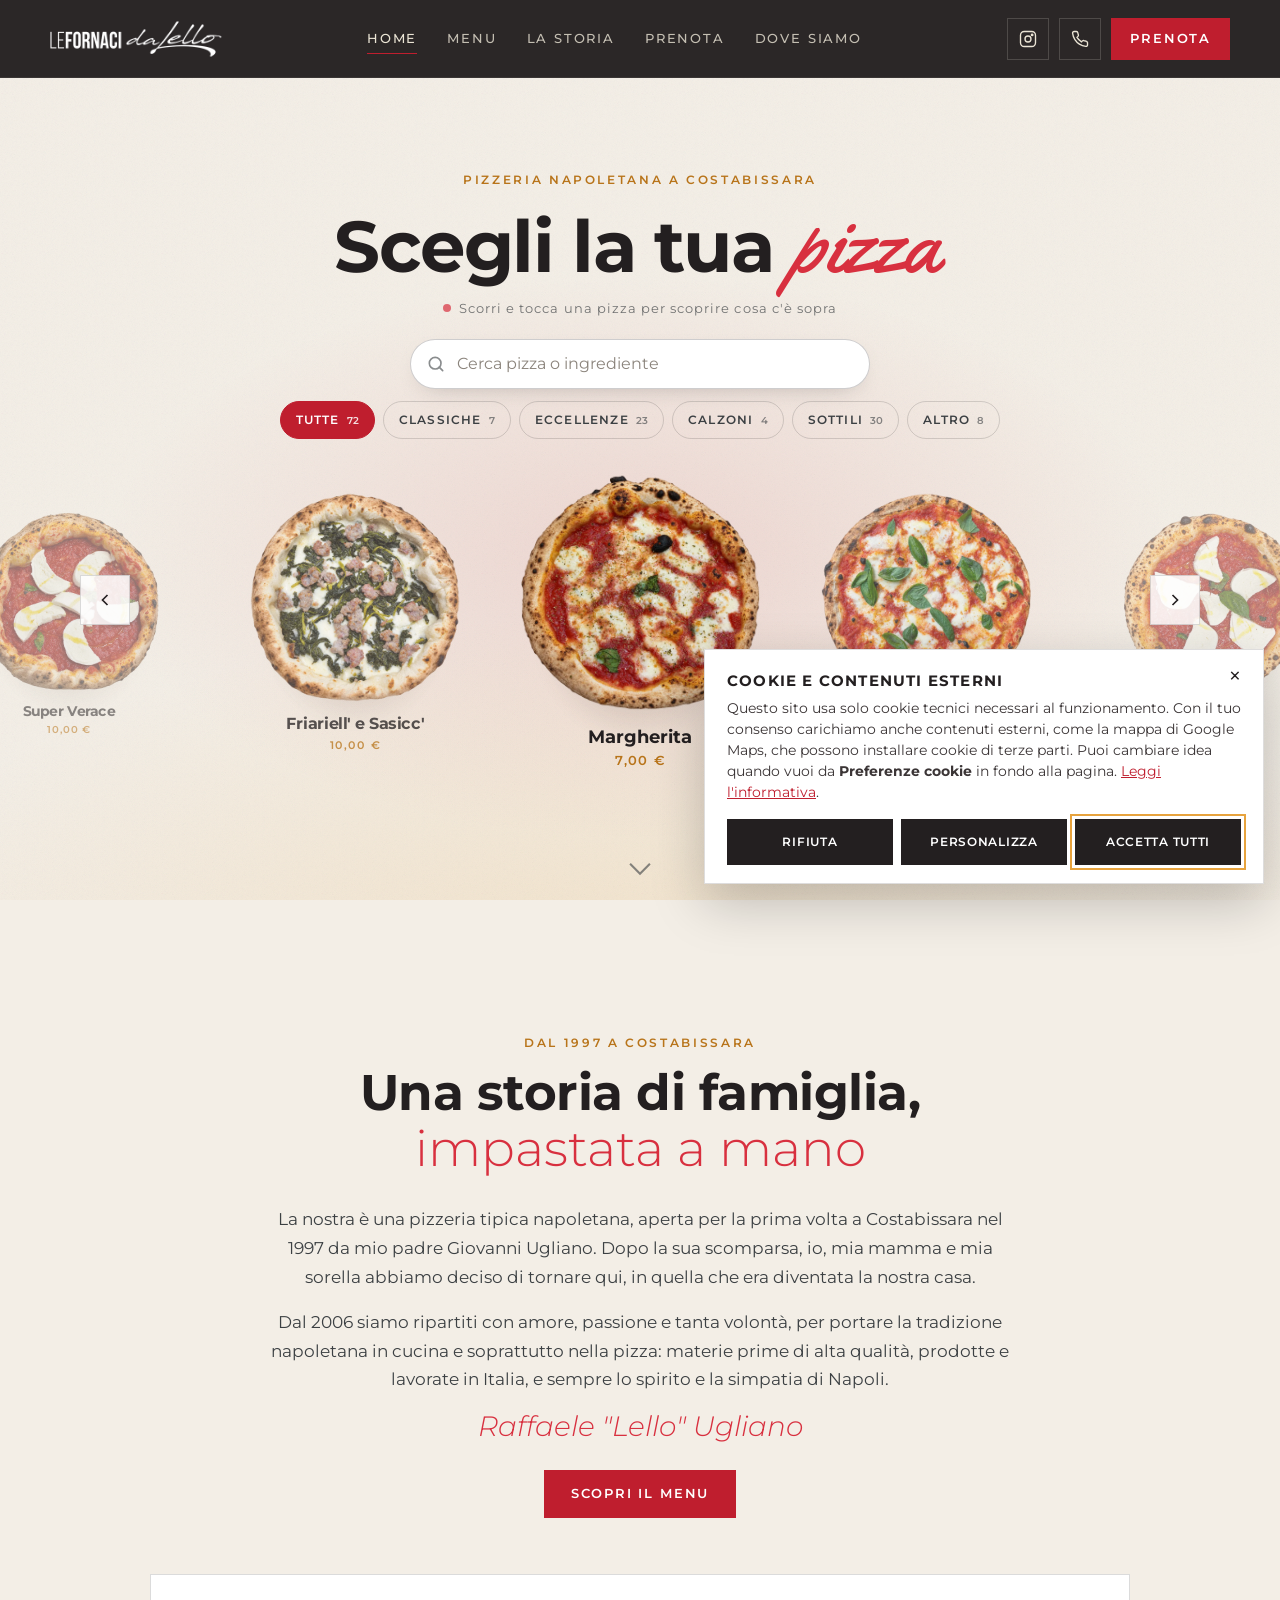
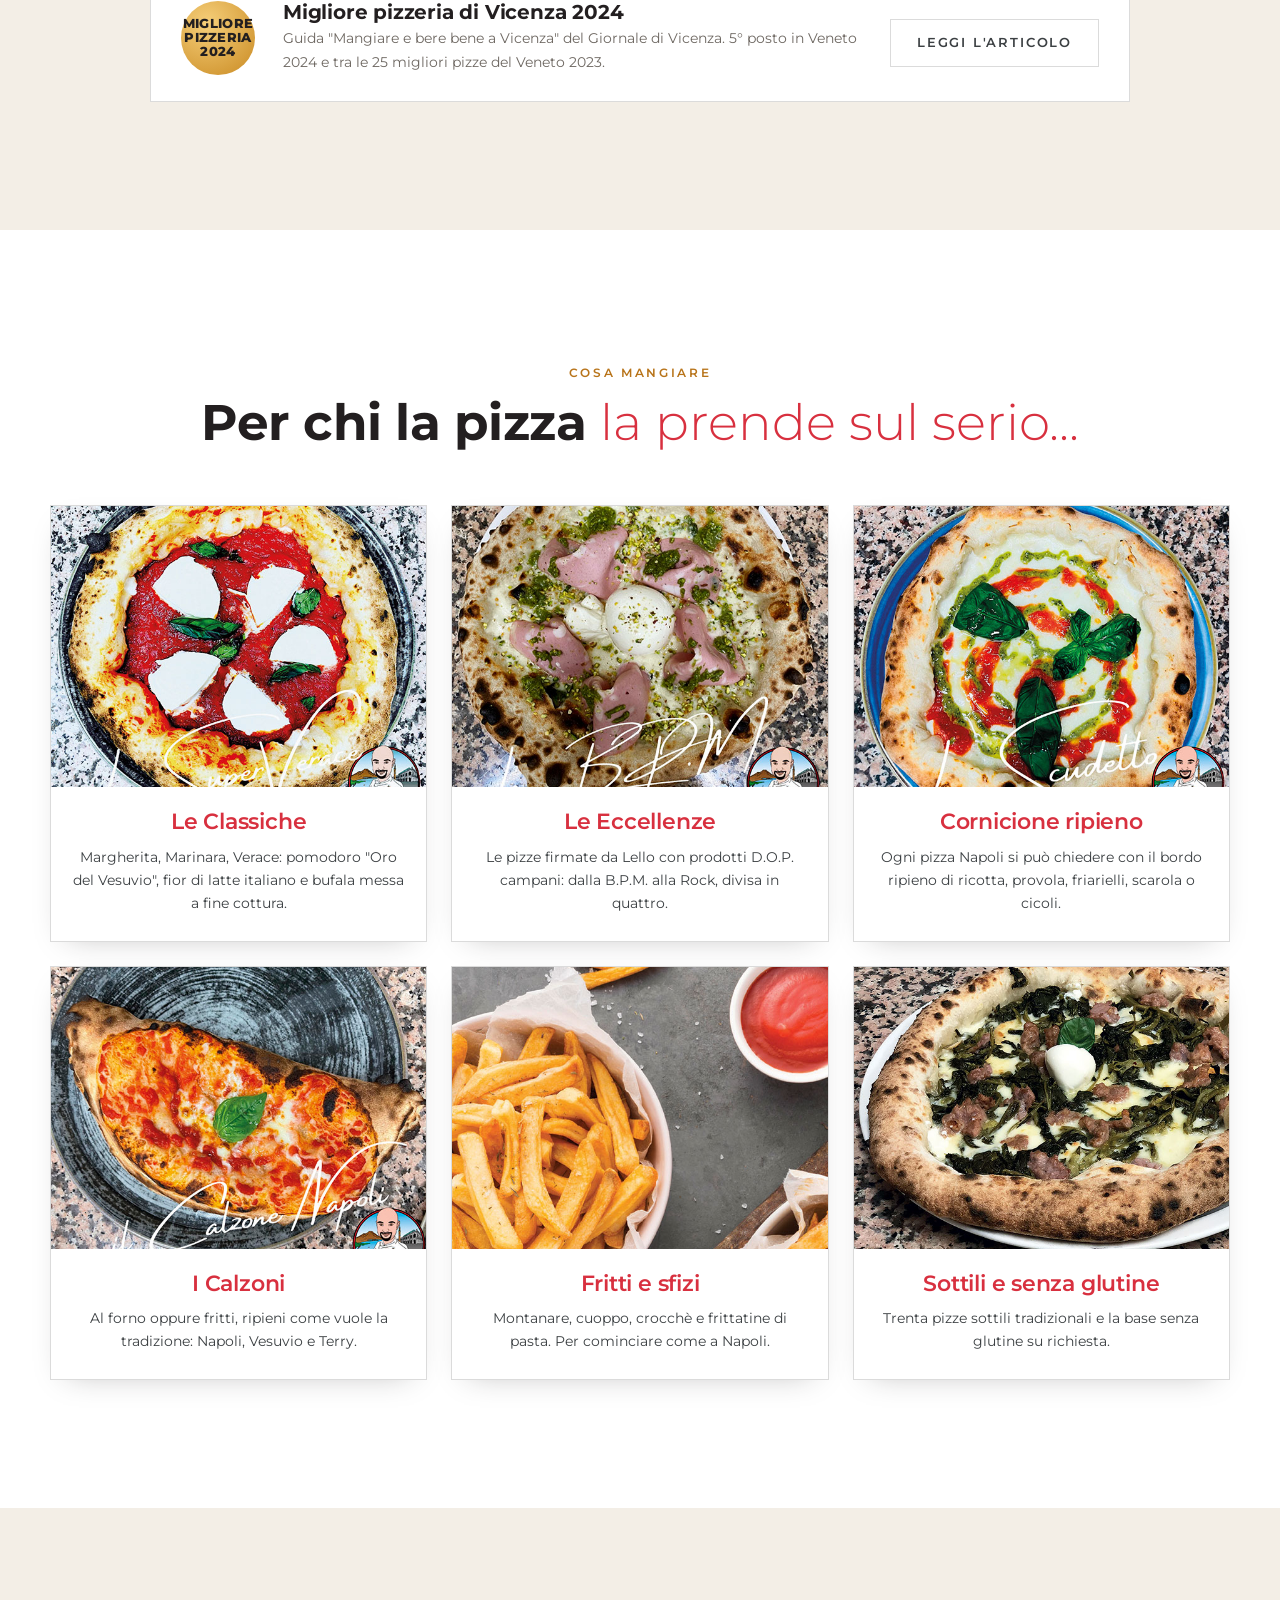
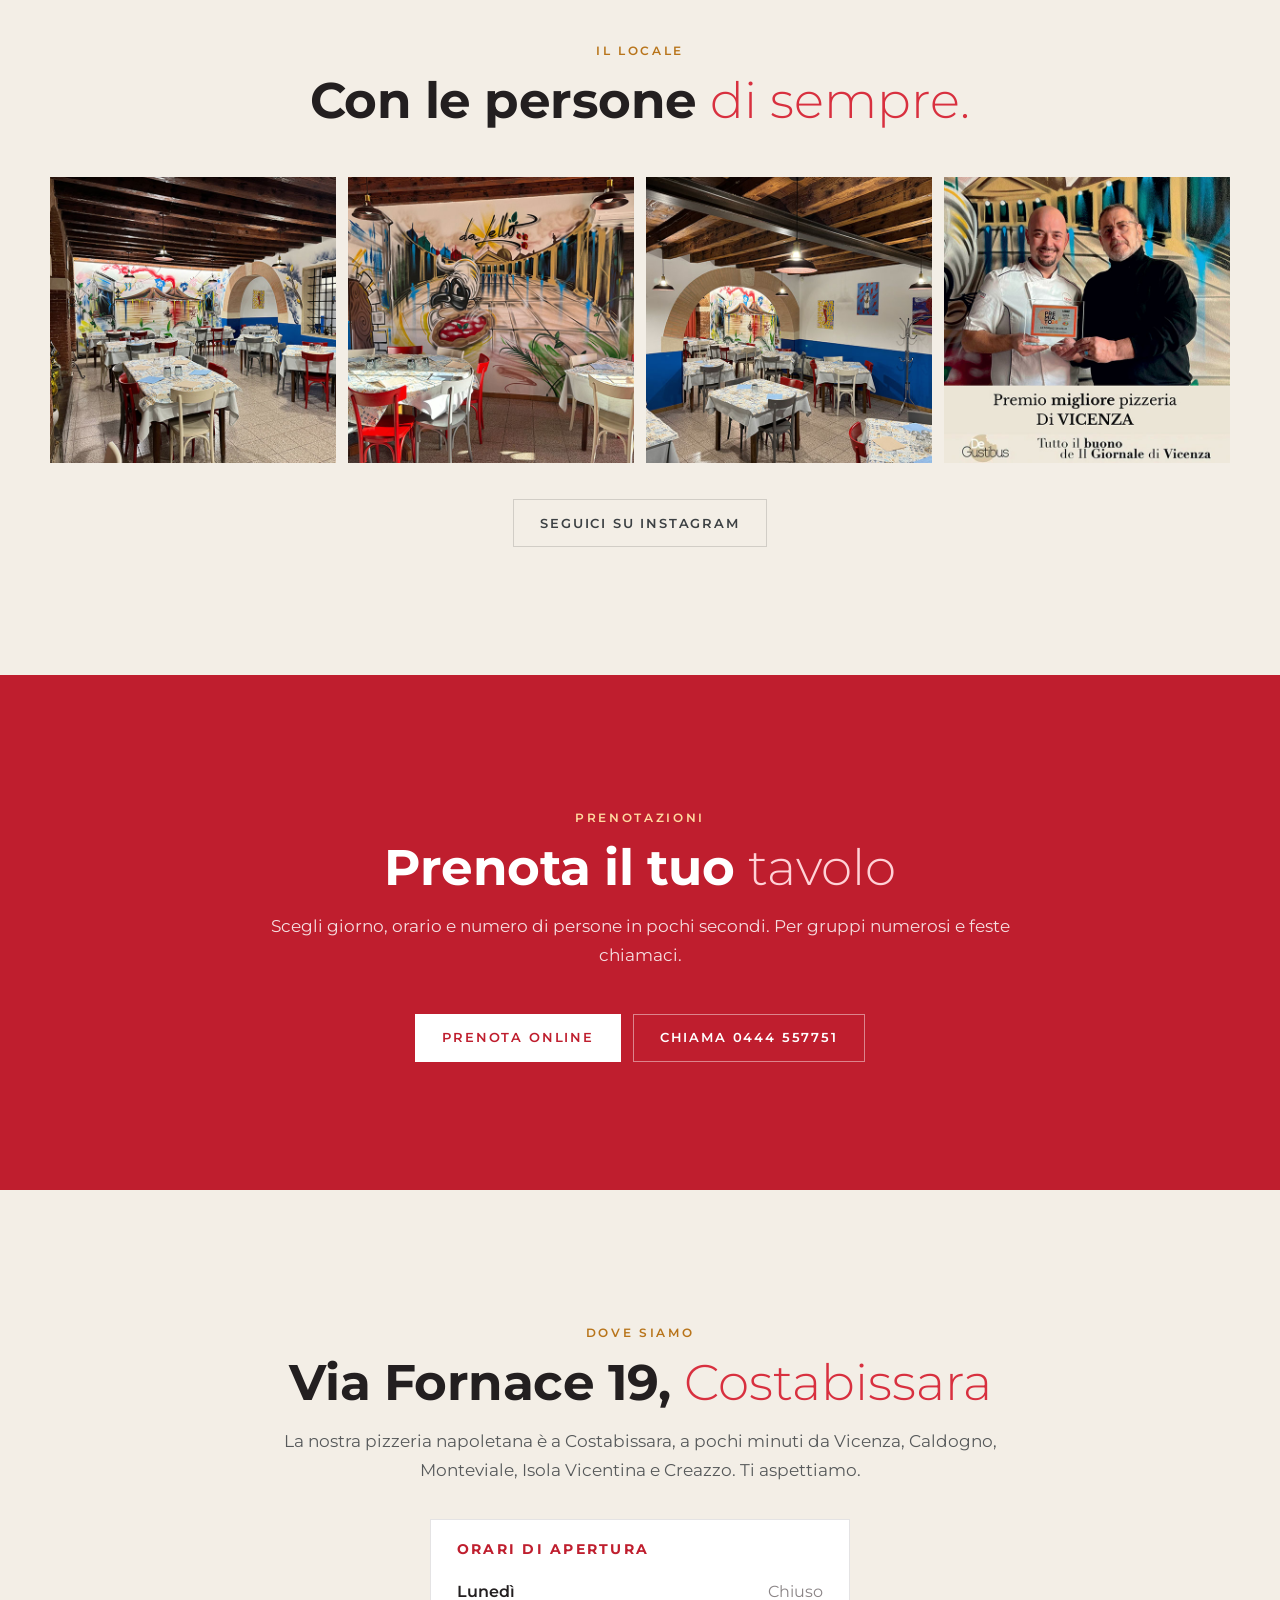
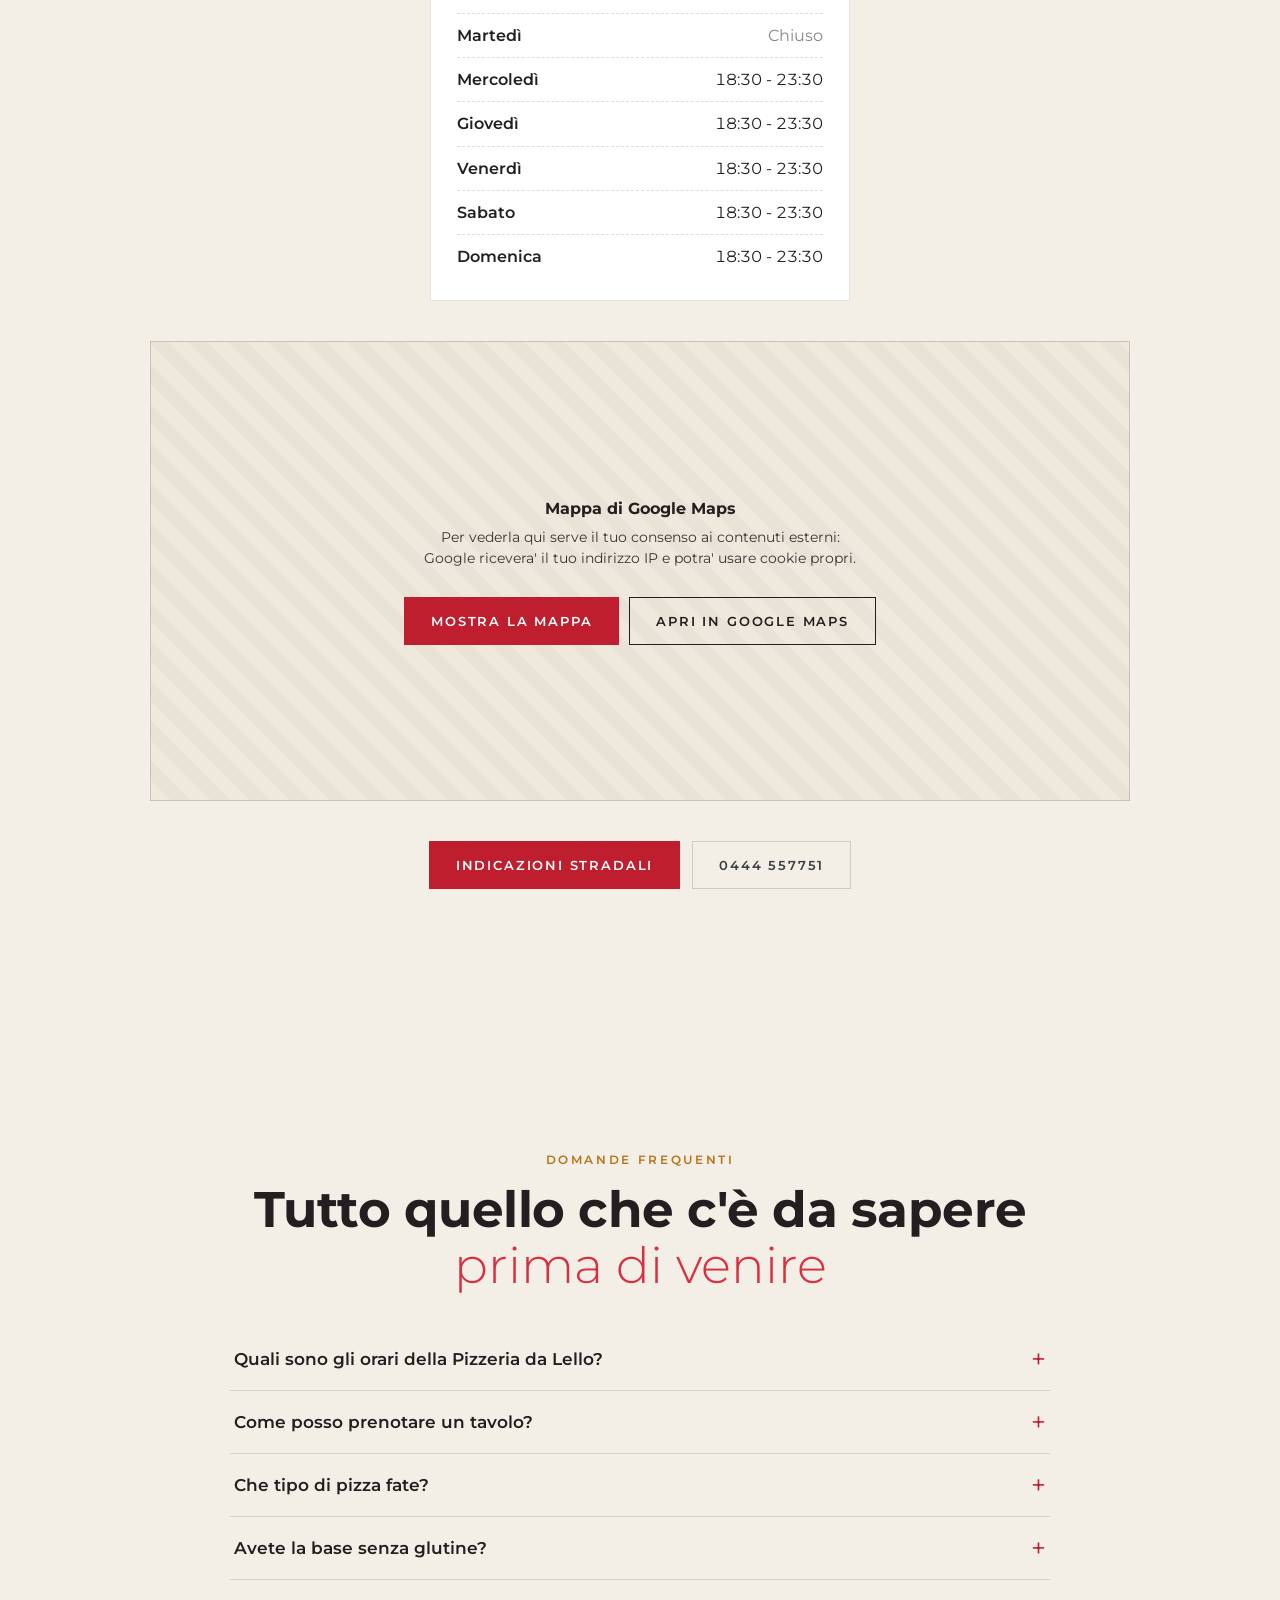
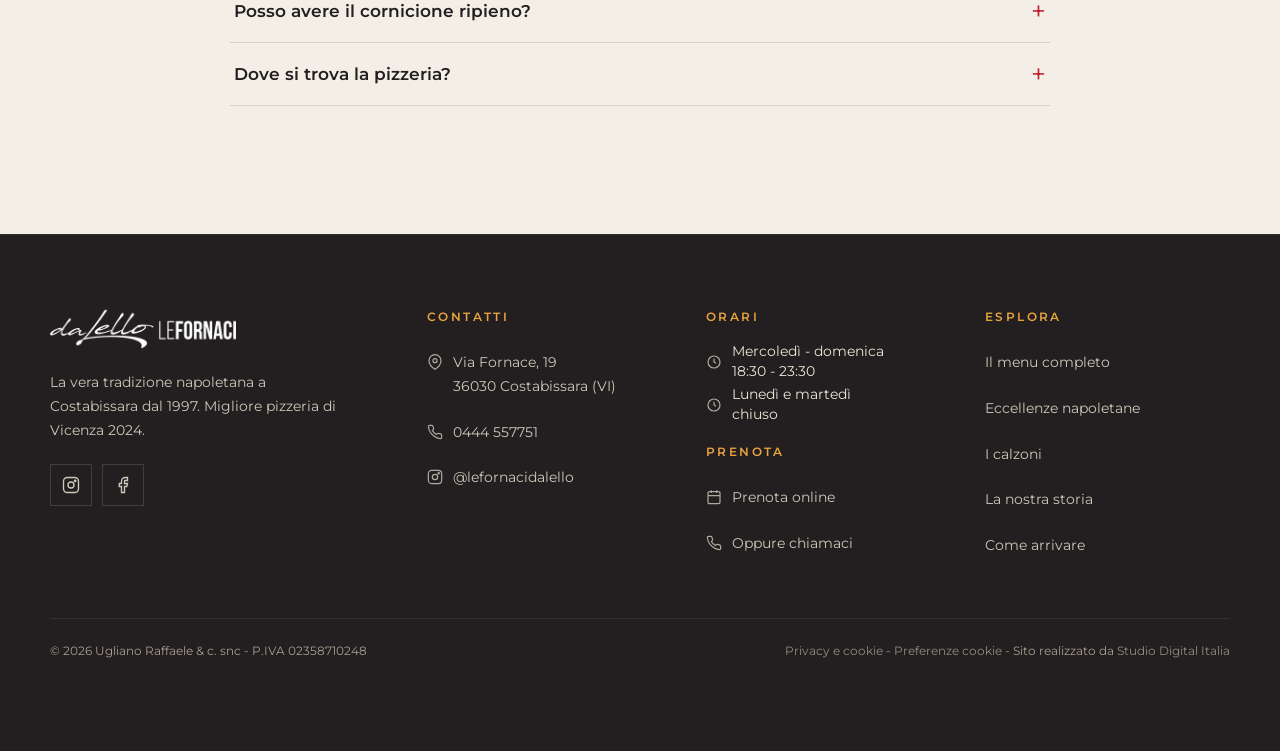
==== index.html @ ffc65e83 "Pubblicazione sito Pizzeria da Lello Le Fornaci" ====
<!DOCTYPE html>
<html lang="it">
<head>
<meta charset="utf-8">
<meta name="viewport" content="width=device-width, initial-scale=1, viewport-fit=cover">
<title>Pizzeria da Lello Le Fornaci | Pizza napoletana a Costabissara, Vicenza</title>
<meta name="description" content="Pizzeria napoletana a Costabissara (Vicenza) dal 1997: Migliore pizzeria di Vicenza 2024. Pizze napoletane, eccellenze con prodotti D.O.P. campani, pizze sottili, calzoni e fritti. Aperti da mercoledì a domenica, 18:30-23:30. Prenota online.">
<meta name="robots" content="index, follow, max-image-preview:large">
<link rel="canonical" href="https://www.pizzeriadalello.it/">
<meta name="geo.region" content="IT-VI"><meta name="geo.placename" content="Costabissara">
<meta property="og:type" content="restaurant">
<meta property="og:locale" content="it_IT">
<meta property="og:site_name" content="Pizzeria da Lello Le Fornaci">
<meta property="og:title" content="Pizzeria da Lello Le Fornaci, pizza napoletana a Costabissara (VI)">
<meta property="og:description" content="Migliore pizzeria di Vicenza 2024. La vera pizza napoletana dal 1997, a pochi minuti da Vicenza. Prenota il tuo tavolo.">
<meta property="og:url" content="https://www.pizzeriadalello.it/">
<meta property="og:image" content="https://www.pizzeriadalello.it/assets/img/sito/gallery-45.jpg">
<meta name="twitter:card" content="summary_large_image">
<meta name="theme-color" content="#231F20">
<link rel="icon" href="favicon.ico" sizes="any">
<link rel="icon" type="image/png" href="assets/img/icon-192.png">
<link rel="apple-touch-icon" href="apple-touch-icon.png">

<link rel="stylesheet" href="assets/fonts/google-fonts.css">
<link rel="stylesheet" href="assets/css/style.css">
<script type="application/ld+json">{"@context": "https://schema.org", "@graph": [{"@type": "Restaurant", "@id": "https://www.pizzeriadalello.it/#pizzeria", "name": "Pizzeria da Lello Le Fornaci", "alternateName": ["Le Fornaci da Lello", "Pizzeria da Lello Costabissara"], "description": "Pizzeria napoletana a Costabissara (Vicenza) dal 1997. Migliore pizzeria di Vicenza 2024 per la guida Mangiare e bere bene a Vicenza del Giornale di Vicenza.", "url": "https://www.pizzeriadalello.it/", "telephone": "+39 0444 557751", "priceRange": "€€", "currenciesAccepted": "EUR", "image": ["https://www.pizzeriadalello.it/assets/img/sito/gallery-45.jpg", "https://www.pizzeriadalello.it/assets/img/sito/gallery-32.jpg"], "logo": "https://www.pizzeriadalello.it/assets/img/logo-lefornaci-dalello.png", "servesCuisine": ["Pizza napoletana", "Pizza", "Cucina napoletana", "Calzoni", "Fritti napoletani"], "address": {"@type": "PostalAddress", "streetAddress": "Via Fornace, 19", "addressLocality": "Costabissara", "postalCode": "36030", "addressRegion": "VI", "addressCountry": "IT"}, "hasMap": "https://goo.gl/maps/xHmBJgUzRxz33J5g7", "areaServed": ["Costabissara", "Vicenza", "Caldogno", "Monteviale", "Isola Vicentina", "Creazzo", "Gambugliano"], "openingHoursSpecification": [{"@type": "OpeningHoursSpecification", "dayOfWeek": ["Wednesday", "Thursday", "Friday", "Saturday", "Sunday"], "opens": "18:30", "closes": "23:30"}], "hasMenu": "https://www.pizzeriadalello.it/menu.html", "acceptsReservations": "https://www.octotable.com/book/restaurant/420578/welcome", "foundingDate": "1997", "founder": {"@type": "Person", "name": "Giovanni Ugliano"}, "award": ["Migliore pizzeria di Vicenza 2024 - Mangiare e bere bene a Vicenza, Il Giornale di Vicenza", "5° posto in Veneto 2024"], "sameAs": ["https://www.instagram.com/lefornacidalello/", "https://www.facebook.com/lefornacidalello"]}, {"@type": "WebSite", "@id": "https://www.pizzeriadalello.it/#sito", "url": "https://www.pizzeriadalello.it/", "name": "Pizzeria da Lello Le Fornaci", "inLanguage": "it-IT", "publisher": {"@id": "https://www.pizzeriadalello.it/#pizzeria"}}, {"@type": "FAQPage", "@id": "https://www.pizzeriadalello.it/#faq", "mainEntity": [{"@type": "Question", "name": "Quali sono gli orari della Pizzeria da Lello?", "acceptedAnswer": {"@type": "Answer", "text": "Siamo aperti da mercoledì a domenica, dalle 18:30 alle 23:30. Lunedì e martedì siamo chiusi."}}, {"@type": "Question", "name": "Come posso prenotare un tavolo?", "acceptedAnswer": {"@type": "Answer", "text": "Puoi prenotare online in pochi secondi dal pulsante Prenota oppure chiamarci allo 0444 557751. Per gruppi numerosi e feste ti consigliamo di telefonare."}}, {"@type": "Question", "name": "Che tipo di pizza fate?", "acceptedAnswer": {"@type": "Answer", "text": "La vera pizza napoletana: le classiche, le eccellenze firmate da Lello con prodotti D.O.P. campani, i calzoni al forno o fritti. Abbiamo anche trenta pizze sottili tradizionali e i fritti napoletani: montanare, cuoppo, crocchè e frittatine."}}, {"@type": "Question", "name": "Avete la base senza glutine?", "acceptedAnswer": {"@type": "Answer", "text": "Sì, la base senza glutine è disponibile su richiesta con un supplemento di 3,50 €. Per allergie e intolleranze chiedi al personale la tabella dei 14 allergeni."}}, {"@type": "Question", "name": "Posso avere il cornicione ripieno?", "acceptedAnswer": {"@type": "Answer", "text": "Sì, tutte le pizze Napoli si possono chiedere con il cornicione ripieno (+2,50 €) di ricotta fresca, provola affumicata, fior di latte, friarielli saltati, scarola saltata o cicoli."}}, {"@type": "Question", "name": "Dove si trova la pizzeria?", "acceptedAnswer": {"@type": "Answer", "text": "In Via Fornace 19 a Costabissara (VI), a pochi minuti da Vicenza, Caldogno, Monteviale, Isola Vicentina e Creazzo."}}]}]}</script>
</head>
<body data-page="home">
<div id="site-header"></div>

<main id="main">
  <!-- HERO: la ruota delle pizze (menu dinamico) -->
  <section class="hero" aria-label="Scegli la tua pizza">
    <div class="hero-head">
      <span class="eyebrow">Pizzeria napoletana a Costabissara</span>
      <h1>Scegli la tua <em>pizza</em></h1>
      <span class="hint"><i></i>Scorri e tocca una pizza per scoprire cosa c'è sopra</span>
    </div>
    <div class="wheel" data-wheel></div>
    <a class="down" href="#storia" aria-label="Scorri giù" data-icon="down"></a>
  </section>

  <!-- INTRO / STORIA (come Chill: testo centrato + bottone) -->
  <section class="sec center intro" id="storia">
    <div class="wrap">
      <div class="rv">
        <span class="eyebrow">Dal 1997 a Costabissara</span>
        <h2 class="h2">Una storia di famiglia,<br><em>impastata a mano</em></h2>
      </div>
      <div class="lead rv" style="margin-top:28px">
        <p>La nostra è una pizzeria tipica napoletana, aperta per la prima volta a Costabissara nel 1997 da mio padre Giovanni Ugliano. Dopo la sua scomparsa, io, mia mamma e mia sorella abbiamo deciso di tornare qui, in quella che era diventata la nostra casa.</p>
        <p>Dal 2006 siamo ripartiti con amore, passione e tanta volontà, per portare la tradizione napoletana in cucina e soprattutto nella pizza: materie prime di alta qualità, prodotte e lavorate in Italia, e sempre lo spirito e la simpatia di Napoli.</p>
        <p class="sign">Raffaele "Lello" Ugliano</p>
      </div>
      <a class="btn btn-red rv" href="menu.html">Scopri il menu</a>

      <div class="award rv">
        <div class="medal">MIGLIORE<br>PIZZERIA<br>2024</div>
        <div><h3>Migliore pizzeria di Vicenza 2024</h3><p>Guida "Mangiare e bere bene a Vicenza" del Giornale di Vicenza. 5° posto in Veneto 2024 e tra le 25 migliori pizze del Veneto 2023.</p></div>
        <a class="btn btn-ghost" href="https://www.ilgiornaledivicenza.it/rubriche/cibo-e-vino/news/premiato-lello-delle-fornaci-come-migliore-pizza-di-vicenza-1.10521859" target="_blank" rel="noopener">Leggi l'articolo</a>
      </div>
    </div>
  </section>

  <!-- GRIGLIA 3x2 (come Chill "For nights you'll never remember...") -->
  <section class="sec dark center">
    <div class="wrap">
      <div class="rv"><span class="eyebrow">Cosa mangiare</span>
      <h2 class="h2">Per chi la pizza <em>la prende sul serio...</em></h2></div>
      <div class="cards">
        <a class="card rv" href="menu.html#classiche"><figure><img src="assets/img/sito/gallery-45.jpg" alt="Pizza Super Verace con bufala" loading="lazy"></figure><div class="card-b"><h3>Le Classiche</h3><p>Margherita, Marinara, Verace: pomodoro "Oro del Vesuvio", fior di latte italiano e bufala messa a fine cottura.</p></div></a>
        <a class="card rv" href="menu.html#eccellenze"><figure><img src="assets/img/sito/gallery-39.jpg" alt="Pizza B.P.M. con mortadella, pistacchio e burrata" loading="lazy"></figure><div class="card-b"><h3>Le Eccellenze</h3><p>Le pizze firmate da Lello con prodotti D.O.P. campani: dalla B.P.M. alla Rock, divisa in quattro.</p></div></a>
        <a class="card rv" href="menu.html#classiche"><figure><img src="assets/img/sito/gallery-44.jpg" alt="Pizza con cornicione ripieno" loading="lazy"></figure><div class="card-b"><h3>Cornicione ripieno</h3><p>Ogni pizza Napoli si può chiedere con il bordo ripieno di ricotta, provola, friarielli, scarola o cicoli.</p></div></a>
        <a class="card rv" href="menu.html#calzoni"><figure><img src="assets/img/sito/gallery-35.jpg" alt="Calzone Napoli al forno" loading="lazy"></figure><div class="card-b"><h3>I Calzoni</h3><p>Al forno oppure fritti, ripieni come vuole la tradizione: Napoli, Vesuvio e Terry.</p></div></a>
        <a class="card rv" href="menu.html#antipasti"><figure><img src="assets/img/sito/antipasti.jpg" alt="Fritti napoletani" loading="lazy"></figure><div class="card-b"><h3>Fritti e sfizi</h3><p>Montanare, cuoppo, crocchè e frittatine di pasta. Per cominciare come a Napoli.</p></div></a>
        <a class="card rv" href="menu.html#sottili"><figure><img src="assets/img/sito/pizze.jpg" alt="Pizze sottili" loading="lazy"></figure><div class="card-b"><h3>Sottili e senza glutine</h3><p>Trenta pizze sottili tradizionali e la base senza glutine su richiesta.</p></div></a>
      </div>
      <p class="cards-hint">Scorri per vedere tutto &rarr;</p>
    </div>
  </section>

  <!-- STRIP FOTO (come Chill "With people you'll never forget.") -->
  <section class="sec center">
    <div class="wrap">
      <div class="rv"><span class="eyebrow">Il locale</span>
      <h2 class="h2">Con le persone <em>di sempre.</em></h2></div>
      <div class="strip rv">
        <img src="assets/img/sito/gallery-32.jpg" alt="La sala della pizzeria con i murales di Napoli" loading="lazy">
        <img src="assets/img/sito/gallery-31.jpg" alt="Il murale con la mascotte di Lello" loading="lazy">
        <img src="assets/img/sito/gallery-33.jpg" alt="La sala con le travi a vista" loading="lazy">
        <img src="assets/img/sito/gallery-30.jpg" alt="Lello premiato migliore pizzeria di Vicenza" loading="lazy">
      </div>
      <a class="btn btn-ghost" style="margin-top:36px" href="https://www.instagram.com/lefornacidalello/" target="_blank" rel="noopener">Seguici su Instagram</a>
    </div>
  </section>

  <!-- PRENOTA: le prenotazioni passano dal gestionale Octotable del locale (nessun modulo sul sito) -->
  <section class="sec dark center" id="prenota">
    <div class="wrap" style="max-width:760px">
      <div class="rv"><span class="eyebrow">Prenotazioni</span>
      <h2 class="h2">Prenota il tuo <em>tavolo</em></h2>
      <p class="lead" style="margin-top:16px;opacity:.85">Scegli giorno, orario e numero di persone in pochi secondi. Per gruppi numerosi e feste chiamaci.</p></div>
      <div class="book-cta rv">
        <a class="btn btn-red" href="https://www.octotable.com/book/restaurant/420578/welcome" target="_blank" rel="noopener" data-octotable>Prenota online</a>
        <a class="btn btn-ghost" href="tel:+390444557751">Chiama 0444 557751</a>
      </div>
      <!-- Qui andra' il widget ufficiale Octotable (codice dalla sezione Widget del gestionale del locale) -->
    </div>
  </section>

  <!-- DOVE SIAMO (come Chill "Where are we?") -->
  <section class="sec center" id="dove">
    <div class="wrap">
      <div class="rv"><span class="eyebrow">Dove siamo</span>
      <h2 class="h2">Via Fornace 19, <em>Costabissara</em></h2>
      <p class="lead" style="margin-top:16px;opacity:.85">La nostra pizzeria napoletana è a Costabissara, a pochi minuti da Vicenza, Caldogno, Monteviale, Isola Vicentina e Creazzo. Ti aspettiamo.</p></div>
      <div class="orari rv" aria-label="Orari di apertura">
        <h3>Orari di apertura</h3>
        <dl>
          <div><dt>Lunedì</dt><dd class="off">Chiuso</dd></div>
          <div><dt>Martedì</dt><dd class="off">Chiuso</dd></div>
          <div><dt>Mercoledì</dt><dd>18:30 - 23:30</dd></div>
          <div><dt>Giovedì</dt><dd>18:30 - 23:30</dd></div>
          <div><dt>Venerdì</dt><dd>18:30 - 23:30</dd></div>
          <div><dt>Sabato</dt><dd>18:30 - 23:30</dd></div>
          <div><dt>Domenica</dt><dd>18:30 - 23:30</dd></div>
        </dl>
      </div>
      <!-- Mappa Google: si carica solo dopo il consenso ai contenuti esterni (assets/js/consenso.js) -->
      <div class="map rv" data-consent="esterni" data-title="Mappa Pizzeria da Lello Le Fornaci, Costabissara" data-src="https://maps.google.com/maps?q=Pizzeria%20da%20Lello%20Le%20Fornaci%2C%20Via%20Fornace%2019%2C%20Costabissara&z=15&output=embed">
        <div class="map-ph">
          <p><b>Mappa di Google Maps</b>Per vederla qui serve il tuo consenso ai contenuti esterni: Google ricevera' il tuo indirizzo IP e potra' usare cookie propri.</p>
          <div class="map-ph-btns"><button class="btn btn-red" type="button" data-consent-load>Mostra la mappa</button><a class="btn btn-ghost" href="https://goo.gl/maps/xHmBJgUzRxz33J5g7" target="_blank" rel="noopener">Apri in Google Maps</a></div>
        </div>
      </div>
      <div style="margin-top:30px;display:flex;gap:12px;justify-content:center;flex-wrap:wrap"><a class="btn btn-red" href="https://goo.gl/maps/xHmBJgUzRxz33J5g7" target="_blank" rel="noopener">Indicazioni stradali</a><a class="btn btn-ghost" href="tel:+390444557751">0444 557751</a></div>
    </div>
  </section>

  <!-- DOMANDE FREQUENTI (SEO locale: stesse risposte dei dati strutturati FAQPage) -->
  <section class="sec center" id="faq">
    <div class="wrap" style="max-width:820px">
      <div class="rv"><span class="eyebrow">Domande frequenti</span>
      <h2 class="h2">Tutto quello che c'è da sapere <em>prima di venire</em></h2></div>
      <div class="faq rv">
        <details class="faq-it"><summary>Quali sono gli orari della Pizzeria da Lello?</summary><p>Siamo aperti da mercoledì a domenica, dalle 18:30 alle 23:30. Lunedì e martedì siamo chiusi.</p></details>
        <details class="faq-it"><summary>Come posso prenotare un tavolo?</summary><p>Puoi prenotare online in pochi secondi dal pulsante Prenota oppure chiamarci allo 0444 557751. Per gruppi numerosi e feste ti consigliamo di telefonare.</p></details>
        <details class="faq-it"><summary>Che tipo di pizza fate?</summary><p>La vera pizza napoletana: le classiche, le eccellenze firmate da Lello con prodotti D.O.P. campani, i calzoni al forno o fritti. Abbiamo anche trenta pizze sottili tradizionali e i fritti napoletani: montanare, cuoppo, crocchè e frittatine.</p></details>
        <details class="faq-it"><summary>Avete la base senza glutine?</summary><p>Sì, la base senza glutine è disponibile su richiesta con un supplemento di 3,50 €. Per allergie e intolleranze chiedi al personale la tabella dei 14 allergeni.</p></details>
        <details class="faq-it"><summary>Posso avere il cornicione ripieno?</summary><p>Sì, tutte le pizze Napoli si possono chiedere con il cornicione ripieno (+2,50 €) di ricotta fresca, provola affumicata, fior di latte, friarielli saltati, scarola saltata o cicoli.</p></details>
        <details class="faq-it"><summary>Dove si trova la pizzeria?</summary><p>In Via Fornace 19 a Costabissara (VI), a pochi minuti da Vicenza, Caldogno, Monteviale, Isola Vicentina e Creazzo.</p></details>
      </div>
    </div>
  </section>
</main>

<div id="site-footer"></div>
<script src="assets/js/menu-data.js"></script>
<script src="assets/js/pizza-wheel.js"></script>
<script src="assets/js/main.js"></script>
<script src="assets/js/consenso.js"></script>
</body>
</html>
---- assets/fonts/google-fonts.css ----
/* Google Fonts in locale (Montserrat, Yellowtail) - generato da porta_in_locale.py */
/* cyrillic-ext */
@font-face {
  font-family: 'Montserrat';
  font-style: italic;
  font-weight: 300;
  font-display: swap;
  src: url(gf/montserrat_v31_JTUFjIg1_i6t8kCHKm459Wx7xQYXK0vOoz6jq_p9WXV0poK5.woff2) format('woff2');
  unicode-range: U+0460-052F, U+1C80-1C8A, U+20B4, U+2DE0-2DFF, U+A640-A69F, U+FE2E-FE2F;
}
/* cyrillic */
@font-face {
  font-family: 'Montserrat';
  font-style: italic;
  font-weight: 300;
  font-display: swap;
  src: url(gf/montserrat_v31_JTUFjIg1_i6t8kCHKm459Wx7xQYXK0vOoz6jq_p9WXx0poK5.woff2) format('woff2');
  unicode-range: U+0301, U+0400-045F, U+0490-0491, U+04B0-04B1, U+2116;
}
/* vietnamese */
@font-face {
  font-family: 'Montserrat';
  font-style: italic;
  font-weight: 300;
  font-display: swap;
  src: url(gf/montserrat_v31_JTUFjIg1_i6t8kCHKm459Wx7xQYXK0vOoz6jq_p9WXd0poK5.woff2) format('woff2');
  unicode-range: U+0102-0103, U+0110-0111, U+0128-0129, U+0168-0169, U+01A0-01A1, U+01AF-01B0, U+0300-0301, U+0303-0304, U+0308-0309, U+0323, U+0329, U+1EA0-1EF9, U+20AB;
}
/* latin-ext */
@font-face {
  font-family: 'Montserrat';
  font-style: italic;
  font-weight: 300;
  font-display: swap;
  src: url(gf/montserrat_v31_JTUFjIg1_i6t8kCHKm459Wx7xQYXK0vOoz6jq_p9WXZ0poK5.woff2) format('woff2');
  unicode-range: U+0100-02BA, U+02BD-02C5, U+02C7-02CC, U+02CE-02D7, U+02DD-02FF, U+0304, U+0308, U+0329, U+1D00-1DBF, U+1E00-1E9F, U+1EF2-1EFF, U+2020, U+20A0-20AB, U+20AD-20C4, U+2113, U+2C60-2C7F, U+A720-A7FF;
}
/* latin */
@font-face {
  font-family: 'Montserrat';
  font-style: italic;
  font-weight: 300;
  font-display: swap;
  src: url(gf/montserrat_v31_JTUFjIg1_i6t8kCHKm459Wx7xQYXK0vOoz6jq_p9WXh0pg.woff2) format('woff2');
  unicode-range: U+0000-00FF, U+0131, U+0152-0153, U+02BB-02BC, U+02C6, U+02DA, U+02DC, U+0304, U+0308, U+0329, U+2000-206F, U+20AC, U+2122, U+2191, U+2193, U+2212, U+2215, U+FEFF, U+FFFD;
}
/* cyrillic-ext */
@font-face {
  font-family: 'Montserrat';
  font-style: normal;
  font-weight: 300;
  font-display: swap;
  src: url(gf/montserrat_v31_JTUSjIg1_i6t8kCHKm459WRhyzbi.woff2) format('woff2');
  unicode-range: U+0460-052F, U+1C80-1C8A, U+20B4, U+2DE0-2DFF, U+A640-A69F, U+FE2E-FE2F;
}
/* cyrillic */
@font-face {
  font-family: 'Montserrat';
  font-style: normal;
  font-weight: 300;
  font-display: swap;
  src: url(gf/montserrat_v31_JTUSjIg1_i6t8kCHKm459W1hyzbi.woff2) format('woff2');
  unicode-range: U+0301, U+0400-045F, U+0490-0491, U+04B0-04B1, U+2116;
}
/* vietnamese */
@font-face {
  font-family: 'Montserrat';
  font-style: normal;
  font-weight: 300;
  font-display: swap;
  src: url(gf/montserrat_v31_JTUSjIg1_i6t8kCHKm459WZhyzbi.woff2) format('woff2');
  unicode-range: U+0102-0103, U+0110-0111, U+0128-0129, U+0168-0169, U+01A0-01A1, U+01AF-01B0, U+0300-0301, U+0303-0304, U+0308-0309, U+0323, U+0329, U+1EA0-1EF9, U+20AB;
}
/* latin-ext */
@font-face {
  font-family: 'Montserrat';
  font-style: normal;
  font-weight: 300;
  font-display: swap;
  src: url(gf/montserrat_v31_JTUSjIg1_i6t8kCHKm459Wdhyzbi.woff2) format('woff2');
  unicode-range: U+0100-02BA, U+02BD-02C5, U+02C7-02CC, U+02CE-02D7, U+02DD-02FF, U+0304, U+0308, U+0329, U+1D00-1DBF, U+1E00-1E9F, U+1EF2-1EFF, U+2020, U+20A0-20AB, U+20AD-20C4, U+2113, U+2C60-2C7F, U+A720-A7FF;
}
/* latin */
@font-face {
  font-family: 'Montserrat';
  font-style: normal;
  font-weight: 300;
  font-display: swap;
  src: url(gf/montserrat_v31_JTUSjIg1_i6t8kCHKm459Wlhyw.woff2) format('woff2');
  unicode-range: U+0000-00FF, U+0131, U+0152-0153, U+02BB-02BC, U+02C6, U+02DA, U+02DC, U+0304, U+0308, U+0329, U+2000-206F, U+20AC, U+2122, U+2191, U+2193, U+2212, U+2215, U+FEFF, U+FFFD;
}
/* cyrillic-ext */
@font-face {
  font-family: 'Montserrat';
  font-style: normal;
  font-weight: 400;
  font-display: swap;
  src: url(gf/montserrat_v31_JTUSjIg1_i6t8kCHKm459WRhyzbi.woff2) format('woff2');
  unicode-range: U+0460-052F, U+1C80-1C8A, U+20B4, U+2DE0-2DFF, U+A640-A69F, U+FE2E-FE2F;
}
/* cyrillic */
@font-face {
  font-family: 'Montserrat';
  font-style: normal;
  font-weight: 400;
  font-display: swap;
  src: url(gf/montserrat_v31_JTUSjIg1_i6t8kCHKm459W1hyzbi.woff2) format('woff2');
  unicode-range: U+0301, U+0400-045F, U+0490-0491, U+04B0-04B1, U+2116;
}
/* vietnamese */
@font-face {
  font-family: 'Montserrat';
  font-style: normal;
  font-weight: 400;
  font-display: swap;
  src: url(gf/montserrat_v31_JTUSjIg1_i6t8kCHKm459WZhyzbi.woff2) format('woff2');
  unicode-range: U+0102-0103, U+0110-0111, U+0128-0129, U+0168-0169, U+01A0-01A1, U+01AF-01B0, U+0300-0301, U+0303-0304, U+0308-0309, U+0323, U+0329, U+1EA0-1EF9, U+20AB;
}
/* latin-ext */
@font-face {
  font-family: 'Montserrat';
  font-style: normal;
  font-weight: 400;
  font-display: swap;
  src: url(gf/montserrat_v31_JTUSjIg1_i6t8kCHKm459Wdhyzbi.woff2) format('woff2');
  unicode-range: U+0100-02BA, U+02BD-02C5, U+02C7-02CC, U+02CE-02D7, U+02DD-02FF, U+0304, U+0308, U+0329, U+1D00-1DBF, U+1E00-1E9F, U+1EF2-1EFF, U+2020, U+20A0-20AB, U+20AD-20C4, U+2113, U+2C60-2C7F, U+A720-A7FF;
}
/* latin */
@font-face {
  font-family: 'Montserrat';
  font-style: normal;
  font-weight: 400;
  font-display: swap;
  src: url(gf/montserrat_v31_JTUSjIg1_i6t8kCHKm459Wlhyw.woff2) format('woff2');
  unicode-range: U+0000-00FF, U+0131, U+0152-0153, U+02BB-02BC, U+02C6, U+02DA, U+02DC, U+0304, U+0308, U+0329, U+2000-206F, U+20AC, U+2122, U+2191, U+2193, U+2212, U+2215, U+FEFF, U+FFFD;
}
/* cyrillic-ext */
@font-face {
  font-family: 'Montserrat';
  font-style: normal;
  font-weight: 500;
  font-display: swap;
  src: url(gf/montserrat_v31_JTUSjIg1_i6t8kCHKm459WRhyzbi.woff2) format('woff2');
  unicode-range: U+0460-052F, U+1C80-1C8A, U+20B4, U+2DE0-2DFF, U+A640-A69F, U+FE2E-FE2F;
}
/* cyrillic */
@font-face {
  font-family: 'Montserrat';
  font-style: normal;
  font-weight: 500;
  font-display: swap;
  src: url(gf/montserrat_v31_JTUSjIg1_i6t8kCHKm459W1hyzbi.woff2) format('woff2');
  unicode-range: U+0301, U+0400-045F, U+0490-0491, U+04B0-04B1, U+2116;
}
/* vietnamese */
@font-face {
  font-family: 'Montserrat';
  font-style: normal;
  font-weight: 500;
  font-display: swap;
  src: url(gf/montserrat_v31_JTUSjIg1_i6t8kCHKm459WZhyzbi.woff2) format('woff2');
  unicode-range: U+0102-0103, U+0110-0111, U+0128-0129, U+0168-0169, U+01A0-01A1, U+01AF-01B0, U+0300-0301, U+0303-0304, U+0308-0309, U+0323, U+0329, U+1EA0-1EF9, U+20AB;
}
/* latin-ext */
@font-face {
  font-family: 'Montserrat';
  font-style: normal;
  font-weight: 500;
  font-display: swap;
  src: url(gf/montserrat_v31_JTUSjIg1_i6t8kCHKm459Wdhyzbi.woff2) format('woff2');
  unicode-range: U+0100-02BA, U+02BD-02C5, U+02C7-02CC, U+02CE-02D7, U+02DD-02FF, U+0304, U+0308, U+0329, U+1D00-1DBF, U+1E00-1E9F, U+1EF2-1EFF, U+2020, U+20A0-20AB, U+20AD-20C4, U+2113, U+2C60-2C7F, U+A720-A7FF;
}
/* latin */
@font-face {
  font-family: 'Montserrat';
  font-style: normal;
  font-weight: 500;
  font-display: swap;
  src: url(gf/montserrat_v31_JTUSjIg1_i6t8kCHKm459Wlhyw.woff2) format('woff2');
  unicode-range: U+0000-00FF, U+0131, U+0152-0153, U+02BB-02BC, U+02C6, U+02DA, U+02DC, U+0304, U+0308, U+0329, U+2000-206F, U+20AC, U+2122, U+2191, U+2193, U+2212, U+2215, U+FEFF, U+FFFD;
}
/* cyrillic-ext */
@font-face {
  font-family: 'Montserrat';
  font-style: normal;
  font-weight: 600;
  font-display: swap;
  src: url(gf/montserrat_v31_JTUSjIg1_i6t8kCHKm459WRhyzbi.woff2) format('woff2');
  unicode-range: U+0460-052F, U+1C80-1C8A, U+20B4, U+2DE0-2DFF, U+A640-A69F, U+FE2E-FE2F;
}
/* cyrillic */
@font-face {
  font-family: 'Montserrat';
  font-style: normal;
  font-weight: 600;
  font-display: swap;
  src: url(gf/montserrat_v31_JTUSjIg1_i6t8kCHKm459W1hyzbi.woff2) format('woff2');
  unicode-range: U+0301, U+0400-045F, U+0490-0491, U+04B0-04B1, U+2116;
}
/* vietnamese */
@font-face {
  font-family: 'Montserrat';
  font-style: normal;
  font-weight: 600;
  font-display: swap;
  src: url(gf/montserrat_v31_JTUSjIg1_i6t8kCHKm459WZhyzbi.woff2) format('woff2');
  unicode-range: U+0102-0103, U+0110-0111, U+0128-0129, U+0168-0169, U+01A0-01A1, U+01AF-01B0, U+0300-0301, U+0303-0304, U+0308-0309, U+0323, U+0329, U+1EA0-1EF9, U+20AB;
}
/* latin-ext */
@font-face {
  font-family: 'Montserrat';
  font-style: normal;
  font-weight: 600;
  font-display: swap;
  src: url(gf/montserrat_v31_JTUSjIg1_i6t8kCHKm459Wdhyzbi.woff2) format('woff2');
  unicode-range: U+0100-02BA, U+02BD-02C5, U+02C7-02CC, U+02CE-02D7, U+02DD-02FF, U+0304, U+0308, U+0329, U+1D00-1DBF, U+1E00-1E9F, U+1EF2-1EFF, U+2020, U+20A0-20AB, U+20AD-20C4, U+2113, U+2C60-2C7F, U+A720-A7FF;
}
/* latin */
@font-face {
  font-family: 'Montserrat';
  font-style: normal;
  font-weight: 600;
  font-display: swap;
  src: url(gf/montserrat_v31_JTUSjIg1_i6t8kCHKm459Wlhyw.woff2) format('woff2');
  unicode-range: U+0000-00FF, U+0131, U+0152-0153, U+02BB-02BC, U+02C6, U+02DA, U+02DC, U+0304, U+0308, U+0329, U+2000-206F, U+20AC, U+2122, U+2191, U+2193, U+2212, U+2215, U+FEFF, U+FFFD;
}
/* cyrillic-ext */
@font-face {
  font-family: 'Montserrat';
  font-style: normal;
  font-weight: 700;
  font-display: swap;
  src: url(gf/montserrat_v31_JTUSjIg1_i6t8kCHKm459WRhyzbi.woff2) format('woff2');
  unicode-range: U+0460-052F, U+1C80-1C8A, U+20B4, U+2DE0-2DFF, U+A640-A69F, U+FE2E-FE2F;
}
/* cyrillic */
@font-face {
  font-family: 'Montserrat';
  font-style: normal;
  font-weight: 700;
  font-display: swap;
  src: url(gf/montserrat_v31_JTUSjIg1_i6t8kCHKm459W1hyzbi.woff2) format('woff2');
  unicode-range: U+0301, U+0400-045F, U+0490-0491, U+04B0-04B1, U+2116;
}
/* vietnamese */
@font-face {
  font-family: 'Montserrat';
  font-style: normal;
  font-weight: 700;
  font-display: swap;
  src: url(gf/montserrat_v31_JTUSjIg1_i6t8kCHKm459WZhyzbi.woff2) format('woff2');
  unicode-range: U+0102-0103, U+0110-0111, U+0128-0129, U+0168-0169, U+01A0-01A1, U+01AF-01B0, U+0300-0301, U+0303-0304, U+0308-0309, U+0323, U+0329, U+1EA0-1EF9, U+20AB;
}
/* latin-ext */
@font-face {
  font-family: 'Montserrat';
  font-style: normal;
  font-weight: 700;
  font-display: swap;
  src: url(gf/montserrat_v31_JTUSjIg1_i6t8kCHKm459Wdhyzbi.woff2) format('woff2');
  unicode-range: U+0100-02BA, U+02BD-02C5, U+02C7-02CC, U+02CE-02D7, U+02DD-02FF, U+0304, U+0308, U+0329, U+1D00-1DBF, U+1E00-1E9F, U+1EF2-1EFF, U+2020, U+20A0-20AB, U+20AD-20C4, U+2113, U+2C60-2C7F, U+A720-A7FF;
}
/* latin */
@font-face {
  font-family: 'Montserrat';
  font-style: normal;
  font-weight: 700;
  font-display: swap;
  src: url(gf/montserrat_v31_JTUSjIg1_i6t8kCHKm459Wlhyw.woff2) format('woff2');
  unicode-range: U+0000-00FF, U+0131, U+0152-0153, U+02BB-02BC, U+02C6, U+02DA, U+02DC, U+0304, U+0308, U+0329, U+2000-206F, U+20AC, U+2122, U+2191, U+2193, U+2212, U+2215, U+FEFF, U+FFFD;
}
/* cyrillic-ext */
@font-face {
  font-family: 'Montserrat';
  font-style: normal;
  font-weight: 800;
  font-display: swap;
  src: url(gf/montserrat_v31_JTUSjIg1_i6t8kCHKm459WRhyzbi.woff2) format('woff2');
  unicode-range: U+0460-052F, U+1C80-1C8A, U+20B4, U+2DE0-2DFF, U+A640-A69F, U+FE2E-FE2F;
}
/* cyrillic */
@font-face {
  font-family: 'Montserrat';
  font-style: normal;
  font-weight: 800;
  font-display: swap;
  src: url(gf/montserrat_v31_JTUSjIg1_i6t8kCHKm459W1hyzbi.woff2) format('woff2');
  unicode-range: U+0301, U+0400-045F, U+0490-0491, U+04B0-04B1, U+2116;
}
/* vietnamese */
@font-face {
  font-family: 'Montserrat';
  font-style: normal;
  font-weight: 800;
  font-display: swap;
  src: url(gf/montserrat_v31_JTUSjIg1_i6t8kCHKm459WZhyzbi.woff2) format('woff2');
  unicode-range: U+0102-0103, U+0110-0111, U+0128-0129, U+0168-0169, U+01A0-01A1, U+01AF-01B0, U+0300-0301, U+0303-0304, U+0308-0309, U+0323, U+0329, U+1EA0-1EF9, U+20AB;
}
/* latin-ext */
@font-face {
  font-family: 'Montserrat';
  font-style: normal;
  font-weight: 800;
  font-display: swap;
  src: url(gf/montserrat_v31_JTUSjIg1_i6t8kCHKm459Wdhyzbi.woff2) format('woff2');
  unicode-range: U+0100-02BA, U+02BD-02C5, U+02C7-02CC, U+02CE-02D7, U+02DD-02FF, U+0304, U+0308, U+0329, U+1D00-1DBF, U+1E00-1E9F, U+1EF2-1EFF, U+2020, U+20A0-20AB, U+20AD-20C4, U+2113, U+2C60-2C7F, U+A720-A7FF;
}
/* latin */
@font-face {
  font-family: 'Montserrat';
  font-style: normal;
  font-weight: 800;
  font-display: swap;
  src: url(gf/montserrat_v31_JTUSjIg1_i6t8kCHKm459Wlhyw.woff2) format('woff2');
  unicode-range: U+0000-00FF, U+0131, U+0152-0153, U+02BB-02BC, U+02C6, U+02DA, U+02DC, U+0304, U+0308, U+0329, U+2000-206F, U+20AC, U+2122, U+2191, U+2193, U+2212, U+2215, U+FEFF, U+FFFD;
}
/* latin-ext */
@font-face {
  font-family: 'Yellowtail';
  font-style: normal;
  font-weight: 400;
  font-display: swap;
  src: url(gf/yellowtail_v25_OZpGg_pnoDtINPfRIlLohlXHwXD-.woff2) format('woff2');
  unicode-range: U+0100-02BA, U+02BD-02C5, U+02C7-02CC, U+02CE-02D7, U+02DD-02FF, U+0304, U+0308, U+0329, U+1D00-1DBF, U+1E00-1E9F, U+1EF2-1EFF, U+2020, U+20A0-20AB, U+20AD-20C4, U+2113, U+2C60-2C7F, U+A720-A7FF;
}
/* latin */
@font-face {
  font-family: 'Yellowtail';
  font-style: normal;
  font-weight: 400;
  font-display: swap;
  src: url(gf/yellowtail_v25_OZpGg_pnoDtINPfRIlLohlvHwQ.woff2) format('woff2');
  unicode-range: U+0000-00FF, U+0131, U+0152-0153, U+02BB-02BC, U+02C6, U+02DA, U+02DC, U+0304, U+0308, U+0329, U+2000-206F, U+20AC, U+2122, U+2191, U+2193, U+2212, U+2215, U+FEFF, U+FFFD;
}
---- assets/css/style.css ----
/* Pizzeria da Lello Le Fornaci - demo Studio Digital Italia
   Impianto ripreso da chillbarcelona.com (fondo nero, card bordate, bottoni squadrati),
   palette e font dal brand Lello (sito + Instagram). */
:root{
  --nero:#3A2F2B; --nero-2:#473A35; --nero-3:#54453F;
  --crema:#EBE5D5; --crema-2:#F5F0E4; --grigio:#A69F92;
  --rosso:#BF1E2E; --rosso-2:#D8303F; --basilico:#3D8B45; --oro:#E7A33E;
  --line:rgba(235,229,213,.24);
  --ff-t:'Poppins',system-ui,sans-serif; --ff-b:'Montserrat',system-ui,sans-serif; --ff-s:'Yellowtail',cursive;
  --hdr:78px;
}
*,*:before,*:after{box-sizing:border-box}
html{scroll-behavior:smooth;-webkit-text-size-adjust:100%}
body{margin:0;background:var(--nero);color:var(--crema);font:400 16px/1.7 var(--ff-b);overflow-x:hidden;-webkit-tap-highlight-color:transparent;text-rendering:optimizeLegibility}
html,body{overscroll-behavior-x:none}
img{max-width:100%;display:block}
a{color:inherit}
button{font:inherit;color:inherit;background:none;border:0;cursor:pointer}
.wrap{width:min(1180px,100% - 32px);margin-inline:auto}
.skip{position:absolute;left:-999px;top:8px;background:var(--rosso);color:#fff;padding:8px 14px;z-index:999}
.skip:focus{left:8px}
:focus-visible{outline:2px solid var(--oro);outline-offset:3px}

/* ---------- Tipografia ---------- */
h1,h2,h3{font-family:var(--ff-t);font-weight:700;line-height:1.12;margin:0;color:var(--crema-2)}
.h2{font-size:clamp(30px,4.2vw,50px);letter-spacing:-.01em}
.h2 em,h1 em{font:400 1.18em/1 var(--ff-s);color:var(--rosso-2);letter-spacing:0;padding-right:.08em}
.eyebrow{display:inline-block;font:600 12px/1 var(--ff-b);letter-spacing:.22em;text-transform:uppercase;color:var(--oro);margin-bottom:16px}
.lead{max-width:760px;margin-inline:auto;font-size:17px;color:var(--crema)}
.lead p{margin:0 0 16px}

/* ---------- Bottoni (squadrati come Chill) ---------- */
.btn{display:inline-flex;align-items:center;justify-content:center;gap:10px;min-height:48px;padding:12px 26px;border-radius:0;font:600 13px/1 var(--ff-b);letter-spacing:.14em;text-transform:uppercase;text-decoration:none;transition:background .2s,color .2s,border-color .2s,transform .2s;border:1px solid transparent;cursor:pointer}
.btn-red{background:var(--rosso);color:#fff}
.btn-red:hover{background:var(--rosso-2)}
.btn-ghost{border-color:var(--line);color:var(--crema)}
.btn-ghost:hover{border-color:var(--crema)}
.btn-cream{background:var(--crema);color:var(--nero)}
.btn-cream:hover{background:#fff}

/* ---------- Header ---------- */
.hdr{position:fixed;inset:0 0 auto;height:var(--hdr);z-index:60;background:rgba(23,20,21,.94);backdrop-filter:blur(8px);-webkit-backdrop-filter:blur(8px);border-bottom:1px solid rgba(235,229,213,.08)}
.hdr .wrap{height:100%;display:flex;align-items:center;justify-content:space-between;gap:20px}
.hdr-logo{display:flex;align-items:center;min-height:44px}
.hdr-logo img{height:44px;width:auto}
.nav{display:flex;gap:30px}
.nav a{text-decoration:none;font:500 13px/1 var(--ff-b);letter-spacing:.14em;text-transform:uppercase;opacity:.8;padding:8px 0;border-bottom:1px solid transparent}
.nav a:hover,.nav a[aria-current]{opacity:1;border-color:var(--rosso)}
.hdr-cta{display:flex;align-items:center;gap:10px}
.hdr-cta .btn{min-height:42px;padding:10px 18px}
.ico-btn{width:42px;height:42px;display:inline-grid;place-items:center;border:1px solid var(--line);color:var(--crema);text-decoration:none}
.ico-btn svg{width:18px;height:18px}
.burger{display:none;width:42px;height:42px;position:relative}
.burger span{position:absolute;left:10px;right:10px;height:2px;background:var(--crema);transition:.25s}
.burger span:nth-child(1){top:14px}.burger span:nth-child(2){top:20px}.burger span:nth-child(3){top:26px}
.nav-open .burger span:nth-child(1){top:20px;transform:rotate(45deg)}
.nav-open .burger span:nth-child(2){opacity:0}
.nav-open .burger span:nth-child(3){top:20px;transform:rotate(-45deg)}

/* ---------- Sezioni ---------- */
.sec{padding:clamp(72px,10vw,130px) 0;position:relative}
.center{text-align:center}
.dark{background:var(--nero-2)}
.sec .btn{margin-top:10px}

/* ---------- HERO con la ruota delle pizze ---------- */
.hero{min-height:100vh;min-height:100svh;padding:calc(var(--hdr) + 34px) 0 40px;display:flex;flex-direction:column;justify-content:center;position:relative;overflow:hidden;
  background:radial-gradient(ellipse 60% 45% at 50% 62%,rgba(191,30,46,.28),transparent 70%),radial-gradient(ellipse 90% 60% at 50% 110%,rgba(231,163,62,.16),transparent 70%),var(--nero)}
.hero:before{content:"";position:absolute;inset:0;background:url("data:image/svg+xml,%3Csvg xmlns='http://www.w3.org/2000/svg' width='160' height='160'%3E%3Cfilter id='n'%3E%3CfeTurbulence baseFrequency='.9' numOctaves='2'/%3E%3C/filter%3E%3Crect width='160' height='160' filter='url(%23n)' opacity='.05'/%3E%3C/svg%3E");pointer-events:none}
.hero-head{text-align:center;position:relative;z-index:2;transition:opacity .5s,transform .5s}
.hero-head h1{font-size:clamp(36px,5.6vw,72px);letter-spacing:-.02em}
.hero-head p{margin:14px auto 0;max-width:560px;color:var(--grigio);font-size:15px}
.hero-head .hint{display:inline-flex;align-items:center;gap:8px;margin-top:10px;font-size:13px;letter-spacing:.08em;color:var(--crema);opacity:.7}
.hero-head .hint i{width:8px;height:8px;border-radius:50%;background:var(--rosso-2);animation:pulse 1.8s infinite}
@keyframes pulse{0%{box-shadow:0 0 0 0 rgba(216,48,63,.7)}100%{box-shadow:0 0 0 12px rgba(216,48,63,0)}}
.down{position:absolute;left:50%;bottom:10px;transform:translateX(-50%);width:44px;height:44px;padding:5px;color:var(--crema);opacity:.6;z-index:3}
.down svg{width:100%;height:100%;fill:none;stroke:currentColor;stroke-width:1.5}
.is-open ~ .down,.wheel.is-open ~ .down{opacity:0}

/* ---------- Ruota ---------- */
.wheel{position:static;z-index:2;margin-top:18px}
.wh-rail{z-index:2}
.wh-rail{position:relative;transition:opacity .45s,transform .6s cubic-bezier(.2,.8,.2,1)}
.wh-track{display:flex;gap:clamp(8px,2vw,28px);overflow-x:auto;scroll-snap-type:x mandatory;scrollbar-width:none;padding:26px calc(50% - 130px) 12px;cursor:grab;user-select:none;-webkit-user-select:none}
.wh-track::-webkit-scrollbar{display:none}
.wh-track.grab{cursor:grabbing;scroll-snap-type:none}
.pz{--f:0;flex:0 0 auto;width:260px;scroll-snap-align:center;display:flex;flex-direction:column;align-items:center;gap:6px;padding:0;text-align:center;
  transform:scale(calc(.72 + var(--f)*.28));opacity:calc(.45 + var(--f)*.55);transition:transform .25s ease-out,opacity .25s}
.pz-disc{width:240px;height:240px;display:block;position:relative;border-radius:50%}
.pz-disc:after{content:"";position:absolute;inset:8% 6% -6%;border-radius:50%;background:radial-gradient(closest-side,rgba(0,0,0,.55),transparent);z-index:-1;filter:blur(6px);transform:translateY(8%)}
.pz-spin{display:block;width:100%;height:100%;animation:spin 38s linear infinite}
.pz-spin img{width:100%;height:100%;object-fit:contain;pointer-events:none}
@media (hover:hover){.pz:hover .pz-spin{animation-duration:9s}}
.pz{touch-action:pan-x pan-y}
.pz b{font:700 18px/1.2 var(--ff-t);color:var(--crema-2);margin-top:10px}
.tbc{display:block;font:italic 500 12px/1.3 var(--ff-b);color:var(--oro);opacity:.85;letter-spacing:.02em;margin:2px 0 4px}
.wh-price.na{font-size:18px;font-weight:600}
.wh-tbc{font-size:13px;margin:-4px 0 12px}
.pz small{font:600 13px/1 var(--ff-b);letter-spacing:.1em;color:var(--oro)}
@keyframes spin{to{transform:rotate(360deg)}}
.wh-arrow{position:absolute;top:130px;z-index:3;width:50px;height:50px;border:1px solid var(--line);background:rgba(58,47,43,.7);display:grid;place-items:center;transition:border-color .2s,background .2s}
.wh-arrow:hover{border-color:var(--crema);background:var(--rosso)}
.wh-arrow svg,.wh-nav svg{width:20px;height:20px;fill:none;stroke:currentColor;stroke-width:2}
.wh-arrow.prev{left:max(16px,calc(50% - 560px))}.wh-arrow.next{right:max(16px,calc(50% - 560px))}

/* stage: pizza a sinistra, ingredienti a destra */
.wh-stage{position:absolute;z-index:3;inset:calc(var(--hdr) + 16px) 0 84px 0;display:grid;grid-template-columns:1fr 1fr;align-items:center;gap:clamp(20px,4vw,70px);width:min(1180px,100% - 32px);margin-inline:auto;
  pointer-events:none;visibility:hidden}
.wheel.is-open .wh-rail{opacity:0;transform:translateY(40px) scale(.96);pointer-events:none}
.wheel.is-open .wh-stage{pointer-events:auto;visibility:visible}
.hero:has(.wheel.is-open) .hero-head{opacity:0;transform:translateY(-20px);pointer-events:none}
.hero:has(.wheel.is-open) .down{opacity:0}
.wh-left{position:relative;display:grid;place-items:center;height:100%;min-height:0}
.wh-glow{position:absolute;inset:0;margin:auto;width:min(100%,640px);aspect-ratio:1;border-radius:50%;background:radial-gradient(closest-side,rgba(231,120,40,.38),rgba(191,30,46,.18) 55%,transparent 75%);animation:fire 3.2s ease-in-out infinite alternate;opacity:0;transition:opacity .6s .3s}
.wheel.is-open .wh-glow{opacity:1}
@keyframes fire{0%{transform:scale(.96);filter:blur(4px)}100%{transform:scale(1.05);filter:blur(10px)}}
.wh-move{width:min(100%,560px,calc(100vh - var(--hdr) - 130px));width:min(100%,560px,calc(100svh - var(--hdr) - 130px));aspect-ratio:1;position:relative;will-change:transform}
.wh-spin{width:100%;height:100%;animation:spin 30s linear infinite}
.wh-img{width:100%;height:100%;object-fit:contain;filter:drop-shadow(0 30px 40px rgba(0,0,0,.6))}
.wh-right{opacity:0;transform:translateX(30px);transition:opacity .5s .35s,transform .7s .35s cubic-bezier(.2,.8,.2,1)}
.wheel.is-open .wh-right{opacity:1;transform:none}
.wheel.is-closing .wh-right{opacity:0;transition-delay:0s}
.wh-cat{font:600 12px/1 var(--ff-b);letter-spacing:.22em;text-transform:uppercase;color:var(--oro)}
.wh-name{font:400 clamp(42px,4.8vw,72px)/1.05 var(--ff-s);color:var(--crema-2);margin:12px 0 8px}
.wh-frase{margin:0 0 18px;color:var(--grigio);max-width:440px}
.wh-ing{list-style:none;margin:0;padding:0;display:grid;grid-template-columns:1fr 1fr;gap:8px 10px}
.wh-ing li{display:grid;grid-template-columns:auto 1fr;column-gap:12px;align-items:center;padding:9px 12px;border:1px solid var(--line);background:rgba(84,69,63,.55);
  opacity:0;transform:translateX(-140px) scale(.6);transition:opacity .45s,transform .7s cubic-bezier(.18,.9,.25,1.15);transition-delay:calc(var(--k)*85ms + .45s)}
.wh-ing.in li{opacity:1;transform:none}
.wh-ing .dot{grid-row:span 2;width:10px;height:10px;border-radius:50%;background:var(--rosso-2);box-shadow:0 0 0 4px rgba(191,30,46,.18)}
.wh-ing li:nth-child(3n+2) .dot{background:var(--basilico);box-shadow:0 0 0 4px rgba(61,139,69,.2)}
.wh-ing li:nth-child(3n+3) .dot{background:var(--crema);box-shadow:0 0 0 4px rgba(235,229,213,.14)}
.wh-ing b{font:600 15px/1.25 var(--ff-t);color:var(--crema-2)}
.wh-ing small{font-size:12px;color:var(--grigio);line-height:1.3}
.wh-foot{display:flex;align-items:center;gap:22px;margin-top:20px;flex-wrap:wrap}
.wh-price{font:700 34px/1 var(--ff-t);color:var(--oro)}
.wh-nav{position:absolute;left:0;right:0;bottom:-70px;display:flex;align-items:center;justify-content:space-between;opacity:0;transition:opacity .4s .6s}
.wheel.is-open .wh-nav{opacity:1}
.wh-back{display:inline-flex;align-items:center;gap:8px;font:600 12px/1 var(--ff-b);letter-spacing:.16em;text-transform:uppercase;padding:12px 16px;border:1px solid var(--line)}
.wh-back:hover{border-color:var(--crema)}
.wh-count{font:500 13px/1 var(--ff-b);letter-spacing:.2em;color:var(--grigio)}
.wh-pn{display:flex;gap:8px}
.wh-pn button{width:46px;height:46px;border:1px solid var(--line);display:grid;place-items:center}
.wh-pn button:hover{background:var(--rosso);border-color:var(--rosso)}
.wh-stage.is-calzone .wh-move{width:min(100%,560px)}

/* ---------- Intro / storia ---------- */
.intro .sign{font:400 38px/1 var(--ff-s);color:var(--rosso-2);margin-top:6px}
.award{display:grid;grid-template-columns:auto 1fr auto;gap:28px;align-items:center;max-width:980px;margin:56px auto 0;padding:26px 30px;border:1px solid var(--line);text-align:left;background:var(--nero-2)}
.award .medal{width:74px;height:74px;border-radius:50%;display:grid;place-items:center;background:radial-gradient(circle at 35% 30%,#F6CF7A,#C98A22);color:var(--nero);font:800 13px/1.05 var(--ff-t);text-align:center;letter-spacing:.02em}
.award h3{font-size:20px}
.award p{margin:4px 0 0;color:var(--grigio);font-size:14px}

/* ---------- Card (griglia 3x2 come Chill) ---------- */
.cards{display:grid;grid-template-columns:repeat(3,1fr);gap:24px;margin-top:54px;text-align:center}
.card{display:flex;flex-direction:column;border:1px solid rgba(235,229,213,.28);background:var(--nero);text-decoration:none;transition:border-color .25s,transform .25s}
.card:hover{border-color:var(--rosso-2);transform:translateY(-4px)}
.card figure{margin:0;aspect-ratio:4/3;overflow:hidden}
.card img{width:100%;height:100%;object-fit:cover;transition:transform .6s}
.card:hover img{transform:scale(1.05)}
.card-b{padding:22px 22px 26px}
.cards-hint{display:none;margin-top:14px;font-size:12px;letter-spacing:.14em;text-transform:uppercase;color:var(--grigio)}
.card h3{font:400 30px/1.1 var(--ff-s);color:var(--rosso-2);margin-bottom:10px}
.card p{margin:0;font-size:14px;line-height:1.65;color:var(--crema)}

/* ---------- Strip foto ---------- */
.strip{display:grid;grid-template-columns:repeat(4,1fr);gap:12px;margin-top:48px}
.strip img{width:100%;aspect-ratio:1;object-fit:cover;filter:saturate(.95)}
.strip a{overflow:hidden;display:block}
.strip a:hover img{transform:scale(1.04);transition:transform .5s}

/* ---------- Form (come Chill: campi bordati su nero) ---------- */
.form{display:grid;grid-template-columns:1fr 1fr;gap:16px;margin-top:40px;text-align:left}
.form .full{grid-column:1/-1}
.form label{display:block;font:600 12px/1 var(--ff-b);letter-spacing:.18em;text-transform:uppercase;color:var(--grigio);margin-bottom:8px}
.form input,.form select,.form textarea{width:100%;min-height:50px;padding:12px 14px;background:transparent;border:1px solid rgba(235,229,213,.4);border-radius:0;color:var(--crema);font:400 15px var(--ff-b)}
.form select option{background:var(--nero)}
.form textarea{min-height:110px;resize:vertical}
.form input:focus,.form select:focus,.form textarea:focus{outline:none;border-color:var(--oro)}
.form .priv{display:flex;gap:10px;align-items:flex-start;font-size:13px;color:var(--grigio);text-transform:none;letter-spacing:0;font-weight:400}
.form .priv input{width:18px;min-height:18px;margin-top:2px;accent-color:var(--rosso)}
.form .actions{display:flex;gap:12px;justify-content:center;flex-wrap:wrap;margin-top:6px}
.form-ok{display:none;margin-top:26px;padding:24px;border:1px solid var(--oro)}
.form-ok.show{display:block}
.book-cta{display:flex;gap:12px;justify-content:center;flex-wrap:wrap;margin-top:34px}
.alt-book{margin-top:22px;font-size:14px;color:var(--grigio)}
.alt-book a{color:var(--oro);display:inline-block;padding:10px 0}

/* ---------- Mappa ---------- */
.map{margin-top:40px;border:1px solid var(--line);height:clamp(300px,38vw,460px)}
.map iframe{width:100%;height:100%;border:0;filter:grayscale(.6) invert(.9) hue-rotate(180deg) contrast(.9)}

/* ---------- Menu completo ---------- */
.menu-hero{padding-bottom:70px}
.mtabs{display:flex;gap:8px;flex-wrap:wrap;justify-content:center;position:sticky;top:var(--hdr);z-index:20;background:rgba(58,47,43,.95);padding:14px 0;margin-bottom:40px;border-bottom:1px solid var(--line)}
.mtabs button{min-height:42px;padding:10px 16px;border:1px solid var(--line);font:600 12px/1 var(--ff-b);letter-spacing:.12em;text-transform:uppercase;white-space:nowrap}
.mtabs button[aria-selected=true]{background:var(--rosso);border-color:var(--rosso);color:#fff}
.msearch{display:flex;justify-content:center;margin:-10px 0 34px}
.msearch input{width:min(460px,100%);min-height:48px;padding:12px 16px;background:transparent;border:1px solid var(--line);color:var(--crema);font:400 15px var(--ff-b)}
.msearch input:focus{outline:none;border-color:var(--oro)}
.mgroup{margin-bottom:64px;scroll-margin-top:calc(var(--hdr) + 90px)}
.mgroup h2{font-size:clamp(28px,3.4vw,40px);text-align:center}
.mgroup .note{text-align:center;color:var(--grigio);font-size:14px;margin:10px auto 30px;max-width:640px}
.mlist{display:grid;grid-template-columns:1fr 1fr;gap:0 48px}
.mitem{display:grid;grid-template-columns:1fr auto;gap:4px 14px;padding:18px 0;border-bottom:1px dashed rgba(235,229,213,.2)}
.mitem b{font:600 17px/1.3 var(--ff-t);color:var(--crema-2)}
.mitem .pr{font:600 16px/1.3 var(--ff-t);color:var(--oro);white-space:nowrap}
.mitem p{grid-column:1/-1;margin:0;font-size:14px;line-height:1.55;color:var(--grigio)}
.mitem .see{grid-column:1/-1;justify-self:start;display:inline-flex;align-items:center;gap:10px;margin-top:4px;min-height:44px;font:600 12px/1 var(--ff-b);letter-spacing:.14em;text-transform:uppercase;color:var(--rosso-2);padding:4px 0}
.mitem .see img{width:30px;height:30px}
.mitem .see img{width:26px;height:26px;animation:spin 8s linear infinite}
.mitem.hide{display:none}
.mempty{text-align:center;color:var(--grigio);display:none}
.extras{display:flex;flex-wrap:wrap;gap:10px;justify-content:center;margin-top:10px}
.extras span{border:1px solid var(--line);padding:8px 12px;font-size:13px}

/* ---------- Footer ---------- */
.ftr{background:#2F2623;padding:70px 0 90px;border-top:1px solid rgba(235,229,213,.08);font-size:14px}
.ftr-grid{display:grid;grid-template-columns:1.4fr 1fr 1fr 1fr;gap:34px}
.ftr h5{font:600 12px/1 var(--ff-b);letter-spacing:.2em;text-transform:uppercase;color:var(--oro);margin:6px 0 18px}
.ftr ul{list-style:none;margin:0;padding:0;display:grid;gap:2px}
.ftr ul a{display:inline-block;padding:10px 0}
.ftr li{display:flex;gap:10px;align-items:flex-start}
.ftr li svg{width:16px;height:16px;flex:0 0 auto;margin-top:13px;opacity:.7}
.ftr a{text-decoration:none;opacity:.85}.ftr a:hover{opacity:1;color:var(--crema-2)}

.social{display:flex;gap:10px;margin-top:22px}
.ftr-bot{display:flex;justify-content:space-between;gap:16px;flex-wrap:wrap;margin-top:50px;padding-top:22px;border-top:1px solid rgba(235,229,213,.08);font-size:12px;color:var(--grigio)}
.mbar{display:none}
.demo-bar{position:fixed;right:0;top:var(--hdr);z-index:70;background:var(--rosso);color:#fff;font:600 11px/1 var(--ff-b);letter-spacing:.18em;text-transform:uppercase;padding:8px 14px}

/* ---------- Reveal ---------- */
.rv{opacity:0;transform:translateY(26px);transition:opacity .8s,transform .8s cubic-bezier(.2,.8,.2,1)}
.rv.in{opacity:1;transform:none}

/* ---------- Responsive ---------- */
@media (max-width:980px){
  .nav{position:fixed;inset:var(--hdr) 0 auto;flex-direction:column;gap:0;background:#171415;padding:10px 24px 26px;transform:translateY(-120%);transition:transform .35s;border-bottom:1px solid var(--line)}
  .nav a{padding:16px 0;border-bottom:1px solid rgba(235,229,213,.08);font-size:14px}
  .nav-open .nav{transform:none}
  .burger{display:block}
  .cards{grid-template-columns:1fr 1fr}
  .ftr-grid{grid-template-columns:1fr 1fr}
  .wh-stage{grid-template-columns:1fr;align-content:start;gap:8px;position:relative;inset:auto;width:auto;padding-inline:16px;display:none}
  .wheel.is-open .wh-stage{display:grid}
  .wheel.is-open .wh-rail{display:none}
  .wh-left{width:min(74vw,400px);height:auto;margin:0 auto;order:1}
  .wh-move{width:100%}
  .wh-glow{width:100%}
  .wh-right{order:2}
  .wh-right{text-align:center;transform:translateY(24px)}
  .wh-frase{margin-inline:auto}
  .wh-foot{justify-content:center}
  .wh-nav{position:static;margin:0 0 6px;order:0}
  .wh-count{display:none}
  .wh-ing li{transform:translateY(-60px) scale(.6)}
  .wheel.is-open{min-height:0}
  .hero:has(.wheel.is-open) .hero-head{display:none}
  .hero:has(.wheel.is-open){justify-content:flex-start}
}
@media (max-width:640px){
  :root{--hdr:66px}
  .hdr-logo img{height:36px}
  .hdr-cta .btn{display:none}
  .pz{width:min(66vw,260px)}.pz-disc{width:min(62vw,244px);height:min(62vw,244px)}
  .wh-track{padding-inline:calc(50% - min(33vw,130px));padding-top:18px}
  .hero-head .hint i{display:none}
  .wh-arrow{display:none}
  .demo-bar{top:auto;bottom:0;font-size:9px;padding:6px 10px}
  .mtabs{flex-wrap:nowrap;justify-content:flex-start;overflow-x:auto;scrollbar-width:none;padding:12px 16px;margin-inline:-16px}
  .mtabs::-webkit-scrollbar{display:none}
  .wh-ing{grid-template-columns:1fr 1fr;text-align:left;gap:6px}
  .wh-ing li{padding:8px 10px;column-gap:8px}
  .wh-ing b{font-size:13px}.wh-ing small{font-size:11px}
  .wh-back{padding:11px 12px;font-size:11px}
  .cards,.mlist{grid-template-columns:1fr}
  .strip{grid-template-columns:1fr 1fr}
  .form{grid-template-columns:1fr}
  .award{grid-template-columns:auto 1fr;padding:20px}
  .award .btn{grid-column:1/-1}
  .ftr-grid{grid-template-columns:1fr}
  .map{aspect-ratio:1}
}
/* ---------- Ottimizzazione smartphone ---------- */
@media (max-width:980px){
  body{padding-bottom:calc(64px + env(safe-area-inset-bottom))}
  .nav-open{overflow:hidden}
  .nav{max-height:calc(100svh - var(--hdr));overflow-y:auto}
  /* barra azioni fissa in basso: chiama, menu, prenota */
  .mbar{display:grid;grid-template-columns:1fr 1fr 1.3fr;position:fixed;left:0;right:0;bottom:0;z-index:65;background:rgba(47,38,35,.96);backdrop-filter:blur(10px);-webkit-backdrop-filter:blur(10px);border-top:1px solid var(--line);padding:0 0 env(safe-area-inset-bottom)}
  .mbar a{display:flex;flex-direction:column;align-items:center;justify-content:center;gap:4px;min-height:60px;text-decoration:none;font:600 12px/1 var(--ff-b);letter-spacing:.1em;text-transform:uppercase;color:var(--crema)}
  .mbar a+a{border-left:1px solid var(--line)}
  .mbar svg{width:20px;height:20px}
  .mbar .go{background:var(--rosso);color:#fff}
  .demo-bar{top:var(--hdr);bottom:auto;font-size:9px;padding:5px 9px}
  /* effetti piu' leggeri per la GPU del telefono */
  .wh-glow{animation:none;filter:blur(6px)}
  .pz-disc:after{filter:none}
  .hdr{backdrop-filter:none;-webkit-backdrop-filter:none;background:rgba(23,20,21,.97)}
  /* niente zoom automatico di iOS sui campi */
  .form input,.form select,.form textarea,.msearch input{font-size:16px}
}
@media (max-width:640px){
  .hero{padding-top:calc(var(--hdr) + 18px);padding-bottom:64px}
  .hero-head h1{font-size:clamp(34px,10vw,44px)}
  .hero-head .hint{font-size:12px;max-width:290px;line-height:1.5}
  .eyebrow{letter-spacing:.16em;font-size:12px}
  .sec{padding:64px 0}
  .h2{font-size:clamp(28px,8vw,36px)}
  .lead{font-size:16px}
  .award{margin-top:40px;gap:16px}
  .award .medal{width:64px;height:64px;font-size:12px}
  .card-b{padding:18px 18px 22px}
  .card h3{font-size:28px}
  /* card in fila orizzontale da scorrere col dito */
  .cards{display:flex;gap:12px;overflow-x:auto;scroll-snap-type:x mandatory;scrollbar-width:none;margin:36px -16px 0;padding:0 16px 6px;scroll-padding-inline:16px}
  .cards::-webkit-scrollbar{display:none}
  .card{flex:0 0 80%;scroll-snap-align:start}
  .card:hover{transform:none}
  .cards-hint{display:block!important}
  /* scheda pizza aperta: tutto dentro lo schermo */
  .wh-left{width:min(58vw,280px)}
  .wh-name{font-size:clamp(38px,11vw,48px);margin:8px 0 6px}
  .wh-frase{font-size:14px;line-height:1.55;margin-bottom:14px}
  .wh-cat{font-size:11px}
  .wh-foot{margin-top:14px;gap:14px}
  .wh-price{font-size:28px}
  .wh-foot .btn{min-height:46px;padding:10px 18px}
  .mitem{padding:14px 0}
  .ftr{padding:54px 0 40px}
  .ftr-bot{flex-direction:column;gap:8px}
}
/* telefono in orizzontale: pizza a sinistra e ingredienti a destra, come su desktop */
@media (max-height:520px) and (orientation:landscape){
  :root{--hdr:58px}
  .hdr-logo img{height:32px}
  .hero{min-height:auto;padding:calc(var(--hdr) + 14px) 0 20px}
  .hero-head h1{font-size:30px}
  .hero-head .eyebrow{margin-bottom:6px}
  .hero-head .hint{display:none}
  .wheel{margin-top:4px}
  .wh-track{padding-top:12px}
  .pz{width:190px}.pz-disc{width:170px;height:170px}
  .wh-track{padding-inline:calc(50% - 95px)}
  .pz b{font-size:15px;margin-top:6px}
  .down{display:none}
  .wheel.is-open .wh-stage{display:grid;grid-template-columns:auto 1fr;gap:4px 22px;align-items:start;padding-inline:max(16px,env(safe-area-inset-left))}
  .wh-nav{grid-column:1/-1}
  .wh-left{width:calc(100svh - var(--hdr) - 150px);min-width:180px;grid-row:2}
  .wh-right{text-align:left;grid-row:2}
  .wh-foot{justify-content:flex-start}
  .wh-name{font-size:34px;margin:6px 0 4px}
  .wh-frase{display:none}
  .wh-ing{grid-template-columns:1fr 1fr}
  body{padding-bottom:0}
  .mbar{display:none}
}
@media (prefers-reduced-motion:reduce){
  *{animation:none!important;transition:none!important;scroll-behavior:auto!important}
  .rv{opacity:1;transform:none}
}

/* ==========================================================================
   MENU nello stile del menu ufficiale (carta bianca, fasce colorate,
   Fira Sans Condensed / Extra Condensed come nel menu stampato)
   ========================================================================== */
@font-face{font-family:'FSC';src:url(../fonts/fsc-300.woff2) format('woff2');font-weight:300;font-display:swap}
@font-face{font-family:'FSC';src:url(../fonts/fsc-400.woff2) format('woff2');font-weight:400;font-display:swap}
@font-face{font-family:'FSC';src:url(../fonts/fsc-500.woff2) format('woff2');font-weight:500;font-display:swap}
@font-face{font-family:'FSC';src:url(../fonts/fsc-700.woff2) format('woff2');font-weight:700;font-display:swap}
@font-face{font-family:'FSC';src:url(../fonts/fsc-800.woff2) format('woff2');font-weight:800;font-display:swap}
@font-face{font-family:'FSEC';src:url(../fonts/fsec-300.woff2) format('woff2');font-weight:300;font-display:swap}
@font-face{font-family:'FSEC';src:url(../fonts/fsec-400.woff2) format('woff2');font-weight:400;font-display:swap}
@font-face{font-family:'FSEC';src:url(../fonts/fsec-600.woff2) format('woff2');font-weight:600;font-display:swap}
@font-face{font-family:'FSEC';src:url(../fonts/fsec-800.woff2) format('woff2');font-weight:800;font-display:swap}
@font-face{font-family:'FSEC';src:url(../fonts/fsec-900.woff2) format('woff2');font-weight:900;font-display:swap}
@font-face{font-family:'Mano';src:url(../fonts/caveat-600.woff2) format('woff2');font-weight:600;font-display:swap}

.mu-wrap{padding:44px 0 80px}
.mu{--navh:56px;width:min(760px,100% - 32px);margin-inline:auto;background:#fff;color:#1d1a1b;font:400 16px/1.35 'FSC',system-ui,sans-serif;border-radius:18px;overflow:clip;box-shadow:0 30px 80px rgba(0,0,0,.45)}
.mu .sr{position:absolute;width:1px;height:1px;overflow:hidden;clip:rect(0 0 0 0)}
.mu-top{padding:34px 22px 22px;text-align:center;background:#F0C419}
.mu-firma{width:min(230px,62%);height:auto;margin:0 auto;filter:drop-shadow(0 2px 0 rgba(0,0,0,.12))}
.mu-sub{margin:6px 0 18px;font:300 22px/1 'FSEC';letter-spacing:.06em;text-transform:uppercase;color:#1d1a1b}
.mu-sub b{font-weight:900}
.mu-act{display:flex;justify-content:center;margin-bottom:16px}
.mu-pdf{display:inline-flex;align-items:center;gap:8px;min-height:46px;padding:12px 22px;border-radius:999px;background:#1d1a1b;color:#fff;text-decoration:none;font:800 15px/1 'FSEC';letter-spacing:.08em;text-transform:uppercase}
.mu-pdf:before{content:"";width:16px;height:16px;background:currentColor;-webkit-mask:url("data:image/svg+xml,%3Csvg xmlns='http://www.w3.org/2000/svg' viewBox='0 0 24 24'%3E%3Cpath d='M11 3h2v10.2l3.6-3.6 1.4 1.4-6 6-6-6 1.4-1.4 3.6 3.6zM4 19h16v2H4z'/%3E%3C/svg%3E") center/contain no-repeat;mask:url("data:image/svg+xml,%3Csvg xmlns='http://www.w3.org/2000/svg' viewBox='0 0 24 24'%3E%3Cpath d='M11 3h2v10.2l3.6-3.6 1.4 1.4-6 6-6-6 1.4-1.4 3.6 3.6zM4 19h16v2H4z'/%3E%3C/svg%3E") center/contain no-repeat}
.mu-search{display:block;max-width:460px;margin:0 auto}
.mu-search input{width:100%;min-height:48px;padding:12px 18px;border:2px solid #1d1a1b;border-radius:999px;background:#fff;color:#1d1a1b;font:400 16px 'FSC',system-ui,sans-serif}
.mu-search input:focus{outline:none;box-shadow:0 0 0 3px rgba(29,26,27,.2)}

.mu-nav{position:sticky;top:var(--hdr);z-index:25;background:#fff;border-bottom:1px solid #eee;box-shadow:0 6px 14px -10px rgba(0,0,0,.3)}
.mu-nav-in{display:flex;gap:8px;padding:10px 14px;overflow-x:auto;scrollbar-width:none;-webkit-overflow-scrolling:touch}
.mu-nav-in::-webkit-scrollbar{display:none}
.mu-nav a{flex:0 0 auto;display:inline-flex;align-items:center;min-height:36px;padding:8px 14px;border-radius:999px;border:2px solid var(--c);color:#1d1a1b;text-decoration:none;font:600 15px/1 'FSEC';letter-spacing:.04em;text-transform:uppercase;white-space:nowrap}
.mu-nav a[aria-current]{background:var(--c);color:#fff}

.mu-sec{scroll-margin-top:calc(var(--hdr) + var(--navh) + 6px);padding-bottom:18px}
.mu-band{margin:0;padding:16px 22px 14px;background:var(--c);color:#fff;font:300 30px/1 'FSEC',sans-serif;letter-spacing:.01em;text-transform:uppercase}
.mu-band b{font-weight:900}
.mu-pill{margin:16px 18px 4px;padding:12px 18px;border:2px solid var(--c);border-radius:22px;font:400 15px/1.35 'FSC';color:#1d1a1b;text-align:center}
.mu-pill b{font-weight:800;text-transform:uppercase;color:var(--ink)}
.mu-note{margin:14px 22px 0;font:400 14px/1.35 'FSC';color:#555;font-style:italic}
.mu-list{padding:4px 22px 0}
.mu-sh{margin:22px 0 4px;padding-bottom:6px;border-bottom:2px solid var(--c);font:800 16px/1.1 'FSEC';letter-spacing:.08em;text-transform:uppercase;color:var(--ink)}
.mu-it{display:grid;grid-template-columns:1fr auto;gap:2px 14px;align-items:baseline;padding:12px 0;border-bottom:1px dotted #cfcfcf}
.mu-it.has-ph{grid-template-columns:64px 1fr auto;align-items:center}
.mu-it.hide{display:none}
.mu-ph{width:64px;height:64px;padding:0;border-radius:50%}
.mu-ph img{width:64px;height:64px;object-fit:contain;animation:spin 14s linear infinite}
.mu-tx{min-width:0}
.mu-n{display:block;font:800 19px/1.1 'FSEC',sans-serif;text-transform:uppercase;letter-spacing:.01em;color:var(--ink)}
.mu-d{display:block;margin-top:3px;font:400 15.5px/1.32 'FSC',sans-serif;color:#1d1a1b}
.mu-p{font:800 19px/1.1 'FSEC',sans-serif;color:#1d1a1b;white-space:nowrap;text-align:right}
.mu-it.has-ph .mu-p{align-self:center}
.mu-empty{display:none;padding:30px 22px;text-align:center;font:400 17px 'FSC';color:#555}
.mu-extra{display:flex;flex-wrap:wrap;gap:8px;justify-content:center;padding:22px 18px 6px;border-top:6px solid #F0C419}
.mu-extra span{padding:8px 14px;border-radius:999px;background:#F6F1DF;font:600 15px/1 'FSEC';letter-spacing:.03em;color:#1d1a1b}
.mu-foot{margin:14px 22px 0;text-align:center;font:400 14px/1.4 'FSC';color:#666}
.mu-logo{width:170px;height:auto;margin:22px auto 30px;opacity:.9}
@media (max-width:640px){
  .mu-wrap{padding:0 0 70px}
  .mu{width:100%;border-radius:0;box-shadow:none}
  .mu-top{padding:26px 16px 18px}
  .mu-band{padding:14px 16px 12px;font-size:27px}
  .mu-list{padding:2px 16px 0}
  .mu-pill{margin:14px 12px 2px;font-size:14.5px}
  .mu-note{margin:12px 16px 0}
  .mu-it.has-ph{grid-template-columns:56px 1fr auto}
  .mu-ph,.mu-ph img{width:56px;height:56px}
  .mu-n{font-size:18px}
  .mu-p{font-size:18px}
}
@media (prefers-reduced-motion:reduce){.mu-ph img{animation:none}}

/* Filtri della ruota (27/10/2026) */
.wh-filt{display:flex;gap:8px;justify-content:center;flex-wrap:wrap;margin:0 auto 6px;padding:0 16px;transition:opacity .4s}
.wh-filt button{min-height:38px;padding:8px 15px;border:1px solid var(--line);border-radius:999px;font:600 12px/1 var(--ff-b);letter-spacing:.1em;text-transform:uppercase;color:var(--crema);white-space:nowrap}
.wh-filt button small{font-size:10px;opacity:.6;margin-left:3px;letter-spacing:0}
.wh-filt button[aria-selected=true]{background:var(--rosso);border-color:var(--rosso);color:#fff}
.wh-filt button[aria-selected=true] small{opacity:.85}
.wheel.is-open .wh-filt{opacity:0;pointer-events:none}
@media (max-width:980px){ .wheel.is-open .wh-filt{display:none} }
@media (max-width:640px){
  .wh-filt{flex-wrap:nowrap;justify-content:flex-start;overflow-x:auto;scrollbar-width:none;-webkit-overflow-scrolling:touch}
  .wh-filt::-webkit-scrollbar{display:none}
  .wh-filt button{min-height:36px;padding:8px 13px}
}

/* ==========================================================================
   TEMA CHIARO (27/10/2026) - colori del sito attuale pizzeriadalello.it:
   header nero #231F20, fondo beige parete / bianco, fasce rosse #BF1E2E
   ========================================================================== */
:root{
  --nero:#F3EEE6; --nero-2:#FFFFFF; --nero-3:#E9E2D6;
  --crema:#3C4043; --crema-2:#231F20; --grigio:#6E6862;
  --line:rgba(35,31,32,.16);
  --scuro:#231F20;
}
/* zone che restano scure: header, menu mobile, footer, barra in basso */
.hdr,.ftr,.mbar{--crema:#EBE5D5;--crema-2:#F5F0E4;--grigio:#A69F92;--line:rgba(235,229,213,.18)}
.hdr{background:rgba(35,31,32,.96);color:var(--crema)}
.nav{color:var(--crema)}
.ftr{background:var(--scuro);color:var(--crema)}
.mbar{background:rgba(35,31,32,.97)!important}
.btn-cream{background:var(--scuro);color:#fff}
.btn-cream:hover{background:#000}
.award .medal{color:#231F20}
.card{border-color:var(--line);background:#fff;box-shadow:0 10px 30px -18px rgba(35,31,32,.35)}
.card:hover{border-color:var(--rosso)}
.form input,.form select,.form textarea{border-color:rgba(35,31,32,.3)}
.mitem{border-bottom-color:rgba(35,31,32,.15)}
.wh-ing li:nth-child(3n+3) .dot{background:#C98A22;box-shadow:0 0 0 4px rgba(201,138,34,.18)}
.wh-ing li{background:rgba(255,255,255,.75)}
.wh-arrow{background:rgba(255,255,255,.85);color:var(--crema-2)}
.wh-arrow:hover{color:#fff}
.pz-disc:after{background:radial-gradient(closest-side,rgba(60,40,30,.35),transparent)}
.hero{background:radial-gradient(ellipse 60% 45% at 50% 62%,rgba(191,30,46,.12),transparent 70%),radial-gradient(ellipse 90% 60% at 50% 110%,rgba(231,163,62,.18),transparent 70%),var(--nero)}
.wh-glow{background:radial-gradient(closest-side,rgba(231,120,40,.25),rgba(191,30,46,.10) 55%,transparent 75%)}
.eyebrow{color:#B8741A}
.wh-price{color:var(--rosso)}
.pz small{color:#B8741A}
.mu{box-shadow:0 24px 60px -20px rgba(35,31,32,.35)}
/* fascia rossa come "la Nostra Storia" del sito attuale */
#prenota{background:var(--rosso);--crema:#fff;--crema-2:#fff;--grigio:rgba(255,255,255,.85);--line:rgba(255,255,255,.45);color:#fff}
#prenota .eyebrow{color:#FFD9A0}
#prenota .h2 em{color:#FFD1D6}
#prenota .btn-red{background:#fff;color:var(--rosso)}
#prenota .btn-red:hover{background:#231F20;color:#fff}

/* ==========================================================================
   MOBILE: rifinitura completa (27/10/2026)
   ========================================================================== */
@media (max-width:980px){
  /* la barra fissa in basso non lascia piu' la striscia chiara sotto il footer */
  body{padding-bottom:0}
  .ftr{padding-bottom:calc(40px + 64px + env(safe-area-inset-bottom))}
  /* filtri ruota e sezioni menu: una riga sola da scorrere, con sfumatura che invita a scorrere */
  .wh-filt{flex-wrap:nowrap;justify-content:flex-start;overflow-x:auto;scrollbar-width:none;-webkit-overflow-scrolling:touch;padding:2px 16px;scroll-padding-inline:16px;
    -webkit-mask-image:linear-gradient(90deg,#000 85%,transparent);mask-image:linear-gradient(90deg,#000 85%,transparent)}
  .wh-filt::-webkit-scrollbar{display:none}
  .wh-filt button{min-height:42px;padding:10px 15px;flex:0 0 auto}
  .wh-filt button small{font-size:11px}
  .mu-nav-in{-webkit-mask-image:linear-gradient(90deg,#000 88%,transparent);mask-image:linear-gradient(90deg,#000 88%,transparent);padding-right:40px}
  .mu-nav a{min-height:42px;padding:10px 15px}
  .down{display:none}
  .ftr-bot a{display:inline-block;padding:8px 0}
  .ftr li a,.ftr ul a{display:inline-block;padding:7px 0}
  /* menu: la ruota in alto non occupa tutto lo schermo, il listino arriva subito */
  .menu-hero{min-height:auto;padding-bottom:28px}
}
@media (max-width:640px){
  /* la pizza si adatta anche all'altezza dello schermo (telefoni bassi) */
  :root{--pz:max(130px,min(62vw,244px,calc(100svh - 445px)))}
  .pz{width:calc(var(--pz) + 16px)}
  .pz-disc{width:var(--pz);height:var(--pz)}
  .wh-track{padding-inline:calc(50% - (var(--pz) + 16px) / 2)}
  .hero{padding-bottom:calc(64px + 20px + env(safe-area-inset-bottom))}
  .menu-hero{padding-bottom:28px}
  .hero-head h1{font-size:clamp(30px,9.4vw,44px)}
  /* scheda pizza aperta su schermi bassi */
  .wh-left{width:min(58vw,280px,calc(100svh - 420px));min-width:150px}
}
@media (max-width:400px){
  .award{grid-template-columns:1fr;text-align:center;justify-items:center}
  .award .medal{margin:0 auto}
  .wh-ing{grid-template-columns:1fr}
  .mu-band{font-size:24px}
  .mu-n,.mu-p{font-size:17px}
  .mu-d{font-size:15px}
}
@media (max-height:520px) and (orientation:landscape){
  .ftr{padding-bottom:40px}
  .wh-filt{margin-bottom:0}
  .wh-filt button{min-height:36px;padding:7px 12px}
}
@media (max-height:520px) and (orientation:landscape){
  .pz{width:170px}.pz-disc{width:140px;height:140px}
  .wh-track{padding-inline:calc(50% - 85px);padding-top:8px}
  .hero-head h1{font-size:26px}
  .wh-left{width:calc(100svh - var(--hdr) - 175px);min-width:150px}
  .wh-ing li{padding:6px 10px}
}
@media (max-height:520px) and (orientation:landscape){
  .hero-head .eyebrow{display:none}
  .hero{padding-top:calc(var(--hdr) + 8px)}
  .wh-name{font-size:30px}
}

/* Ricerca pizze nella ruota (27/10/2026) */
.wh-search{position:relative;z-index:30;width:min(460px,100% - 32px);margin:0 auto 12px;transition:opacity .4s}
.wh-search svg{position:absolute;left:16px;top:50%;width:20px;height:20px;transform:translateY(-50%);fill:none;stroke:var(--crema);stroke-width:2;stroke-linecap:round;opacity:.6;pointer-events:none}
.wh-search input{width:100%;min-height:50px;padding:12px 46px;border:1px solid rgba(35,31,32,.22);border-radius:999px;background:#fff;color:var(--crema-2);font:400 16px/1.2 var(--ff-b);box-shadow:0 8px 24px -14px rgba(35,31,32,.35);-webkit-appearance:none;appearance:none}
.wh-search input::-webkit-search-cancel-button{display:none}
.wh-search input::placeholder{color:#8B847C}
.wh-search input:focus{outline:none;border-color:var(--rosso);box-shadow:0 0 0 3px rgba(191,30,46,.15)}
.wh-x{position:absolute;right:6px;top:50%;transform:translateY(-50%);width:40px;height:40px;border-radius:50%;font-size:24px;line-height:1;color:var(--crema);display:none}
.wheel.has-q .wh-x{display:grid;place-items:center}
.wh-sugg{display:none;position:absolute;left:0;right:0;top:calc(100% + 6px);margin:0;padding:6px;list-style:none;background:#fff;border:1px solid rgba(35,31,32,.12);border-radius:16px;box-shadow:0 20px 40px -14px rgba(35,31,32,.4);text-align:left;max-height:min(60vh,420px);overflow-y:auto}
.wh-sugg.open{display:block}
.wh-sugg button{display:grid;grid-template-columns:40px 1fr auto;gap:12px;align-items:center;width:100%;min-height:52px;padding:6px 10px;border-radius:10px;text-align:left}
.wh-sugg button:hover,.wh-sugg button:focus{background:#F6F1E8;outline:none}
.wh-sugg img{width:40px;height:40px;object-fit:contain}
.wh-sugg b{display:block;font:600 15px/1.2 var(--ff-t);color:var(--crema-2)}
.wh-sugg small{display:block;font-size:12px;color:var(--grigio);margin-top:2px}
.wh-sugg em{font:600 14px/1 var(--ff-t);font-style:normal;color:var(--rosso);white-space:nowrap}
.wh-sugg .more{padding:10px 12px;font-size:13px;color:var(--grigio)}
.wh-none{margin:60px auto;padding:0 24px;text-align:center;color:var(--grigio);font-size:15px;width:100%}
.wheel.is-open .wh-search{opacity:0;pointer-events:none}
@media (max-width:980px){ .wheel.is-open .wh-search{display:none} }
@media (max-width:640px){
  .wh-search{margin-bottom:10px}
  .wh-search input{min-height:48px}
  :root{--pz:max(130px,min(62vw,244px,calc(100svh - 500px)))}
}
@media (max-height:520px) and (orientation:landscape){
  .wh-search{width:min(380px,100% - 32px);margin-bottom:6px}
  .wh-search input{min-height:40px;padding-block:8px}
}
@media (max-width:640px) and (max-height:720px){
  .hero-head .hint{display:none}
  .hero-head .eyebrow{margin-bottom:8px}
  .hero{padding-top:calc(var(--hdr) + 12px)}
}
/* mappa: larga quanto il contenuto e centrata; colori naturali col tema chiaro */
.map{width:100%;max-width:980px;margin-inline:auto}
.map iframe{display:block;filter:saturate(.85)}
@media (max-width:640px){ .map{height:auto;aspect-ratio:1/1} }

/* ==========================================================================
   FONT come pizzeriadalello.it: solo Montserrat (27/10/2026)
   titoli in grassetto, parola evidenziata in rosso con il peso leggero (come "la Nostra Storia")
   ========================================================================== */
:root{--ff-t:'Montserrat',system-ui,sans-serif;--ff-s:'Montserrat',system-ui,sans-serif}
h1,h2,h3{letter-spacing:-.01em}
.h2 em,h1 em{font-style:normal;font-weight:300;font-size:1em;line-height:inherit;padding-right:0}
.wh-name{font-weight:700;font-size:clamp(32px,4vw,56px);line-height:1.1;letter-spacing:-.01em}
.intro .sign{font:300 28px/1.2 var(--ff-s);font-style:italic}
.card h3{font:600 22px/1.2 var(--ff-s)}
@media (max-width:640px){
  .wh-name{font-size:clamp(28px,8.5vw,38px)}
  .card h3{font-size:20px}
  .intro .sign{font-size:24px}
}
@media (max-height:520px) and (orientation:landscape){ .wh-name{font-size:26px} }
/* "pizza" nel titolo principale: resta nel corsivo Yellowtail */
h1 em{font:400 1.18em/1 'Yellowtail',cursive;letter-spacing:0;padding-right:.08em}

/* ==========================================================================
   PAGINA MENU: selettore tra le due versioni + menu "del sito" sul tema chiaro
   ========================================================================== */
.mswitch{display:flex;width:max-content;max-width:calc(100% - 32px);margin:0 auto 26px;padding:4px;border-radius:999px;background:#fff;border:1px solid var(--line);box-shadow:0 8px 22px -14px rgba(35,31,32,.35);scroll-margin-top:calc(var(--hdr) + 16px)}
.mswitch button{min-height:44px;padding:10px 20px;border-radius:999px;font:600 13px/1 var(--ff-b);letter-spacing:.08em;text-transform:uppercase;color:var(--crema);white-space:nowrap}
.mswitch button[aria-selected=true]{background:var(--scuro);color:#fff}
.mu-wrap.is-sito{padding-bottom:40px}
.msito .mtabs{background:rgba(243,238,230,.97);border-bottom-color:var(--line)}
.msito .mtabs button{color:var(--crema-2);background:#fff}
.msito .mtabs button[aria-selected=true]{background:var(--rosso);border-color:var(--rosso);color:#fff}
.msito .msearch input{background:#fff;border-color:rgba(35,31,32,.22);color:var(--crema-2);border-radius:999px;padding-inline:20px}
.msito .msearch input:focus{border-color:var(--rosso)}
.msito .mpdf{text-align:center;margin:-18px 0 34px}
.msito .mpdf a{font:600 12px/1 var(--ff-b);letter-spacing:.14em;text-transform:uppercase;color:var(--rosso);text-decoration:none;border-bottom:1px solid currentColor;padding-bottom:3px}
.msito .mgroup .note b{color:var(--crema-2)}
.msito .mitem .pr{color:var(--rosso)}
.msito .msub{grid-column:1/-1;margin:26px 0 0;font:700 13px/1 var(--ff-b);letter-spacing:.16em;text-transform:uppercase;color:#B8741A}
.msito .mitem .see img{width:30px;height:30px}
.msito .extras span{background:#fff}
@media (max-width:980px){
  .msito .mtabs{flex-wrap:nowrap;justify-content:flex-start;overflow-x:auto;scrollbar-width:none;padding:12px 16px;margin-inline:-16px;-webkit-mask-image:linear-gradient(90deg,#000 88%,transparent);mask-image:linear-gradient(90deg,#000 88%,transparent)}
  .msito .mtabs::-webkit-scrollbar{display:none}
  .msito .mtabs button{flex:0 0 auto}
}
@media (max-width:640px){
  .mswitch{margin:18px auto 18px}
  .mswitch button{padding:10px 14px;font-size:12px;letter-spacing:.05em}
  .msito .mlist{grid-template-columns:1fr}
  .msito{padding-top:4px}
}
/* icona Instagram nell'header, visibile anche su telefono */
.hdr .ico-btn.ig:hover{border-color:var(--crema);color:#fff}
@media (max-width:380px){
  .hdr-cta{gap:6px}
  .hdr-logo img{height:32px;width:auto}
  .hdr .ico-btn{width:40px;height:40px}
}

/* scheda pizza aperta su desktop: centrata nello spazio sotto l'header anche sugli schermi alti (28/10/2026) */
@media (min-width:981px){ .wheel.is-open .wh-stage{padding-top:clamp(0px,calc(100vh - 782px),68px)} }

/* TORNA AL MENU (02/11/2026): pulsante accanto a "Prenota", visibile solo se la pizza e' stata aperta dal menu */
.wh-tomenu{display:none;background:transparent;border:1px solid var(--scuro,#231F20);color:var(--scuro,#231F20);cursor:pointer}
.wh-tomenu svg{width:18px;height:18px;fill:none;stroke:currentColor;stroke-width:2}
.wh-tomenu:hover{background:var(--scuro,#231F20);color:#fff}
.wheel.from-menu .wh-tomenu{display:inline-flex}
.mu-flash{animation:muFlash 1.8s ease}
@keyframes muFlash{0%,35%{background:rgba(191,30,46,.14);box-shadow:0 0 0 2px rgba(191,30,46,.35)}100%{background:transparent;box-shadow:0 0 0 0 rgba(191,30,46,0)}}
@media (max-width:640px){
  /* telefono: prezzo sopra, "Prenota" e "Torna al menu" affiancati a tutta larghezza */
  .wheel.from-menu .wh-foot{display:grid;grid-template-columns:1fr 1fr;gap:10px;margin-top:16px}
  .wheel.from-menu .wh-price{grid-column:1/-1;text-align:center}
  .wheel.from-menu .wh-foot .btn{width:100%;min-height:48px;padding:10px 8px;font-size:12px;letter-spacing:.08em;gap:6px}
  .wheel.from-menu .wh-tomenu svg{width:16px;height:16px}
}
@media (max-width:374px){
  .wheel.from-menu .wh-foot .btn{font-size:11px;letter-spacing:.05em;padding:10px 6px;white-space:nowrap}
  .wheel.from-menu .wh-tomenu svg{display:none}
}
@media (prefers-reduced-motion:reduce){ .mu-flash{animation:none;background:rgba(191,30,46,.12)} }

/* ===== 02/11/2026: ORARI, MAPPA CON CONSENSO, FAQ, BANNER COOKIE, PAGINA PRIVACY ===== */
.orari{max-width:420px;margin:34px auto 0;padding:22px 26px;background:#fff;border:1px solid rgba(35,31,32,.12);text-align:left}
.orari h3{font:700 14px/1 var(--ff-b);letter-spacing:.16em;text-transform:uppercase;color:#BF1E2E;margin:0 0 14px}
.orari dl{margin:0}
.orari dl div{display:flex;justify-content:space-between;gap:16px;padding:8px 0;border-bottom:1px dashed rgba(35,31,32,.15)}
.orari dl div:last-child{border-bottom:0}
.orari dt{font-weight:600;color:#231F20}
.orari dd{margin:0;color:#231F20;font-variant-numeric:tabular-nums}
.orari dd.off{color:#8a8486}
.map{position:relative;background:#e9e2d6}
.map-ph{position:absolute;inset:0;display:flex;flex-direction:column;align-items:center;justify-content:center;gap:18px;padding:24px;text-align:center;background:repeating-linear-gradient(45deg,#efe8dc 0 14px,#e9e2d6 14px 28px)}
.map-ph p{max-width:440px;margin:0;font-size:14px;line-height:1.5;color:#3b3536}
.map-ph p b{display:block;font-size:16px;margin-bottom:6px;color:#231F20}
.map-ph-btns{display:flex;gap:10px;flex-wrap:wrap;justify-content:center}
.map-ph .btn-ghost{color:#231F20;border-color:#231F20}
.map.is-loaded .map-ph{display:none}
.map iframe{position:absolute;inset:0}
.faq{margin-top:34px;text-align:left}
.faq-it{border-bottom:1px solid rgba(35,31,32,.14)}
.faq-it summary{list-style:none;cursor:pointer;display:flex;justify-content:space-between;align-items:center;gap:16px;padding:18px 4px;font:600 17px/1.35 var(--ff-t);color:#231F20}
.faq-it summary::-webkit-details-marker{display:none}
.faq-it summary::after{content:"+";flex:0 0 auto;font:400 26px/1 var(--ff-b);color:#BF1E2E;transition:transform .25s}
.faq-it[open] summary::after{transform:rotate(45deg)}
.faq-it p{margin:0 4px 18px;color:#4a4445;line-height:1.6}
.ftr-orari span{line-height:1.45}
/* banner cookie */
.ck{position:fixed;left:16px;right:16px;bottom:16px;z-index:200;max-width:560px;margin-left:auto;padding:22px 22px 18px;background:#fff;color:#231F20;border:1px solid rgba(35,31,32,.15);box-shadow:0 18px 50px rgba(0,0,0,.22);transform:translateY(130%);opacity:0;visibility:hidden;transition:transform .35s ease,opacity .35s ease,visibility 0s .35s}
.ck.is-on{transform:none;opacity:1;visibility:visible;transition:transform .35s ease,opacity .35s ease}
.ck-x{position:absolute;top:8px;right:10px;width:36px;height:36px;font-size:24px;line-height:1;color:#231F20;background:none;border:0;cursor:pointer}
.ck-t{margin:0 30px 8px 0;font:700 15px/1.2 var(--ff-b);letter-spacing:.08em;text-transform:uppercase}
.ck-d{margin:0;font-size:14px;line-height:1.5;color:#3b3536}
.ck-d a{color:#BF1E2E;text-decoration:underline}
.ck-opt{margin-top:14px;display:grid;gap:10px}
.ck-row{display:flex;gap:12px;align-items:flex-start;padding:10px 12px;border:1px solid rgba(35,31,32,.12);cursor:pointer}
.ck-row input{margin-top:3px;width:18px;height:18px;accent-color:#BF1E2E;flex:0 0 auto}
.ck-row b{display:block;font-size:14px}.ck-row small{display:block;font-size:12.5px;line-height:1.4;color:#5b5556;margin-top:2px}
.ck-btns{display:grid;grid-template-columns:1fr 1fr 1fr;gap:8px;margin-top:16px}
.ck-b{min-height:46px;padding:10px 8px;font:600 12px/1.1 var(--ff-b);letter-spacing:.06em;text-transform:uppercase;background:#231F20;color:#fff;border:1px solid #231F20;cursor:pointer}
.ck-b:hover{background:#000}
.ck-b[hidden],.ck-opt[hidden]{display:none}
@media (max-width:640px){
  .ck{left:8px;right:8px;bottom:calc(68px + env(safe-area-inset-bottom));padding:18px 16px 14px;max-height:calc(100svh - 140px);overflow:auto}
  .ck-btns{grid-template-columns:1fr 1fr}
  .ck-btns [data-ck="si"]{grid-column:1/-1}
  .orari{padding:18px 18px}
}
/* pagina privacy */
.legal h2{font:700 22px/1.25 var(--ff-t);margin:38px 0 12px;color:#231F20}
.legal h3{font:700 16px/1.3 var(--ff-t);margin:20px 0 6px;color:#231F20}
.legal p,.legal li{line-height:1.65;color:#3b3536}
.legal ul{padding-left:20px;margin:10px 0}
.legal li{margin:6px 0}
.legal a{color:#BF1E2E}
.legal .btn{color:#fff}
.legal-upd{margin-top:10px;font-size:13px;color:#7a7476}
.legal-toc{display:flex;flex-wrap:wrap;gap:8px;margin:24px 0 8px}
.legal-toc a{padding:8px 12px;border:1px solid rgba(35,31,32,.15);font-size:13px;text-decoration:none;color:#231F20;background:#fff}
.legal-table{margin:16px 0;border:1px solid rgba(35,31,32,.15);background:#fff}
.lt-row{display:grid;grid-template-columns:1fr 1.2fr 2fr .8fr;gap:12px;padding:12px 14px;border-top:1px solid rgba(35,31,32,.1);font-size:14px;line-height:1.45}
.lt-row:first-child{border-top:0}
.lt-head{font-weight:700;background:#f5f0e8}
@media (max-width:640px){
  .lt-row{grid-template-columns:1fr}
  .lt-head{display:none}
  .lt-row span:first-child{font-weight:700}
}
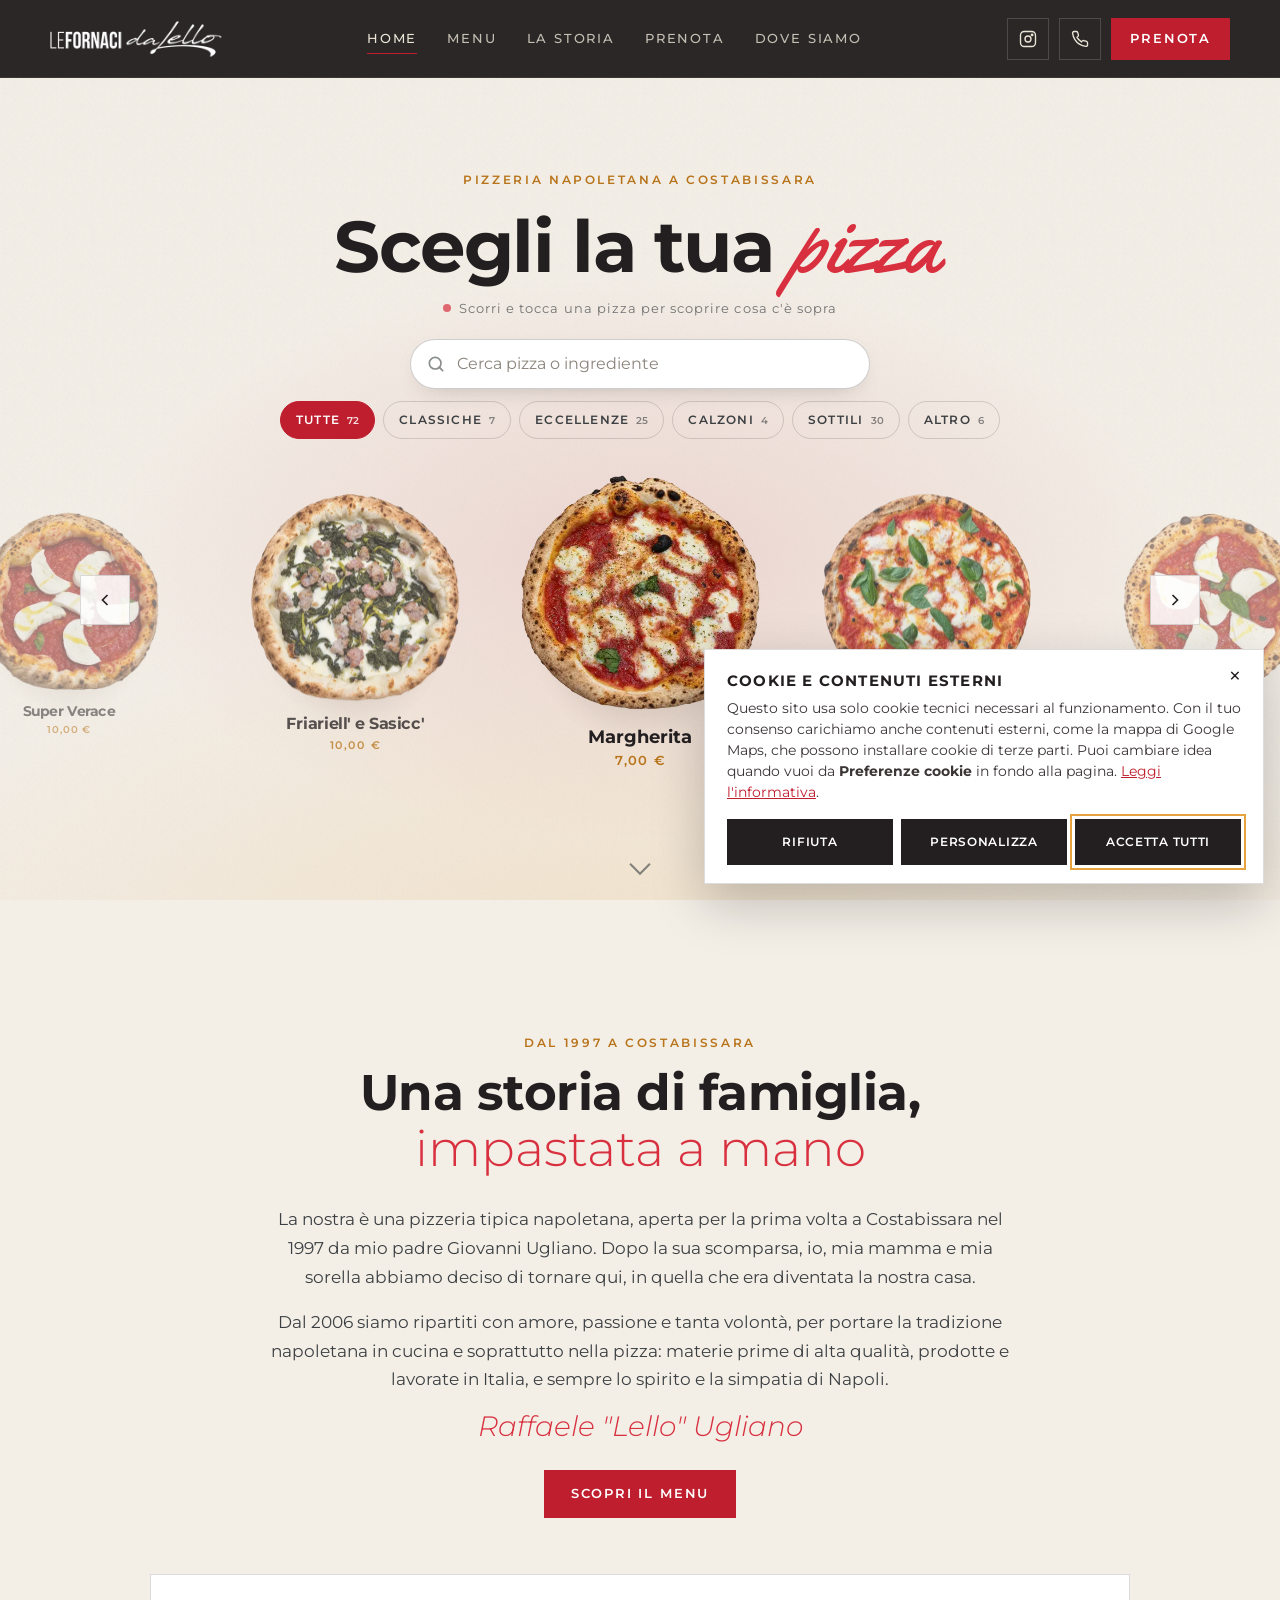
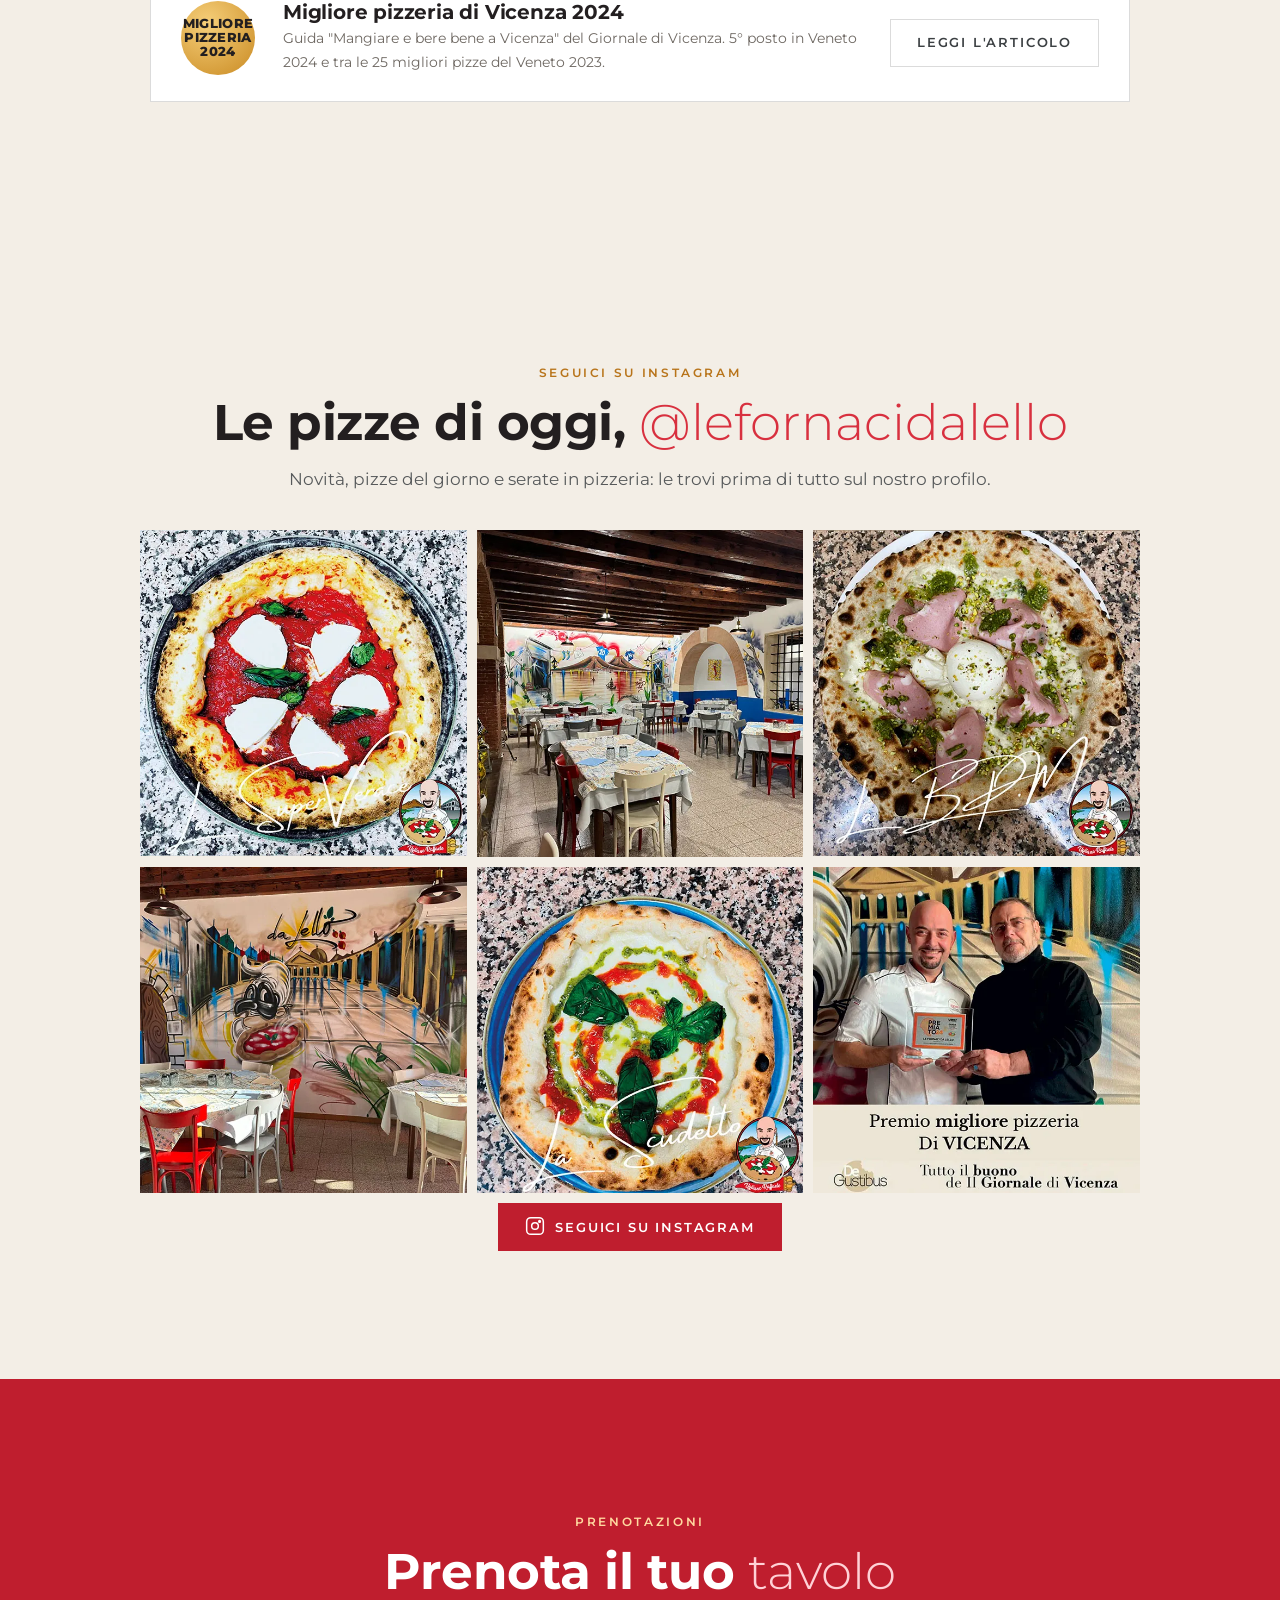
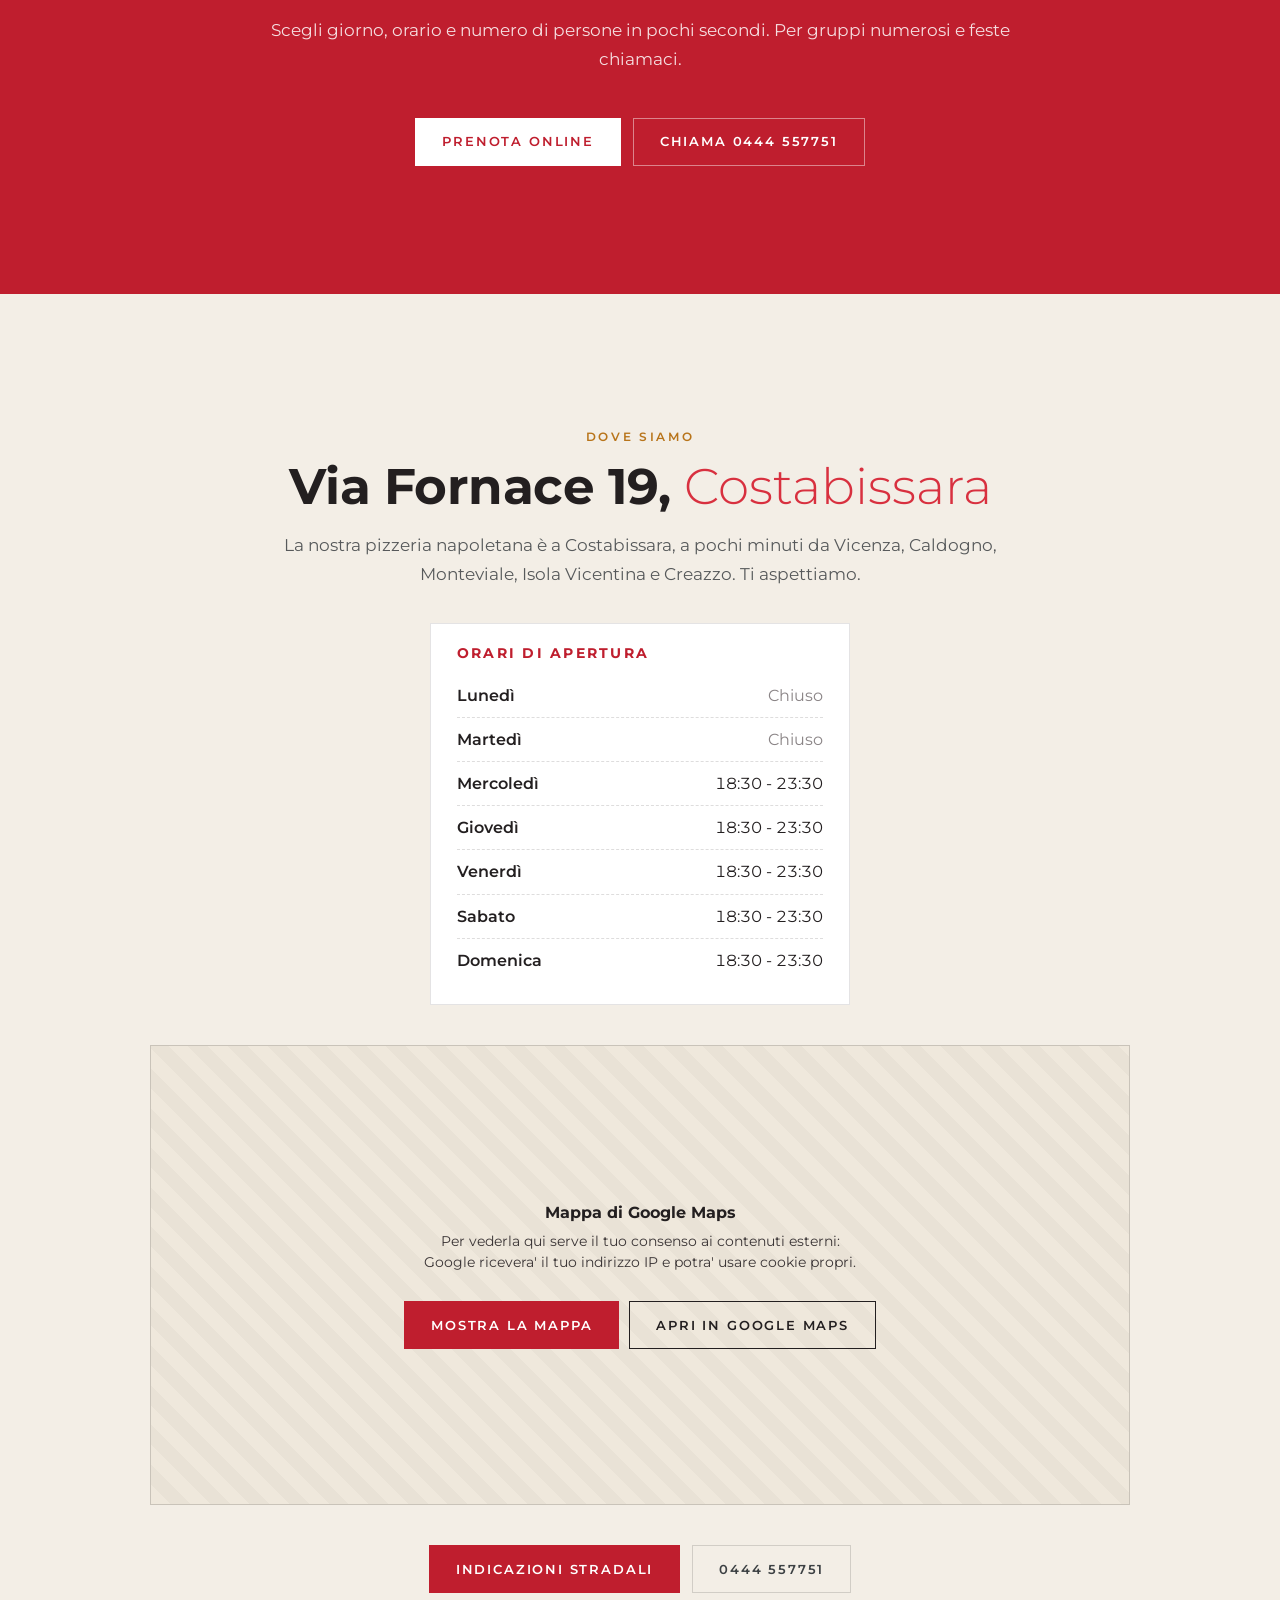
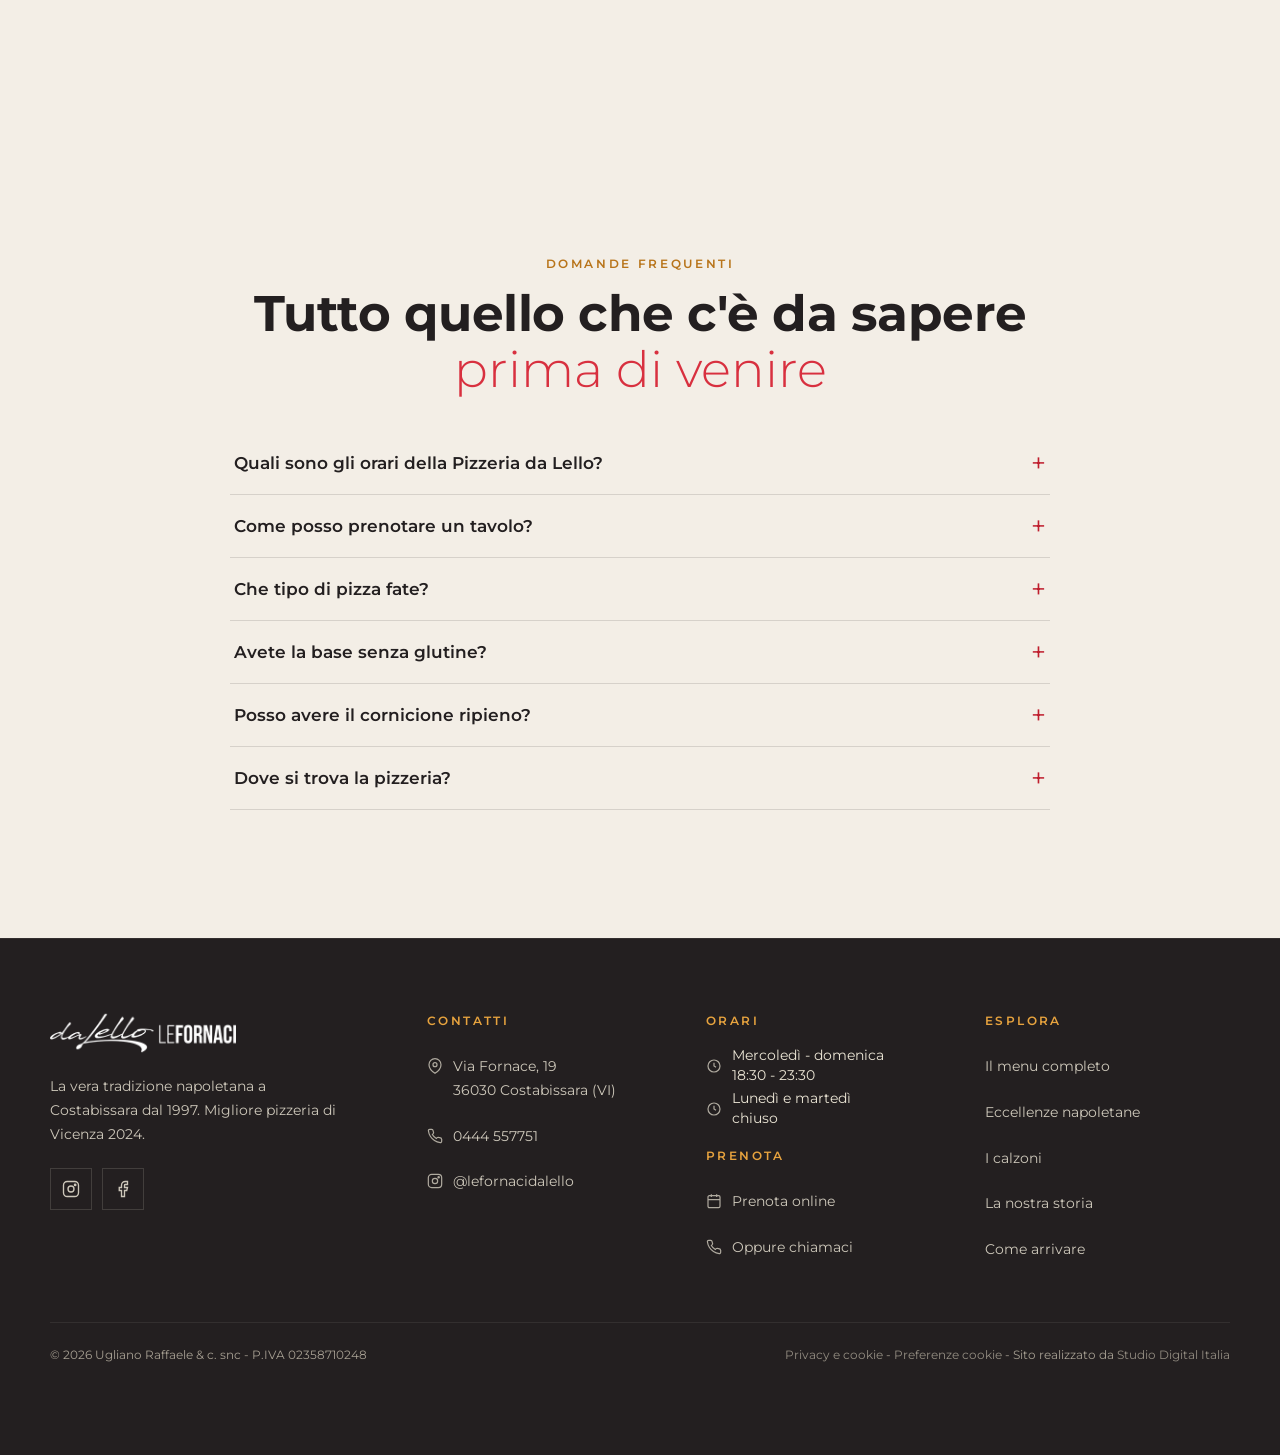
==== commit 4d094e41: "Foto pizze ottimizzate webp, carosello leggero, Instagram, menu doppio, cache Netlify" ====
--- a/index.html
+++ b/index.html
@@ -62,35 +62,22 @@
     </div>
   </section>
 
-  <!-- GRIGLIA 3x2 (come Chill "For nights you'll never remember...") -->
-  <section class="sec dark center">
+  <!-- INSTAGRAM (02/11/2026): sostituisce "Cosa mangiare" e "Il locale". Ultimi post automatici: assets/js/instagram.js -->
+  <section class="sec center ig" id="instagram" data-ig>
     <div class="wrap">
-      <div class="rv"><span class="eyebrow">Cosa mangiare</span>
-      <h2 class="h2">Per chi la pizza <em>la prende sul serio...</em></h2></div>
-      <div class="cards">
-        <a class="card rv" href="menu.html#classiche"><figure><img src="assets/img/sito/gallery-45.jpg" alt="Pizza Super Verace con bufala" loading="lazy"></figure><div class="card-b"><h3>Le Classiche</h3><p>Margherita, Marinara, Verace: pomodoro "Oro del Vesuvio", fior di latte italiano e bufala messa a fine cottura.</p></div></a>
-        <a class="card rv" href="menu.html#eccellenze"><figure><img src="assets/img/sito/gallery-39.jpg" alt="Pizza B.P.M. con mortadella, pistacchio e burrata" loading="lazy"></figure><div class="card-b"><h3>Le Eccellenze</h3><p>Le pizze firmate da Lello con prodotti D.O.P. campani: dalla B.P.M. alla Rock, divisa in quattro.</p></div></a>
-        <a class="card rv" href="menu.html#classiche"><figure><img src="assets/img/sito/gallery-44.jpg" alt="Pizza con cornicione ripieno" loading="lazy"></figure><div class="card-b"><h3>Cornicione ripieno</h3><p>Ogni pizza Napoli si può chiedere con il bordo ripieno di ricotta, provola, friarielli, scarola o cicoli.</p></div></a>
-        <a class="card rv" href="menu.html#calzoni"><figure><img src="assets/img/sito/gallery-35.jpg" alt="Calzone Napoli al forno" loading="lazy"></figure><div class="card-b"><h3>I Calzoni</h3><p>Al forno oppure fritti, ripieni come vuole la tradizione: Napoli, Vesuvio e Terry.</p></div></a>
-        <a class="card rv" href="menu.html#antipasti"><figure><img src="assets/img/sito/antipasti.jpg" alt="Fritti napoletani" loading="lazy"></figure><div class="card-b"><h3>Fritti e sfizi</h3><p>Montanare, cuoppo, crocchè e frittatine di pasta. Per cominciare come a Napoli.</p></div></a>
-        <a class="card rv" href="menu.html#sottili"><figure><img src="assets/img/sito/pizze.jpg" alt="Pizze sottili" loading="lazy"></figure><div class="card-b"><h3>Sottili e senza glutine</h3><p>Trenta pizze sottili tradizionali e la base senza glutine su richiesta.</p></div></a>
+      <div class="rv"><span class="eyebrow">Seguici su Instagram</span>
+      <h2 class="h2">Le pizze di oggi, <em>@lefornacidalello</em></h2>
+      <p class="lead" style="margin-top:14px;opacity:.85">Novità, pizze del giorno e serate in pizzeria: le trovi prima di tutto sul nostro profilo.</p></div>
+      <div class="ig-grid rv">
+        <a class="ig-it" href="https://www.instagram.com/lefornacidalello/" target="_blank" rel="noopener"><img src="assets/img/sito/gallery-45.webp" width="700" height="700" decoding="async" alt="Pizza Super Verace con bufala" loading="lazy"></a>
+        <a class="ig-it" href="https://www.instagram.com/lefornacidalello/" target="_blank" rel="noopener"><img src="assets/img/sito/gallery-32.webp" width="700" height="700" decoding="async" alt="La sala della pizzeria con i murales di Napoli" loading="lazy"></a>
+        <a class="ig-it" href="https://www.instagram.com/lefornacidalello/" target="_blank" rel="noopener"><img src="assets/img/sito/gallery-39.webp" width="700" height="700" decoding="async" alt="Pizza B.P.M. con mortadella, pistacchio e burrata" loading="lazy"></a>
+        <a class="ig-it" href="https://www.instagram.com/lefornacidalello/" target="_blank" rel="noopener"><img src="assets/img/sito/gallery-31.webp" width="700" height="700" decoding="async" alt="Il murale con la mascotte di Lello" loading="lazy"></a>
+        <a class="ig-it" href="https://www.instagram.com/lefornacidalello/" target="_blank" rel="noopener"><img src="assets/img/sito/gallery-44.webp" width="700" height="700" decoding="async" alt="Pizza con il pesto e il tricolore" loading="lazy"></a>
+        <a class="ig-it" href="https://www.instagram.com/lefornacidalello/" target="_blank" rel="noopener"><img src="assets/img/sito/gallery-30.webp" width="700" height="700" decoding="async" alt="Lello premiato migliore pizzeria di Vicenza" loading="lazy"></a>
       </div>
-      <p class="cards-hint">Scorri per vedere tutto &rarr;</p>
-    </div>
-  </section>
-
-  <!-- STRIP FOTO (come Chill "With people you'll never forget.") -->
-  <section class="sec center">
-    <div class="wrap">
-      <div class="rv"><span class="eyebrow">Il locale</span>
-      <h2 class="h2">Con le persone <em>di sempre.</em></h2></div>
-      <div class="strip rv">
-        <img src="assets/img/sito/gallery-32.jpg" alt="La sala della pizzeria con i murales di Napoli" loading="lazy">
-        <img src="assets/img/sito/gallery-31.jpg" alt="Il murale con la mascotte di Lello" loading="lazy">
-        <img src="assets/img/sito/gallery-33.jpg" alt="La sala con le travi a vista" loading="lazy">
-        <img src="assets/img/sito/gallery-30.jpg" alt="Lello premiato migliore pizzeria di Vicenza" loading="lazy">
-      </div>
-      <a class="btn btn-ghost" style="margin-top:36px" href="https://www.instagram.com/lefornacidalello/" target="_blank" rel="noopener">Seguici su Instagram</a>
+      <p class="ig-consent" hidden>Per vedere qui gli ultimi post serve il consenso ai contenuti esterni. <button type="button" class="ig-load" data-consent-load>Mostra i post di Instagram</button></p>
+      <a class="btn btn-red ig-btn" href="https://www.instagram.com/lefornacidalello/" target="_blank" rel="noopener"><span data-icon="ig"></span>Seguici su Instagram</a>
     </div>
   </section>
 
@@ -159,5 +146,6 @@
 <script src="assets/js/pizza-wheel.js"></script>
 <script src="assets/js/main.js"></script>
 <script src="assets/js/consenso.js"></script>
+<script src="assets/js/instagram.js"></script>
 </body>
 </html>
--- a/assets/css/style.css
+++ b/assets/css/style.css
@@ -734,3 +734,23 @@
   .lt-head{display:none}
   .lt-row span:first-child{font-weight:700}
 }
+
+/* ===== 02/11/2026: SEZIONE INSTAGRAM (sostituisce "Cosa mangiare" e "Il locale") ===== */
+.ig-grid{display:grid;grid-template-columns:repeat(3,1fr);gap:10px;margin:36px auto 0;max-width:1000px}
+.ig-it{position:relative;display:block;aspect-ratio:1/1;overflow:hidden;background:#e9e2d6}
+.ig-it img{width:100%;height:100%;object-fit:cover;display:block;transition:transform .5s ease}
+.ig-it:hover img{transform:scale(1.05)}
+.ig-it::after{content:"";position:absolute;inset:0;background:linear-gradient(180deg,transparent 55%,rgba(0,0,0,.55));opacity:0;transition:opacity .3s}
+.ig-it:hover::after{opacity:1}
+.ig-cap{position:absolute;left:12px;right:12px;bottom:10px;z-index:1;color:#fff;font-size:13px;line-height:1.35;text-align:left;opacity:0;transition:opacity .3s}
+.ig-it:hover .ig-cap{opacity:1}
+.ig-play{position:absolute;top:10px;right:10px;z-index:1;width:28px;height:28px;border-radius:50%;background:rgba(0,0,0,.55)}
+.ig-play::before{content:"";position:absolute;left:11px;top:8px;border-left:9px solid #fff;border-top:6px solid transparent;border-bottom:6px solid transparent}
+.ig-consent{margin:18px auto 0;font-size:13px;color:#5b5556}
+.ig-load{background:none;border:0;padding:0;font:inherit;color:#BF1E2E;text-decoration:underline;cursor:pointer}
+.ig-btn{margin-top:28px;gap:10px}
+.ig-btn svg{width:20px;height:20px}
+@media (max-width:640px){
+  .ig-grid{grid-template-columns:repeat(2,1fr);gap:6px;margin-top:26px}
+  .ig-cap{display:none}
+}
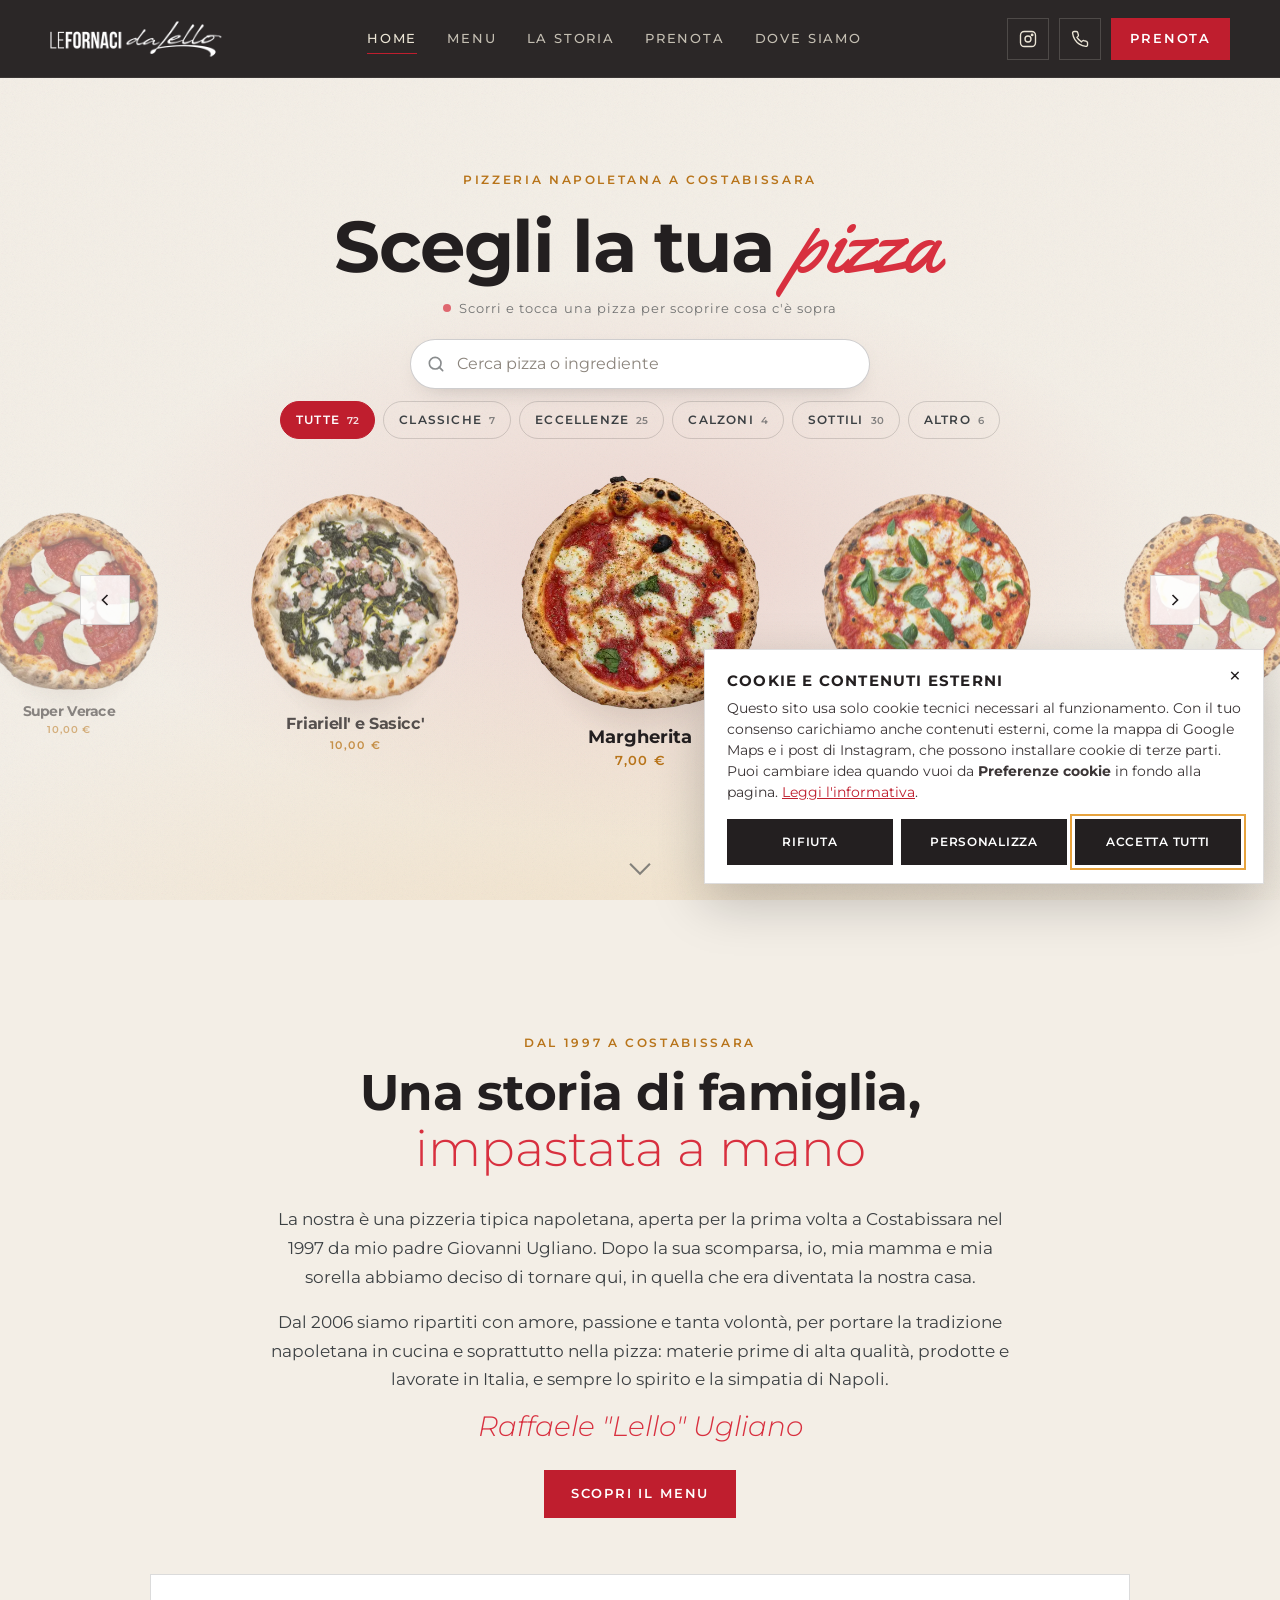
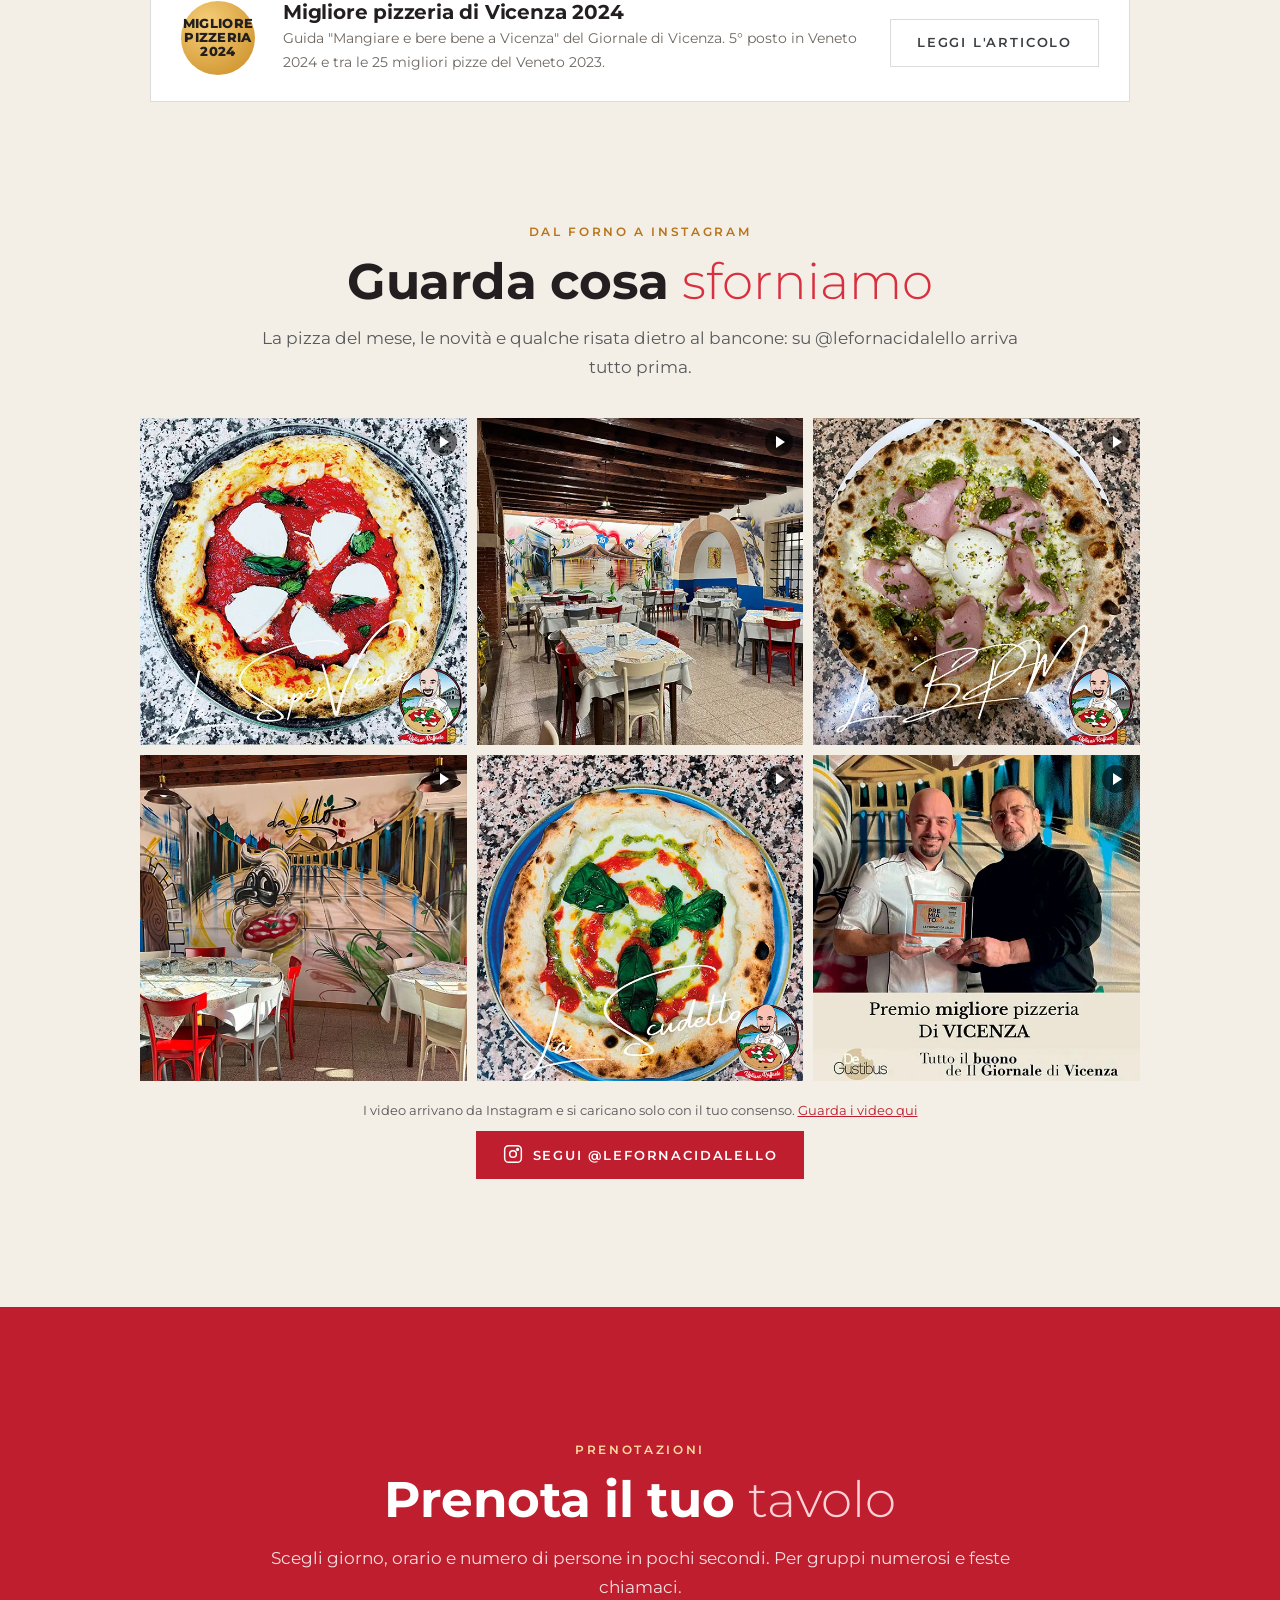
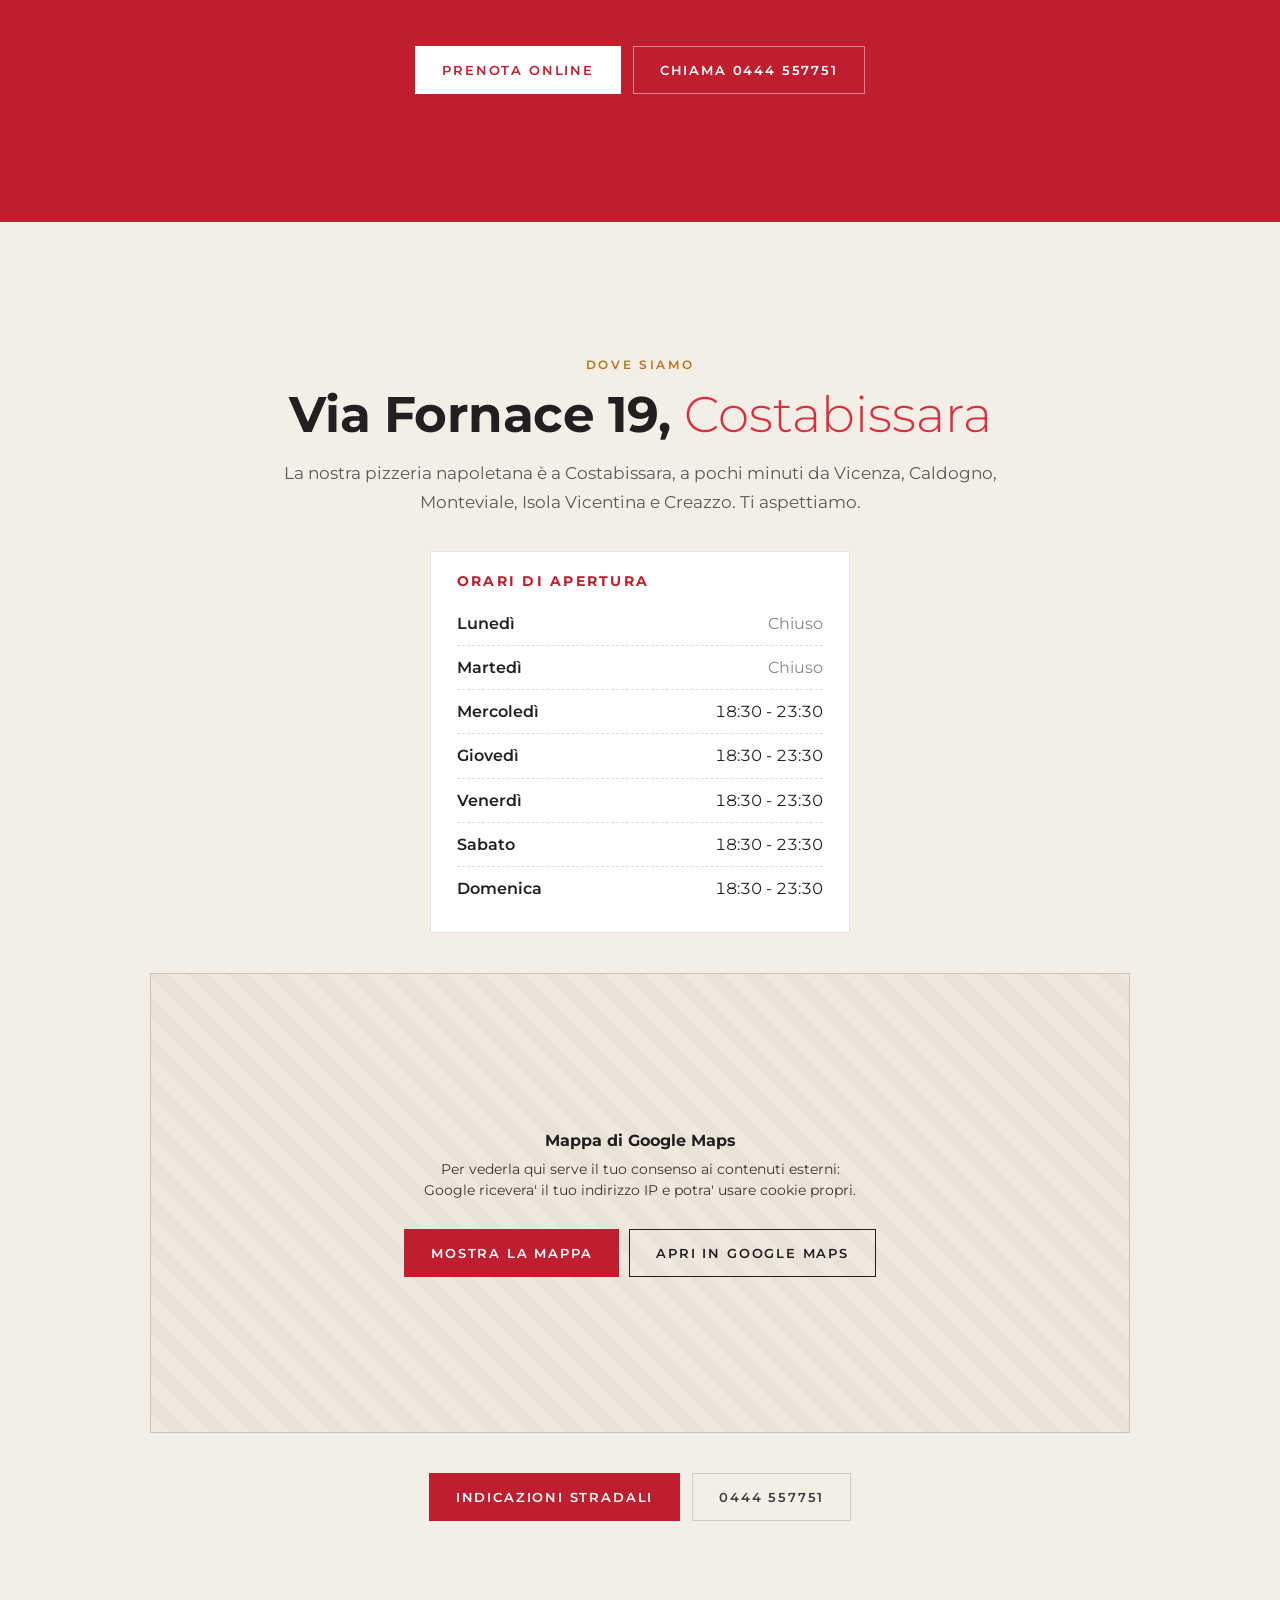
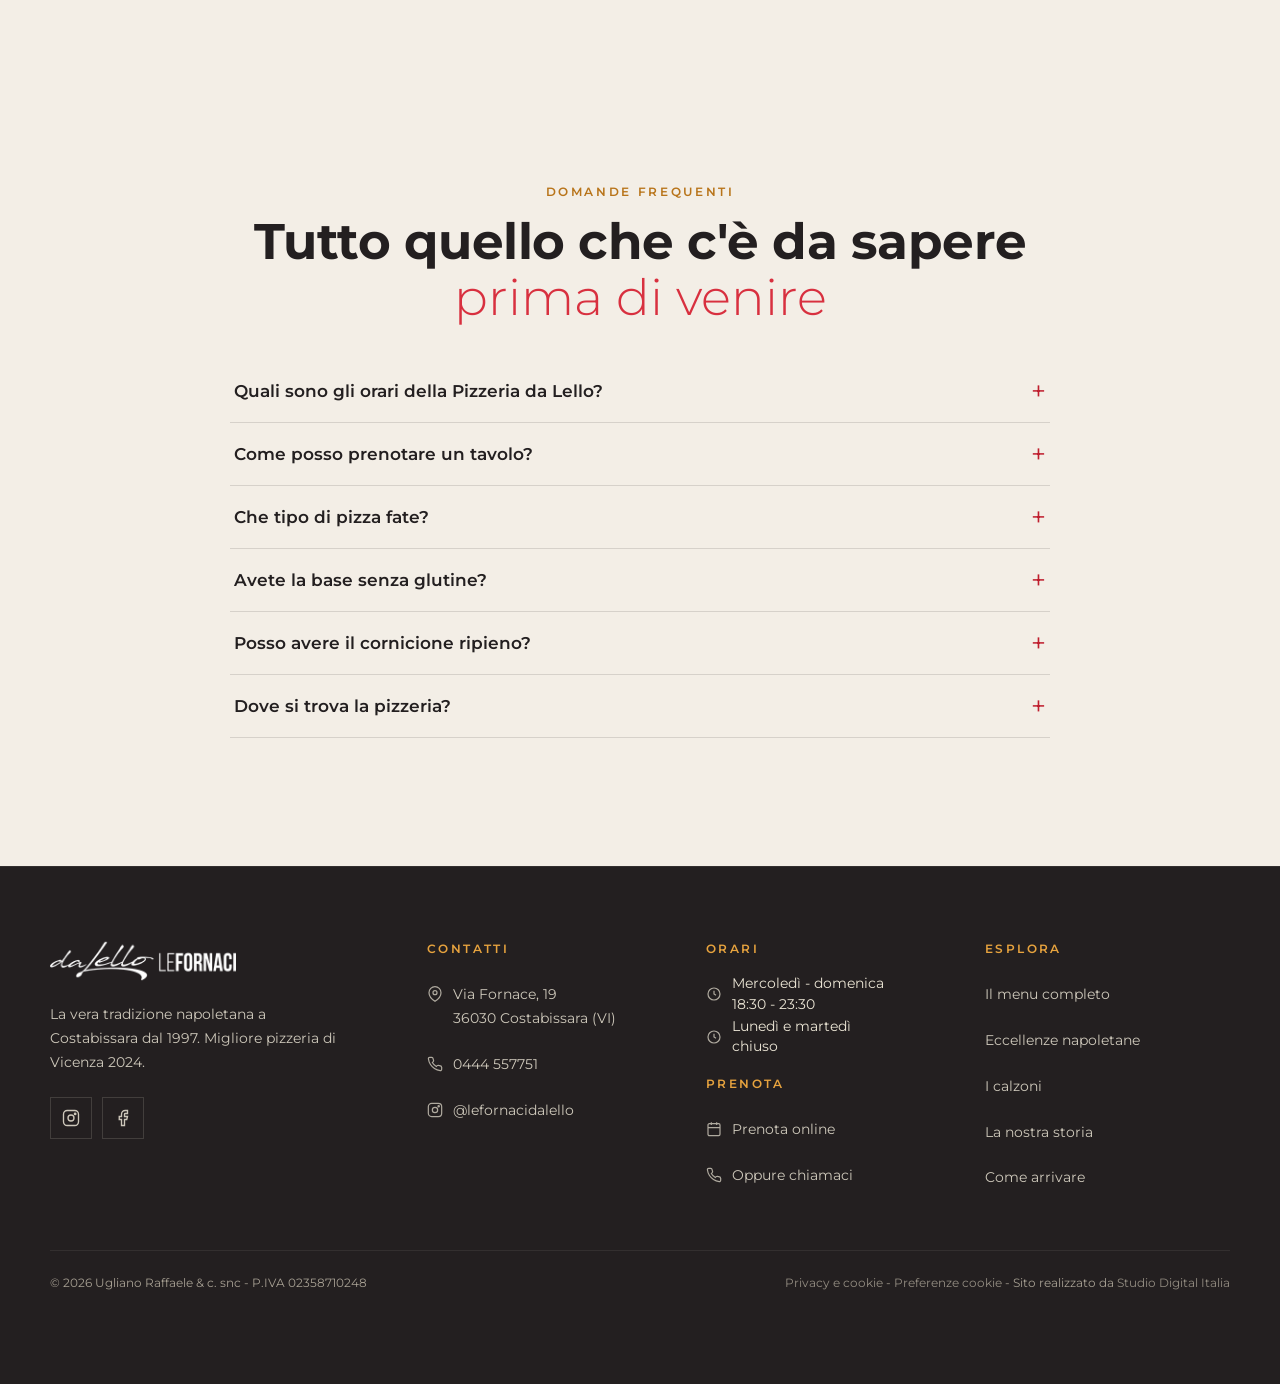
==== commit afdfacd9: "Instagram: meno spazio sopra, testi nuovi" ====
--- a/index.html
+++ b/index.html
@@ -65,9 +65,9 @@
   <!-- INSTAGRAM (02/11/2026): sostituisce "Cosa mangiare" e "Il locale". Ultimi post automatici: assets/js/instagram.js -->
   <section class="sec center ig" id="instagram" data-ig>
     <div class="wrap">
-      <div class="rv"><span class="eyebrow">Seguici su Instagram</span>
-      <h2 class="h2">Le pizze di oggi, <em>@lefornacidalello</em></h2>
-      <p class="lead" style="margin-top:14px;opacity:.85">Novità, pizze del giorno e serate in pizzeria: le trovi prima di tutto sul nostro profilo.</p></div>
+      <div class="rv"><span class="eyebrow">Dal forno a Instagram</span>
+      <h2 class="h2">Guarda cosa <em>sforniamo</em></h2>
+      <p class="lead" style="margin-top:14px;opacity:.85">La pizza del mese, le novità e qualche risata dietro al bancone: su @lefornacidalello arriva tutto prima.</p></div>
       <div class="ig-grid rv">
         <a class="ig-it" href="https://www.instagram.com/lefornacidalello/" target="_blank" rel="noopener"><img src="assets/img/sito/gallery-45.webp" width="700" height="700" decoding="async" alt="Pizza Super Verace con bufala" loading="lazy"></a>
         <a class="ig-it" href="https://www.instagram.com/lefornacidalello/" target="_blank" rel="noopener"><img src="assets/img/sito/gallery-32.webp" width="700" height="700" decoding="async" alt="La sala della pizzeria con i murales di Napoli" loading="lazy"></a>
@@ -76,8 +76,8 @@
         <a class="ig-it" href="https://www.instagram.com/lefornacidalello/" target="_blank" rel="noopener"><img src="assets/img/sito/gallery-44.webp" width="700" height="700" decoding="async" alt="Pizza con il pesto e il tricolore" loading="lazy"></a>
         <a class="ig-it" href="https://www.instagram.com/lefornacidalello/" target="_blank" rel="noopener"><img src="assets/img/sito/gallery-30.webp" width="700" height="700" decoding="async" alt="Lello premiato migliore pizzeria di Vicenza" loading="lazy"></a>
       </div>
-      <p class="ig-consent" hidden>Per vedere qui gli ultimi post serve il consenso ai contenuti esterni. <button type="button" class="ig-load" data-consent-load>Mostra i post di Instagram</button></p>
-      <a class="btn btn-red ig-btn" href="https://www.instagram.com/lefornacidalello/" target="_blank" rel="noopener"><span data-icon="ig"></span>Seguici su Instagram</a>
+      <p class="ig-consent" hidden>I video arrivano da Instagram e si caricano solo con il tuo consenso. <button type="button" class="ig-load" data-consent-load>Guarda i video qui</button></p>
+      <a class="btn btn-red ig-btn" href="https://www.instagram.com/lefornacidalello/" target="_blank" rel="noopener"><span data-icon="ig"></span>Segui @lefornacidalello</a>
     </div>
   </section>
 
--- a/assets/css/style.css
+++ b/assets/css/style.css
@@ -746,6 +746,13 @@
 .ig-it:hover .ig-cap{opacity:1}
 .ig-play{position:absolute;top:10px;right:10px;z-index:1;width:28px;height:28px;border-radius:50%;background:rgba(0,0,0,.55)}
 .ig-play::before{content:"";position:absolute;left:11px;top:8px;border-left:9px solid #fff;border-top:6px solid transparent;border-bottom:6px solid transparent}
+/* post Instagram incorporati (dopo il consenso): fila scorrevole */
+.ig-grid.is-embed{display:flex;gap:16px;overflow-x:auto;scroll-snap-type:x mandatory;align-items:flex-start;max-width:1100px;padding:4px 4px 14px;-webkit-overflow-scrolling:touch}
+.ig-emb{flex:0 0 340px;max-width:86vw;max-height:660px;overflow:hidden;border-radius:4px;scroll-snap-align:start;text-align:left}
+.ig-emb .instagram-media,.ig-emb iframe{min-width:0!important;width:100%!important;max-width:100%!important;margin:0!important}
+/* meno spazio tra Storia e Instagram (stesso sfondo) */
+#storia{padding-bottom:clamp(36px,5vw,64px)}
+#instagram{padding-top:clamp(32px,4vw,56px)}
 .ig-consent{margin:18px auto 0;font-size:13px;color:#5b5556}
 .ig-load{background:none;border:0;padding:0;font:inherit;color:#BF1E2E;text-decoration:underline;cursor:pointer}
 .ig-btn{margin-top:28px;gap:10px}
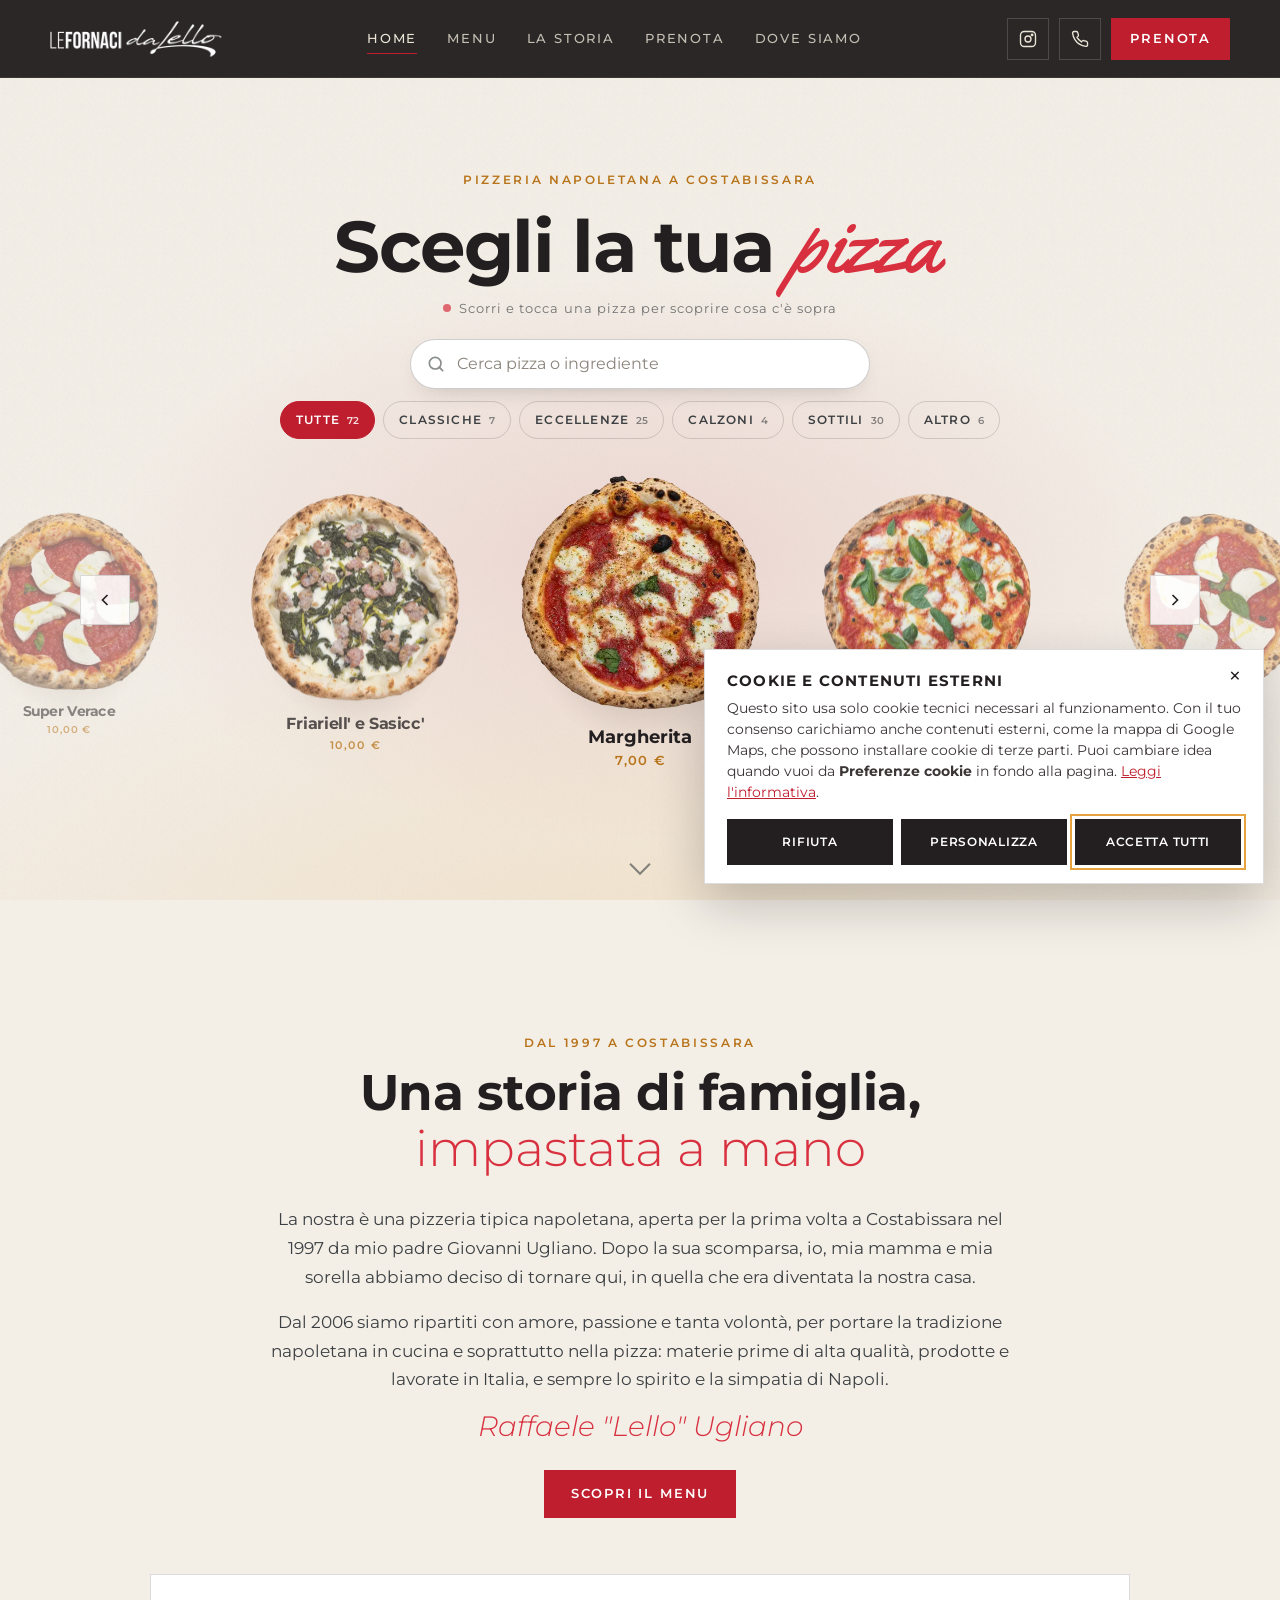
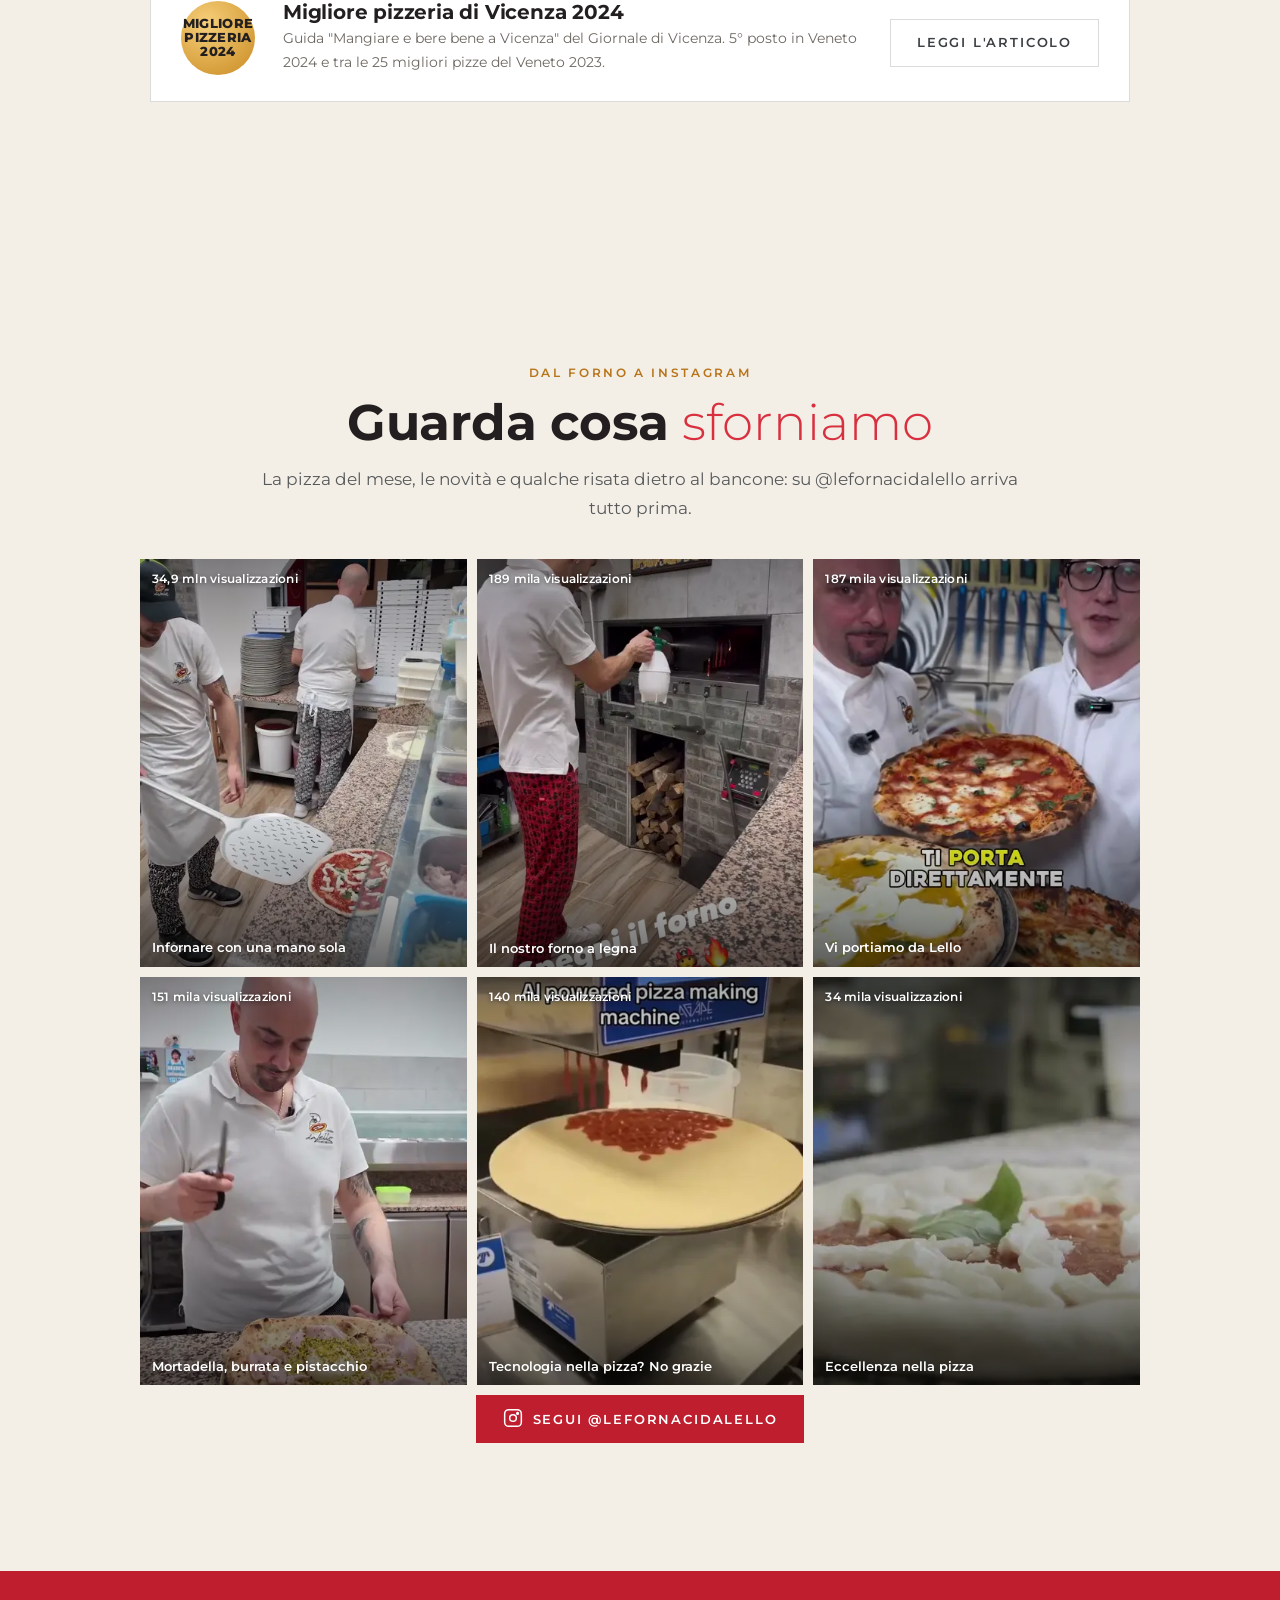
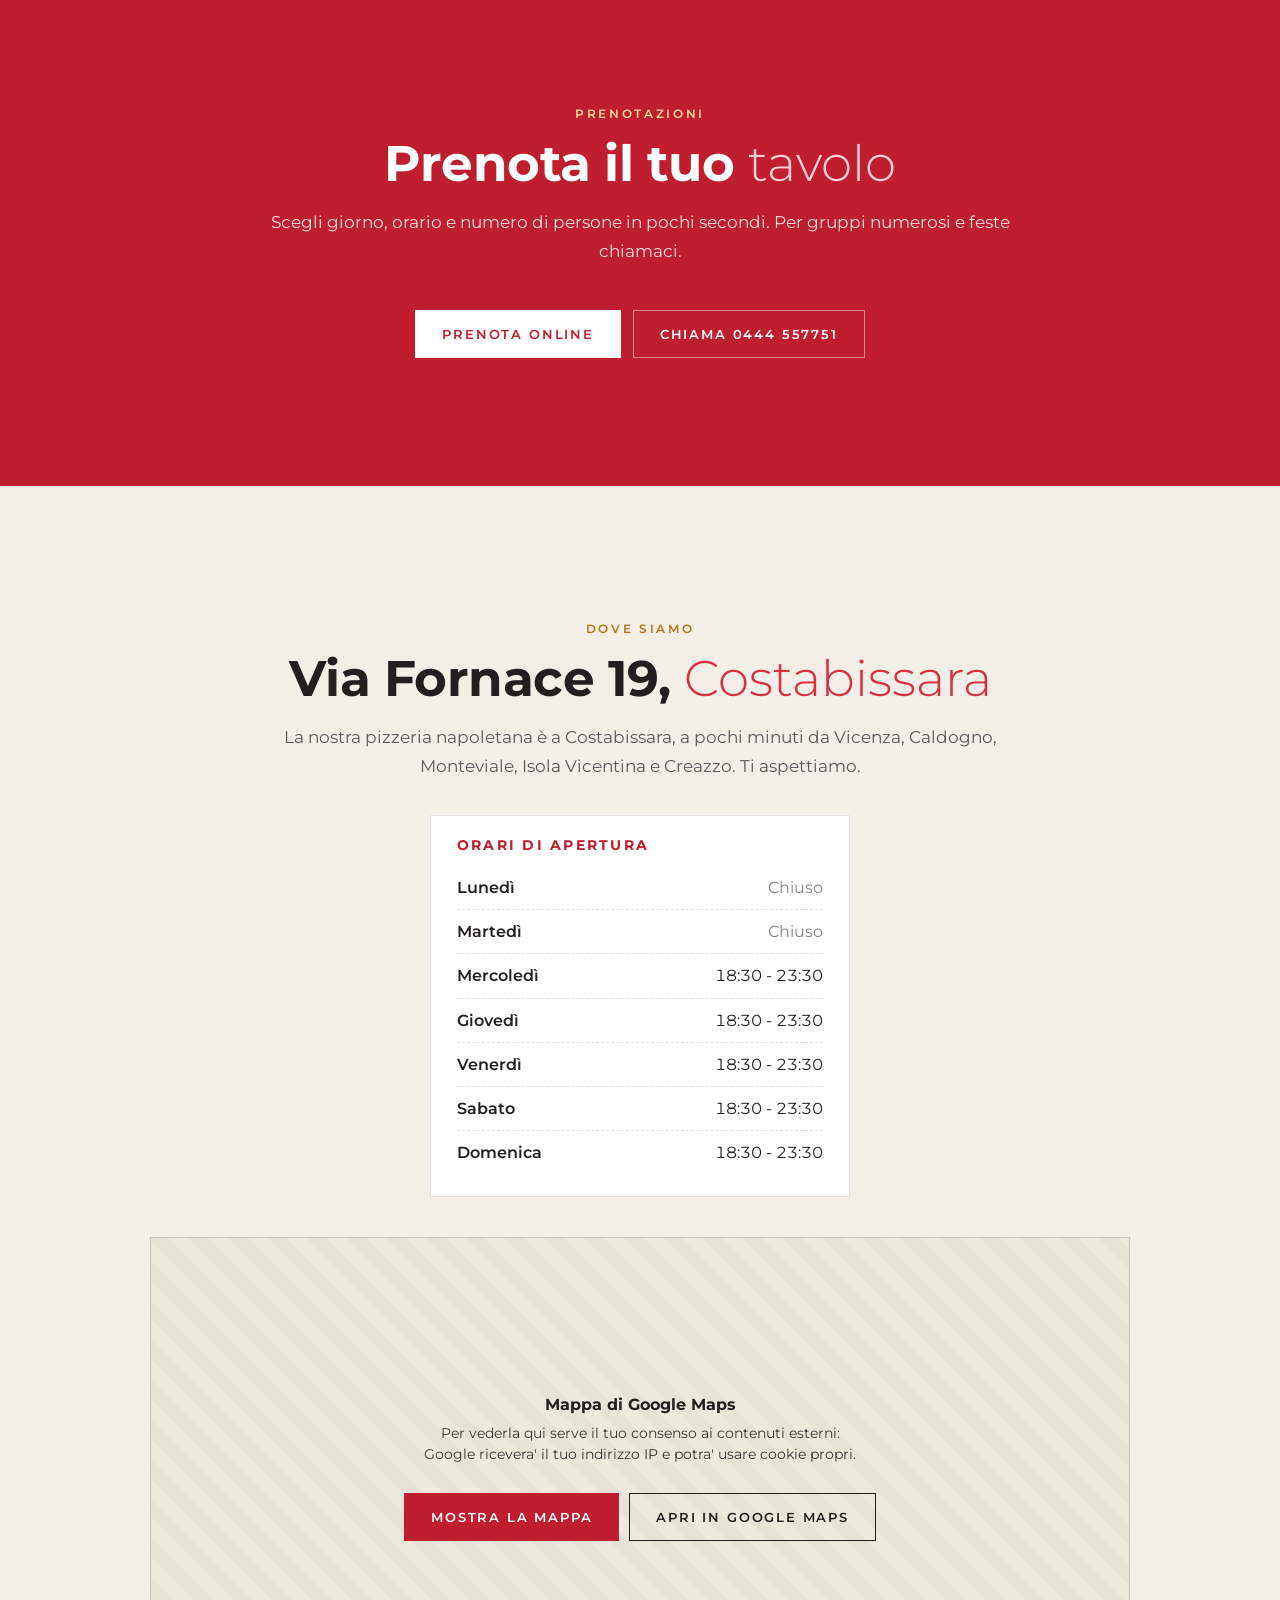
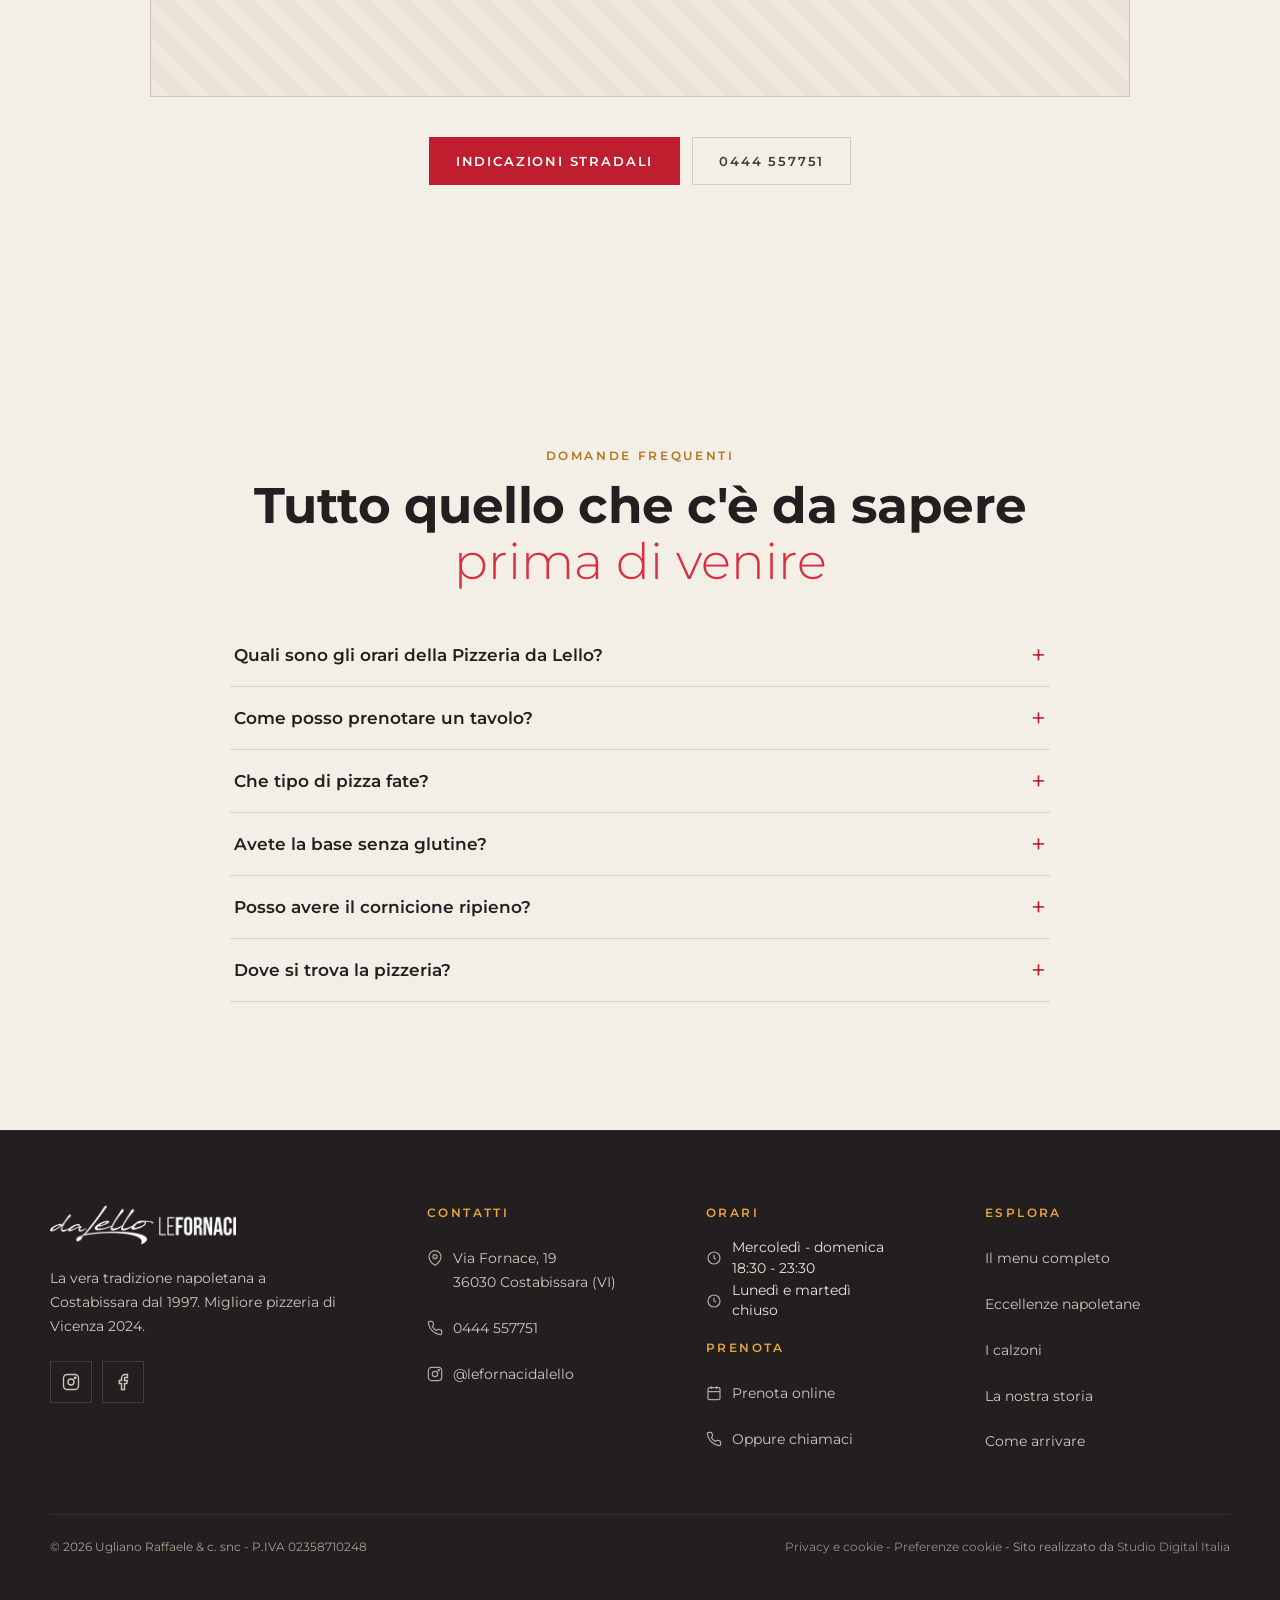
==== commit a019f541: "Instagram: 6 reel piu' visti in video loop, senza consenso" ====
--- a/index.html
+++ b/index.html
@@ -62,21 +62,20 @@
     </div>
   </section>
 
-  <!-- INSTAGRAM (02/11/2026): sostituisce "Cosa mangiare" e "Il locale". Ultimi post automatici: assets/js/instagram.js -->
+  <!-- INSTAGRAM (02/11/2026): 6 reel piu' visti del profilo, video in locale (assets/video/reel), clic = reel originale. Logica: assets/js/instagram.js -->
   <section class="sec center ig" id="instagram" data-ig>
     <div class="wrap">
       <div class="rv"><span class="eyebrow">Dal forno a Instagram</span>
       <h2 class="h2">Guarda cosa <em>sforniamo</em></h2>
       <p class="lead" style="margin-top:14px;opacity:.85">La pizza del mese, le novità e qualche risata dietro al bancone: su @lefornacidalello arriva tutto prima.</p></div>
       <div class="ig-grid rv">
-        <a class="ig-it" href="https://www.instagram.com/lefornacidalello/" target="_blank" rel="noopener"><img src="assets/img/sito/gallery-45.webp" width="700" height="700" decoding="async" alt="Pizza Super Verace con bufala" loading="lazy"></a>
-        <a class="ig-it" href="https://www.instagram.com/lefornacidalello/" target="_blank" rel="noopener"><img src="assets/img/sito/gallery-32.webp" width="700" height="700" decoding="async" alt="La sala della pizzeria con i murales di Napoli" loading="lazy"></a>
-        <a class="ig-it" href="https://www.instagram.com/lefornacidalello/" target="_blank" rel="noopener"><img src="assets/img/sito/gallery-39.webp" width="700" height="700" decoding="async" alt="Pizza B.P.M. con mortadella, pistacchio e burrata" loading="lazy"></a>
-        <a class="ig-it" href="https://www.instagram.com/lefornacidalello/" target="_blank" rel="noopener"><img src="assets/img/sito/gallery-31.webp" width="700" height="700" decoding="async" alt="Il murale con la mascotte di Lello" loading="lazy"></a>
-        <a class="ig-it" href="https://www.instagram.com/lefornacidalello/" target="_blank" rel="noopener"><img src="assets/img/sito/gallery-44.webp" width="700" height="700" decoding="async" alt="Pizza con il pesto e il tricolore" loading="lazy"></a>
-        <a class="ig-it" href="https://www.instagram.com/lefornacidalello/" target="_blank" rel="noopener"><img src="assets/img/sito/gallery-30.webp" width="700" height="700" decoding="async" alt="Lello premiato migliore pizzeria di Vicenza" loading="lazy"></a>
+        <a class="ig-it ig-vid" href="https://www.instagram.com/reel/DRm8yAvjaIL/" target="_blank" rel="noopener" aria-label="Guarda su Instagram: Infornare con una mano sola"><video data-src="assets/video/reel/DRm8yAvjaIL.mp4" poster="assets/video/reel/DRm8yAvjaIL.webp" width="432" height="540" muted loop playsinline preload="none" aria-hidden="true"></video><span class="ig-play" aria-hidden="true"></span><span class="ig-views">34,9 mln visualizzazioni</span><span class="ig-cap">Infornare con una mano sola</span></a>
+        <a class="ig-it ig-vid" href="https://www.instagram.com/reel/Co-xFceqr7J/" target="_blank" rel="noopener" aria-label="Guarda su Instagram: Il nostro forno a legna"><video data-src="assets/video/reel/Co-xFceqr7J.mp4" poster="assets/video/reel/Co-xFceqr7J.webp" width="432" height="540" muted loop playsinline preload="none" aria-hidden="true"></video><span class="ig-play" aria-hidden="true"></span><span class="ig-views">189 mila visualizzazioni</span><span class="ig-cap">Il nostro forno a legna</span></a>
+        <a class="ig-it ig-vid" href="https://www.instagram.com/reel/DHJYvz3thS6/" target="_blank" rel="noopener" aria-label="Guarda su Instagram: Vi portiamo da Lello"><video data-src="assets/video/reel/DHJYvz3thS6.mp4" poster="assets/video/reel/DHJYvz3thS6.webp" width="432" height="540" muted loop playsinline preload="none" aria-hidden="true"></video><span class="ig-play" aria-hidden="true"></span><span class="ig-views">187 mila visualizzazioni</span><span class="ig-cap">Vi portiamo da Lello</span></a>
+        <a class="ig-it ig-vid" href="https://www.instagram.com/reel/DWontUSDWd0/" target="_blank" rel="noopener" aria-label="Guarda su Instagram: Mortadella, burrata e pistacchio"><video data-src="assets/video/reel/DWontUSDWd0.mp4" poster="assets/video/reel/DWontUSDWd0.webp" width="432" height="540" muted loop playsinline preload="none" aria-hidden="true"></video><span class="ig-play" aria-hidden="true"></span><span class="ig-views">151 mila visualizzazioni</span><span class="ig-cap">Mortadella, burrata e pistacchio</span></a>
+        <a class="ig-it ig-vid" href="https://www.instagram.com/reel/DRZ_4bxjS3i/" target="_blank" rel="noopener" aria-label="Guarda su Instagram: Tecnologia nella pizza? No grazie"><video data-src="assets/video/reel/DRZ_4bxjS3i.mp4" poster="assets/video/reel/DRZ_4bxjS3i.webp" width="432" height="540" muted loop playsinline preload="none" aria-hidden="true"></video><span class="ig-play" aria-hidden="true"></span><span class="ig-views">140 mila visualizzazioni</span><span class="ig-cap">Tecnologia nella pizza? No grazie</span></a>
+        <a class="ig-it ig-vid" href="https://www.instagram.com/reel/C78yIiXNwKU/" target="_blank" rel="noopener" aria-label="Guarda su Instagram: Eccellenza nella pizza"><video data-src="assets/video/reel/C78yIiXNwKU.mp4" poster="assets/video/reel/C78yIiXNwKU.webp" width="432" height="540" muted loop playsinline preload="none" aria-hidden="true"></video><span class="ig-play" aria-hidden="true"></span><span class="ig-views">34 mila visualizzazioni</span><span class="ig-cap">Eccellenza nella pizza</span></a>
       </div>
-      <p class="ig-consent" hidden>I video arrivano da Instagram e si caricano solo con il tuo consenso. <button type="button" class="ig-load" data-consent-load>Guarda i video qui</button></p>
       <a class="btn btn-red ig-btn" href="https://www.instagram.com/lefornacidalello/" target="_blank" rel="noopener"><span data-icon="ig"></span>Segui @lefornacidalello</a>
     </div>
   </section>
--- a/assets/css/style.css
+++ b/assets/css/style.css
@@ -746,13 +746,14 @@
 .ig-it:hover .ig-cap{opacity:1}
 .ig-play{position:absolute;top:10px;right:10px;z-index:1;width:28px;height:28px;border-radius:50%;background:rgba(0,0,0,.55)}
 .ig-play::before{content:"";position:absolute;left:11px;top:8px;border-left:9px solid #fff;border-top:6px solid transparent;border-bottom:6px solid transparent}
-/* post Instagram incorporati (dopo il consenso): fila scorrevole */
-.ig-grid.is-embed{display:flex;gap:16px;overflow-x:auto;scroll-snap-type:x mandatory;align-items:flex-start;max-width:1100px;padding:4px 4px 14px;-webkit-overflow-scrolling:touch}
-.ig-emb{flex:0 0 340px;max-width:86vw;max-height:660px;overflow:hidden;border-radius:4px;scroll-snap-align:start;text-align:left}
-.ig-emb .instagram-media,.ig-emb iframe{min-width:0!important;width:100%!important;max-width:100%!important;margin:0!important}
-/* meno spazio tra Storia e Instagram (stesso sfondo) */
-#storia{padding-bottom:clamp(36px,5vw,64px)}
-#instagram{padding-top:clamp(32px,4vw,56px)}
+/* reel in locale: video in loop, formato 4:5 */
+.ig-it.ig-vid{aspect-ratio:4/5;background:#231F20}
+.ig-vid video{position:absolute;inset:0;width:100%;height:100%;object-fit:cover;display:block;transition:transform .5s ease}
+.ig-vid:hover video{transform:scale(1.04)}
+.ig-vid::after{opacity:1;background:linear-gradient(180deg,rgba(0,0,0,.35),transparent 28%,transparent 60%,rgba(0,0,0,.6))}
+.ig-vid .ig-cap{opacity:1;font-weight:600}
+.ig-views{position:absolute;top:10px;left:12px;z-index:1;color:#fff;font-size:12px;font-weight:600;letter-spacing:.02em;text-shadow:0 1px 4px rgba(0,0,0,.5)}
+.ig-vid.is-playing .ig-play{opacity:0;transition:opacity .3s}
 .ig-consent{margin:18px auto 0;font-size:13px;color:#5b5556}
 .ig-load{background:none;border:0;padding:0;font:inherit;color:#BF1E2E;text-decoration:underline;cursor:pointer}
 .ig-btn{margin-top:28px;gap:10px}
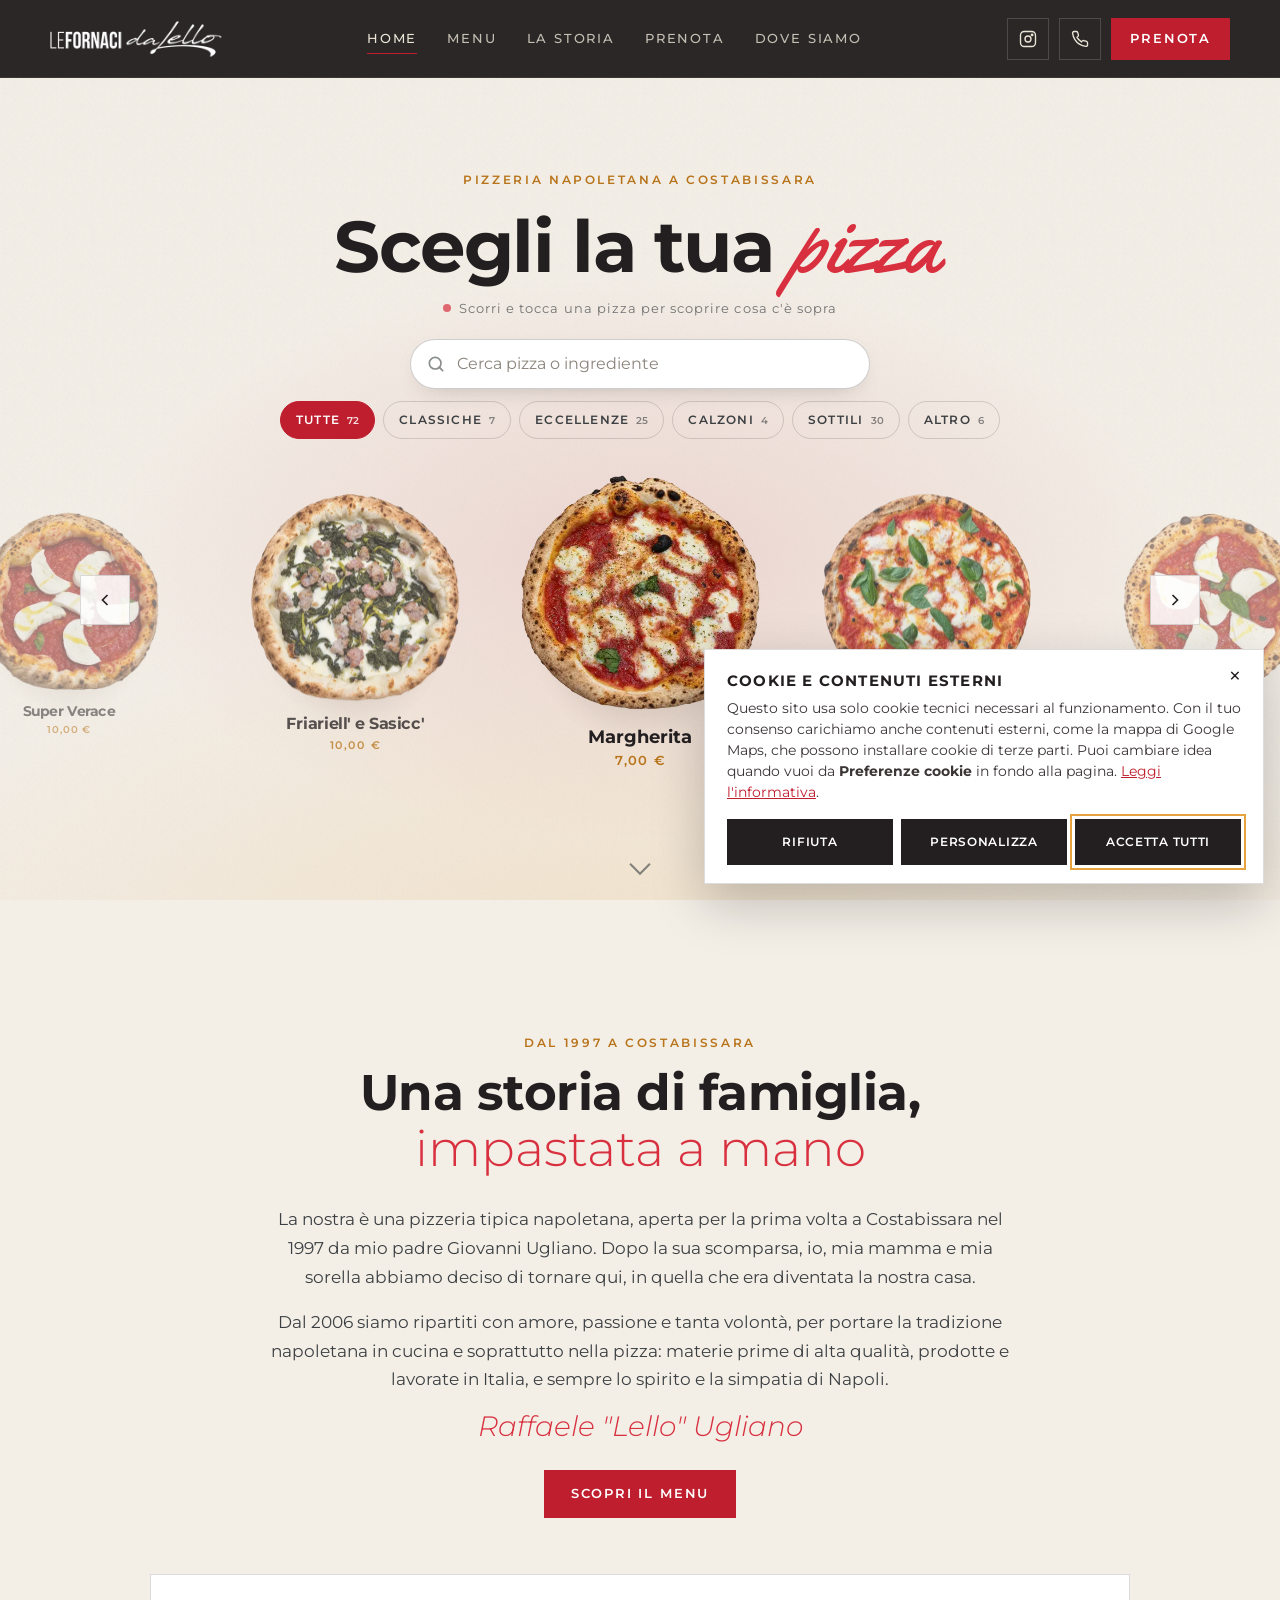
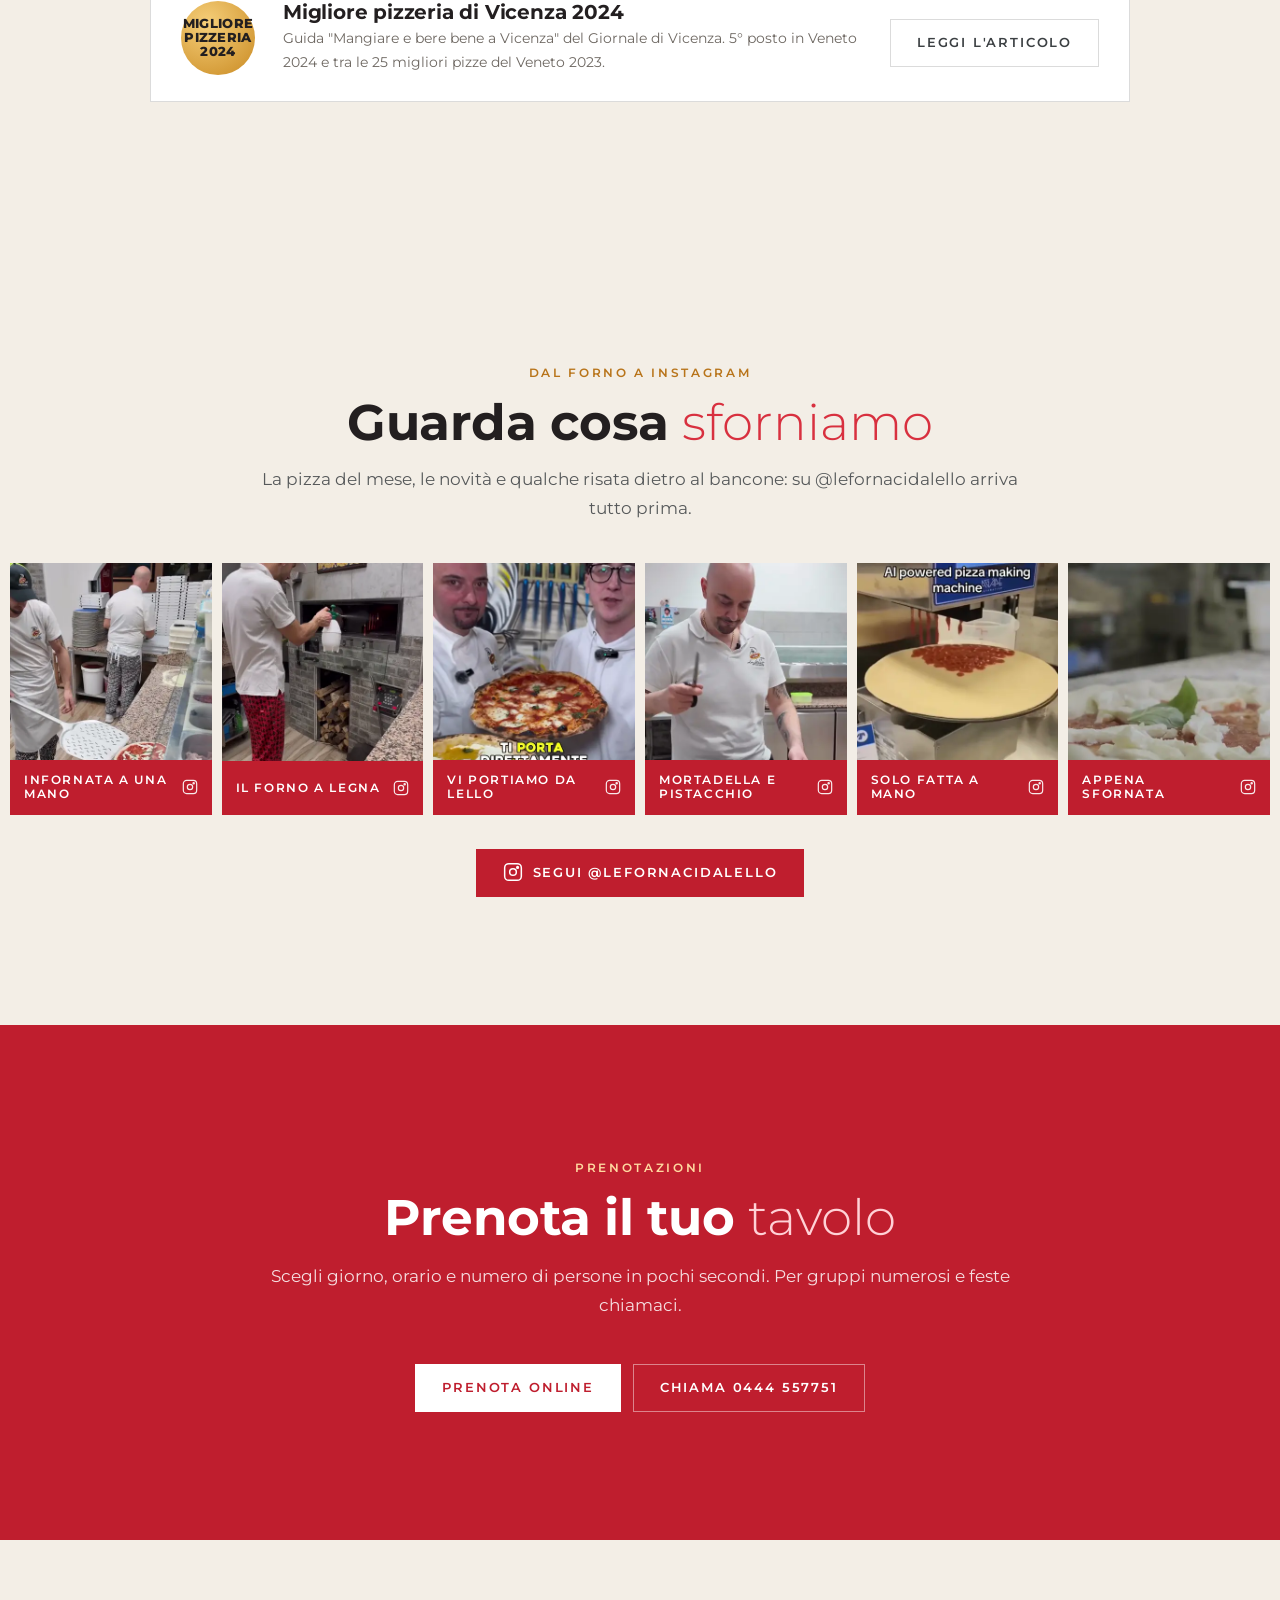
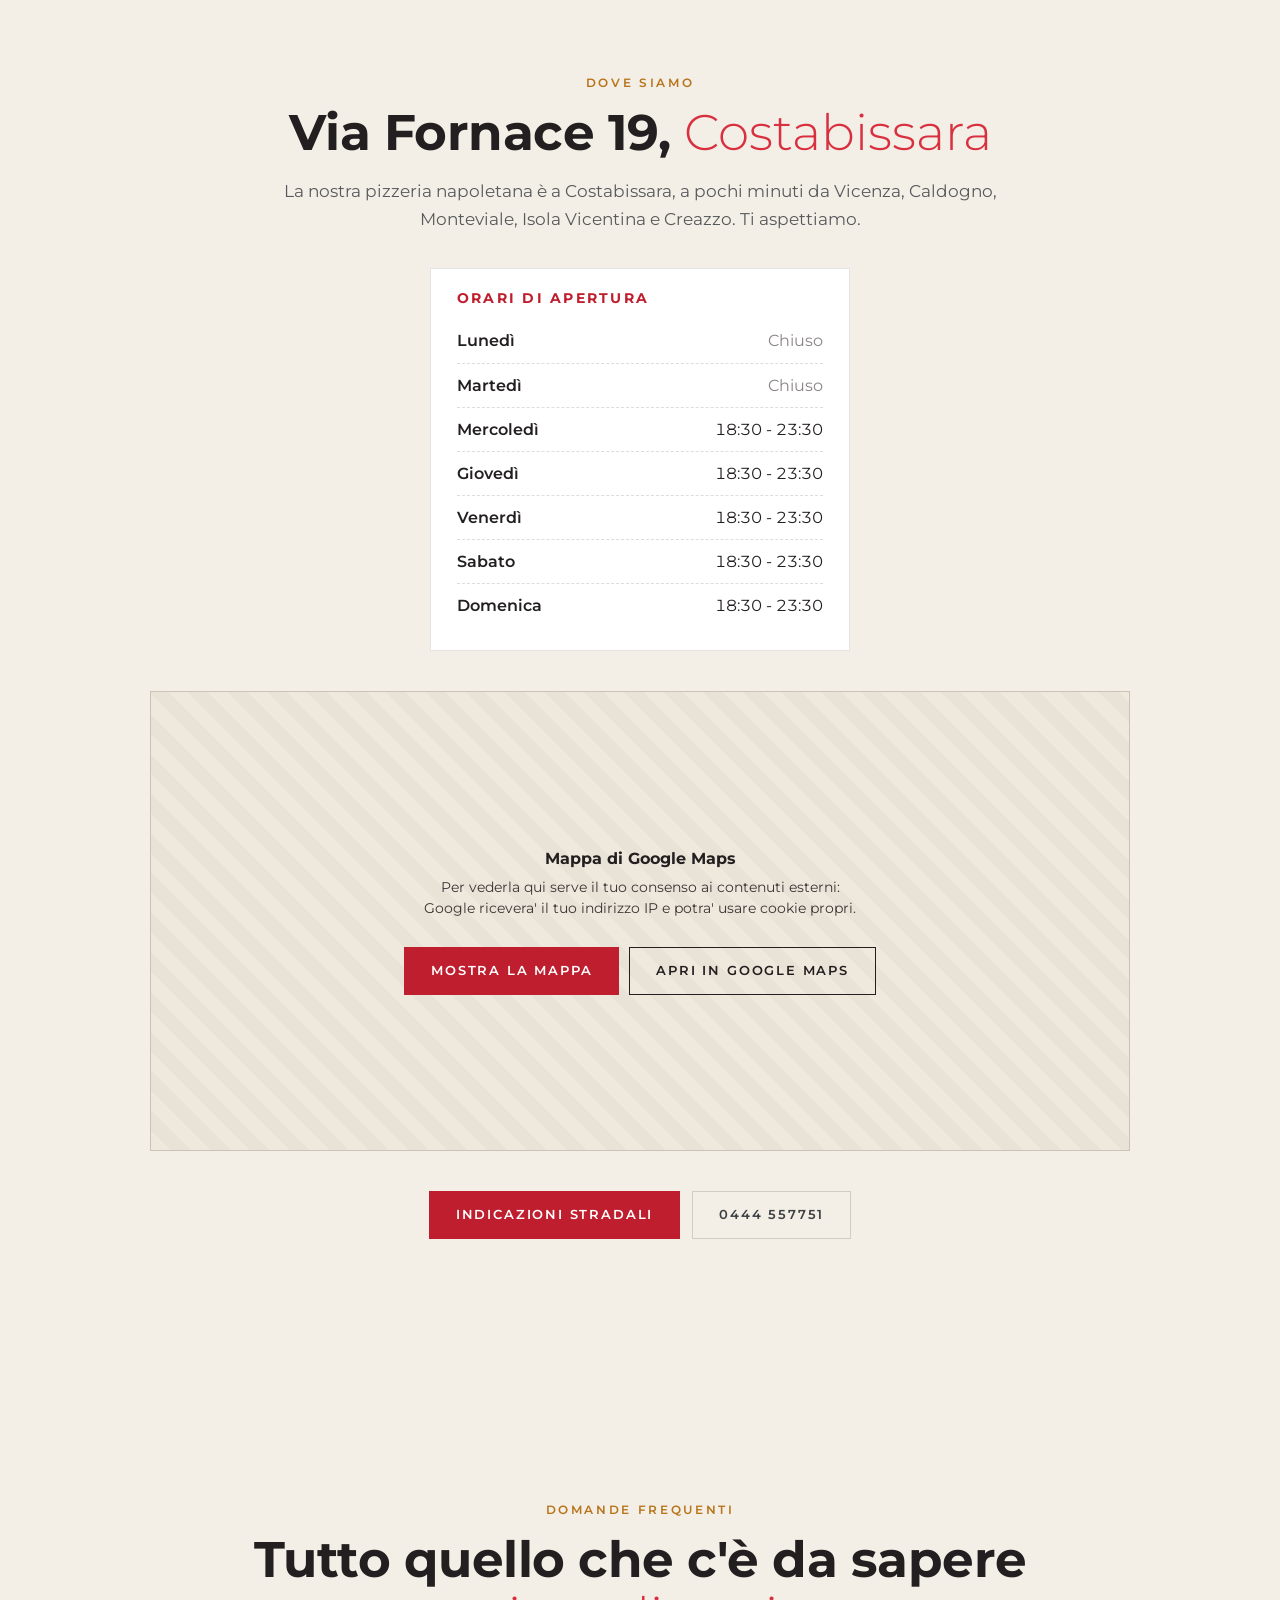
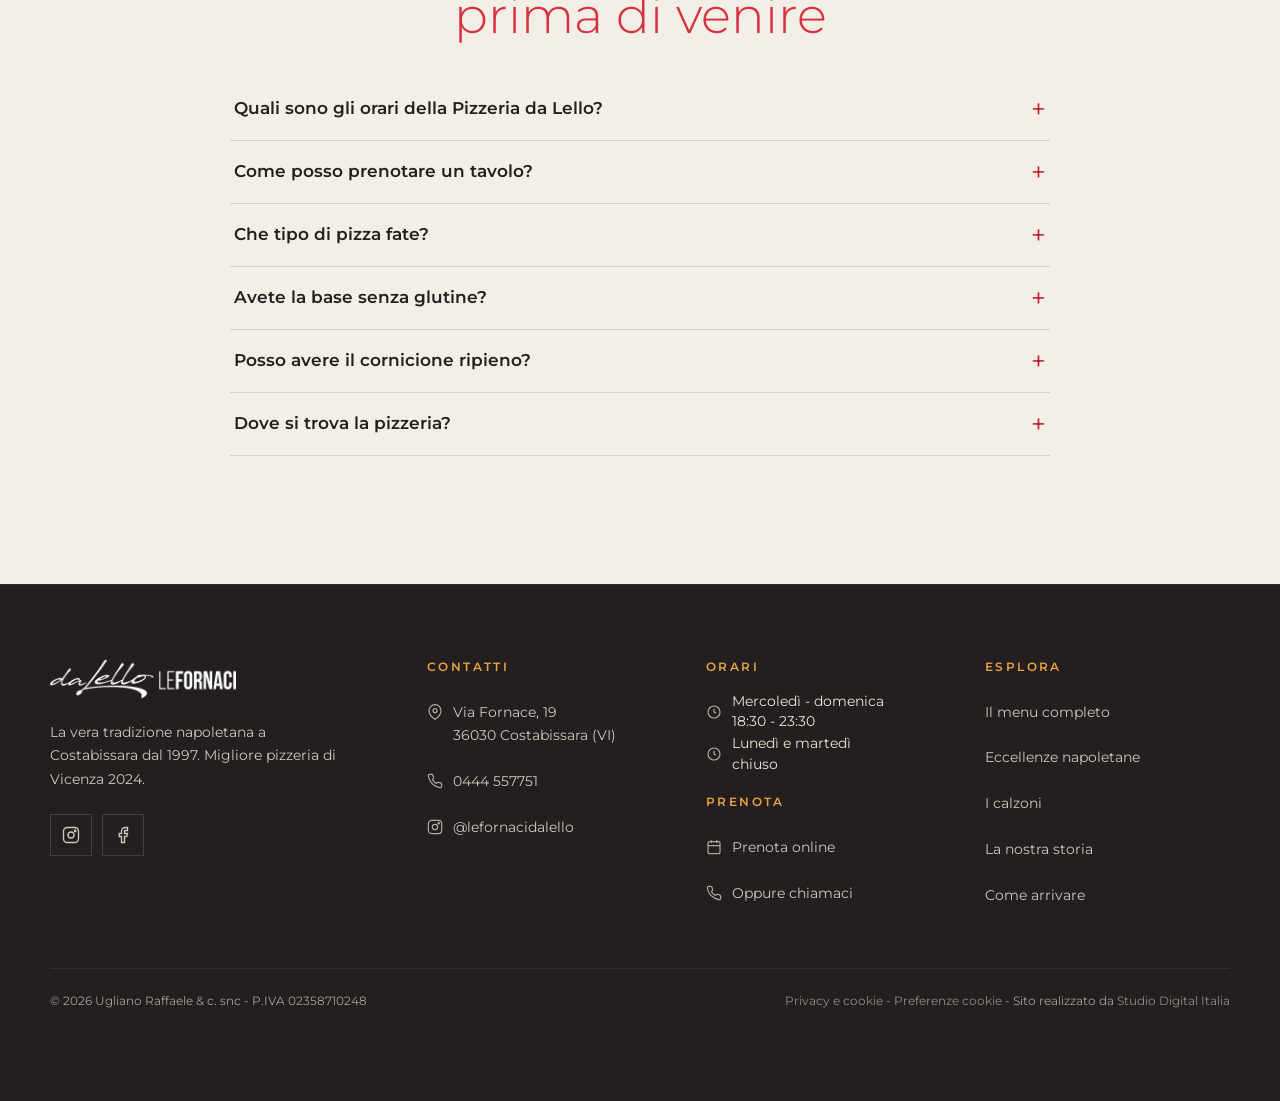
==== commit a33e7a4f: "03/11: Instagram stile banner, simbolo surgelati sui fritti, foto Calzone Napoli e Calzone, PDF menu" ====
--- a/index.html
+++ b/index.html
@@ -69,12 +69,12 @@
       <h2 class="h2">Guarda cosa <em>sforniamo</em></h2>
       <p class="lead" style="margin-top:14px;opacity:.85">La pizza del mese, le novità e qualche risata dietro al bancone: su @lefornacidalello arriva tutto prima.</p></div>
       <div class="ig-grid rv">
-        <a class="ig-it ig-vid" href="https://www.instagram.com/reel/DRm8yAvjaIL/" target="_blank" rel="noopener" aria-label="Guarda su Instagram: Infornare con una mano sola"><video data-src="assets/video/reel/DRm8yAvjaIL.mp4" poster="assets/video/reel/DRm8yAvjaIL.webp" width="432" height="540" muted loop playsinline preload="none" aria-hidden="true"></video><span class="ig-play" aria-hidden="true"></span><span class="ig-views">34,9 mln visualizzazioni</span><span class="ig-cap">Infornare con una mano sola</span></a>
-        <a class="ig-it ig-vid" href="https://www.instagram.com/reel/Co-xFceqr7J/" target="_blank" rel="noopener" aria-label="Guarda su Instagram: Il nostro forno a legna"><video data-src="assets/video/reel/Co-xFceqr7J.mp4" poster="assets/video/reel/Co-xFceqr7J.webp" width="432" height="540" muted loop playsinline preload="none" aria-hidden="true"></video><span class="ig-play" aria-hidden="true"></span><span class="ig-views">189 mila visualizzazioni</span><span class="ig-cap">Il nostro forno a legna</span></a>
-        <a class="ig-it ig-vid" href="https://www.instagram.com/reel/DHJYvz3thS6/" target="_blank" rel="noopener" aria-label="Guarda su Instagram: Vi portiamo da Lello"><video data-src="assets/video/reel/DHJYvz3thS6.mp4" poster="assets/video/reel/DHJYvz3thS6.webp" width="432" height="540" muted loop playsinline preload="none" aria-hidden="true"></video><span class="ig-play" aria-hidden="true"></span><span class="ig-views">187 mila visualizzazioni</span><span class="ig-cap">Vi portiamo da Lello</span></a>
-        <a class="ig-it ig-vid" href="https://www.instagram.com/reel/DWontUSDWd0/" target="_blank" rel="noopener" aria-label="Guarda su Instagram: Mortadella, burrata e pistacchio"><video data-src="assets/video/reel/DWontUSDWd0.mp4" poster="assets/video/reel/DWontUSDWd0.webp" width="432" height="540" muted loop playsinline preload="none" aria-hidden="true"></video><span class="ig-play" aria-hidden="true"></span><span class="ig-views">151 mila visualizzazioni</span><span class="ig-cap">Mortadella, burrata e pistacchio</span></a>
-        <a class="ig-it ig-vid" href="https://www.instagram.com/reel/DRZ_4bxjS3i/" target="_blank" rel="noopener" aria-label="Guarda su Instagram: Tecnologia nella pizza? No grazie"><video data-src="assets/video/reel/DRZ_4bxjS3i.mp4" poster="assets/video/reel/DRZ_4bxjS3i.webp" width="432" height="540" muted loop playsinline preload="none" aria-hidden="true"></video><span class="ig-play" aria-hidden="true"></span><span class="ig-views">140 mila visualizzazioni</span><span class="ig-cap">Tecnologia nella pizza? No grazie</span></a>
-        <a class="ig-it ig-vid" href="https://www.instagram.com/reel/C78yIiXNwKU/" target="_blank" rel="noopener" aria-label="Guarda su Instagram: Eccellenza nella pizza"><video data-src="assets/video/reel/C78yIiXNwKU.mp4" poster="assets/video/reel/C78yIiXNwKU.webp" width="432" height="540" muted loop playsinline preload="none" aria-hidden="true"></video><span class="ig-play" aria-hidden="true"></span><span class="ig-views">34 mila visualizzazioni</span><span class="ig-cap">Eccellenza nella pizza</span></a>
+        <a class="ig-it ig-vid" href="https://www.instagram.com/reel/DRm8yAvjaIL/" target="_blank" rel="noopener" aria-label="Guarda su Instagram: Infornata a una mano"><video data-src="assets/video/reel/DRm8yAvjaIL.mp4" poster="assets/video/reel/DRm8yAvjaIL.webp" width="432" height="540" muted loop playsinline preload="none" aria-hidden="true"></video><span class="ig-band"><span class="ig-t">Infornata a una mano</span><span class="ig-ico" data-icon="ig" aria-hidden="true"></span></span></a>
+        <a class="ig-it ig-vid" href="https://www.instagram.com/reel/Co-xFceqr7J/" target="_blank" rel="noopener" aria-label="Guarda su Instagram: Il forno a legna"><video data-src="assets/video/reel/Co-xFceqr7J.mp4" poster="assets/video/reel/Co-xFceqr7J.webp" width="432" height="540" muted loop playsinline preload="none" aria-hidden="true"></video><span class="ig-band"><span class="ig-t">Il forno a legna</span><span class="ig-ico" data-icon="ig" aria-hidden="true"></span></span></a>
+        <a class="ig-it ig-vid" href="https://www.instagram.com/reel/DHJYvz3thS6/" target="_blank" rel="noopener" aria-label="Guarda su Instagram: Vi portiamo da Lello"><video data-src="assets/video/reel/DHJYvz3thS6.mp4" poster="assets/video/reel/DHJYvz3thS6.webp" width="432" height="540" muted loop playsinline preload="none" aria-hidden="true"></video><span class="ig-band"><span class="ig-t">Vi portiamo da Lello</span><span class="ig-ico" data-icon="ig" aria-hidden="true"></span></span></a>
+        <a class="ig-it ig-vid" href="https://www.instagram.com/reel/DWontUSDWd0/" target="_blank" rel="noopener" aria-label="Guarda su Instagram: Mortadella e pistacchio"><video data-src="assets/video/reel/DWontUSDWd0.mp4" poster="assets/video/reel/DWontUSDWd0.webp" width="432" height="540" muted loop playsinline preload="none" aria-hidden="true"></video><span class="ig-band"><span class="ig-t">Mortadella e pistacchio</span><span class="ig-ico" data-icon="ig" aria-hidden="true"></span></span></a>
+        <a class="ig-it ig-vid" href="https://www.instagram.com/reel/DRZ_4bxjS3i/" target="_blank" rel="noopener" aria-label="Guarda su Instagram: Solo fatta a mano"><video data-src="assets/video/reel/DRZ_4bxjS3i.mp4" poster="assets/video/reel/DRZ_4bxjS3i.webp" width="432" height="540" muted loop playsinline preload="none" aria-hidden="true"></video><span class="ig-band"><span class="ig-t">Solo fatta a mano</span><span class="ig-ico" data-icon="ig" aria-hidden="true"></span></span></a>
+        <a class="ig-it ig-vid" href="https://www.instagram.com/reel/C78yIiXNwKU/" target="_blank" rel="noopener" aria-label="Guarda su Instagram: Appena sfornata"><video data-src="assets/video/reel/C78yIiXNwKU.mp4" poster="assets/video/reel/C78yIiXNwKU.webp" width="432" height="540" muted loop playsinline preload="none" aria-hidden="true"></video><span class="ig-band"><span class="ig-t">Appena sfornata</span><span class="ig-ico" data-icon="ig" aria-hidden="true"></span></span></a>
       </div>
       <a class="btn btn-red ig-btn" href="https://www.instagram.com/lefornacidalello/" target="_blank" rel="noopener"><span data-icon="ig"></span>Segui @lefornacidalello</a>
     </div>
--- a/assets/css/style.css
+++ b/assets/css/style.css
@@ -746,14 +746,6 @@
 .ig-it:hover .ig-cap{opacity:1}
 .ig-play{position:absolute;top:10px;right:10px;z-index:1;width:28px;height:28px;border-radius:50%;background:rgba(0,0,0,.55)}
 .ig-play::before{content:"";position:absolute;left:11px;top:8px;border-left:9px solid #fff;border-top:6px solid transparent;border-bottom:6px solid transparent}
-/* reel in locale: video in loop, formato 4:5 */
-.ig-it.ig-vid{aspect-ratio:4/5;background:#231F20}
-.ig-vid video{position:absolute;inset:0;width:100%;height:100%;object-fit:cover;display:block;transition:transform .5s ease}
-.ig-vid:hover video{transform:scale(1.04)}
-.ig-vid::after{opacity:1;background:linear-gradient(180deg,rgba(0,0,0,.35),transparent 28%,transparent 60%,rgba(0,0,0,.6))}
-.ig-vid .ig-cap{opacity:1;font-weight:600}
-.ig-views{position:absolute;top:10px;left:12px;z-index:1;color:#fff;font-size:12px;font-weight:600;letter-spacing:.02em;text-shadow:0 1px 4px rgba(0,0,0,.5)}
-.ig-vid.is-playing .ig-play{opacity:0;transition:opacity .3s}
 .ig-consent{margin:18px auto 0;font-size:13px;color:#5b5556}
 .ig-load{background:none;border:0;padding:0;font:inherit;color:#BF1E2E;text-decoration:underline;cursor:pointer}
 .ig-btn{margin-top:28px;gap:10px}
@@ -762,3 +754,30 @@
   .ig-grid{grid-template-columns:repeat(2,1fr);gap:6px;margin-top:26px}
   .ig-cap{display:none}
 }
+
+/* ===== 03/11/2026 Instagram: striscia di reel a tutta larghezza, stile "banner" coerente col sito ===== */
+#instagram{overflow-x:clip}
+#instagram .ig-grid{display:grid;grid-template-columns:repeat(6,1fr);gap:10px;width:100vw;max-width:none;margin:40px 0 0 calc(50% - 50vw);padding:0 10px;box-sizing:border-box}
+#instagram .ig-vid{position:relative;display:block;aspect-ratio:4/5;overflow:hidden;background:var(--nero);border-radius:0;text-decoration:none}
+#instagram .ig-vid::after{content:none}
+#instagram .ig-vid video{position:absolute;inset:0;width:100%;height:100%;object-fit:cover;display:block;transition:transform .6s ease}
+#instagram .ig-vid:hover video{transform:scale(1.05)}
+#instagram .ig-band{position:absolute;left:0;right:0;bottom:0;min-height:54px;box-sizing:border-box;display:flex;align-items:center;justify-content:space-between;gap:10px;padding:13px 14px;background:var(--rosso);color:#fff;font:600 11.5px/1.25 var(--ff-b);letter-spacing:.14em;text-transform:uppercase;text-align:left;transition:background .2s}
+#instagram .ig-vid:hover .ig-band{background:var(--rosso-2)}
+#instagram .ig-ico{flex:0 0 auto;display:inline-flex;width:16px;height:16px;opacity:.9}
+#instagram .ig-ico svg{width:16px;height:16px}
+#instagram .ig-btn{margin-top:34px}
+@media (max-width:1100px){ #instagram .ig-band{font-size:10.5px;letter-spacing:.1em;padding:11px 12px} }
+@media (max-width:980px){
+  #instagram .ig-grid{display:flex;gap:8px;overflow-x:auto;scroll-snap-type:x mandatory;padding:0 16px 6px;margin-top:28px;scrollbar-width:none;-webkit-overflow-scrolling:touch}
+  #instagram .ig-grid::-webkit-scrollbar{display:none}
+  #instagram .ig-vid{flex:0 0 46vw;max-width:260px;scroll-snap-align:start}
+}
+@media (max-width:560px){ #instagram .ig-vid{flex-basis:62vw} }
+/* simbolo prodotti surgelati nel menu */
+.frz{display:inline-block;width:.95em;height:.95em;vertical-align:-.12em;margin-left:.2em;fill:none;stroke:#36688A;stroke-width:2.2;stroke-linecap:round;stroke-linejoin:round}
+.frz-leg{display:inline-flex;align-items:center;gap:.35em;font-style:normal;font-weight:600;color:#36688A}
+.frz-leg .frz{margin-left:0}
+.wh-frz{display:flex;align-items:center;gap:.4em;margin:6px 0 0;font-size:13px;font-weight:600;color:#36688A}
+.wh-frz[hidden]{display:none}
+.wh-frz .frz{margin-left:0;width:1.05em;height:1.05em}
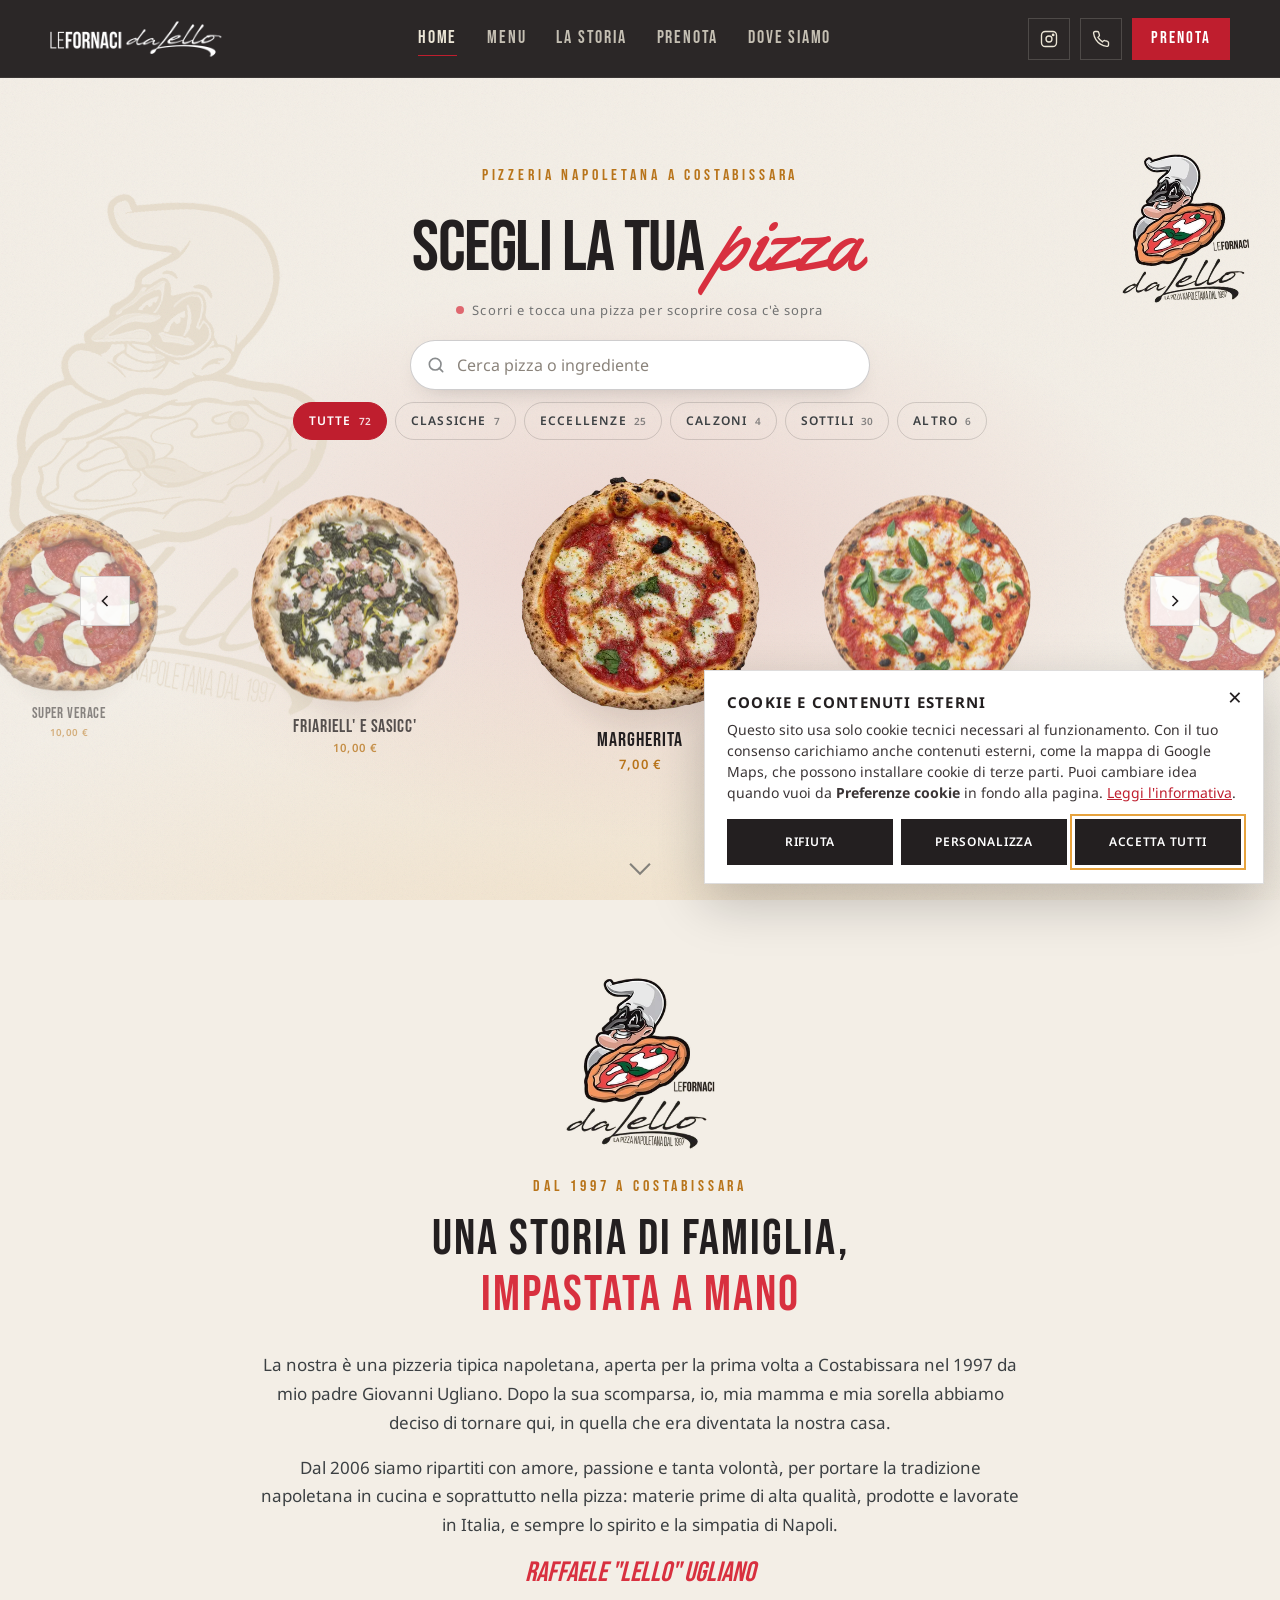
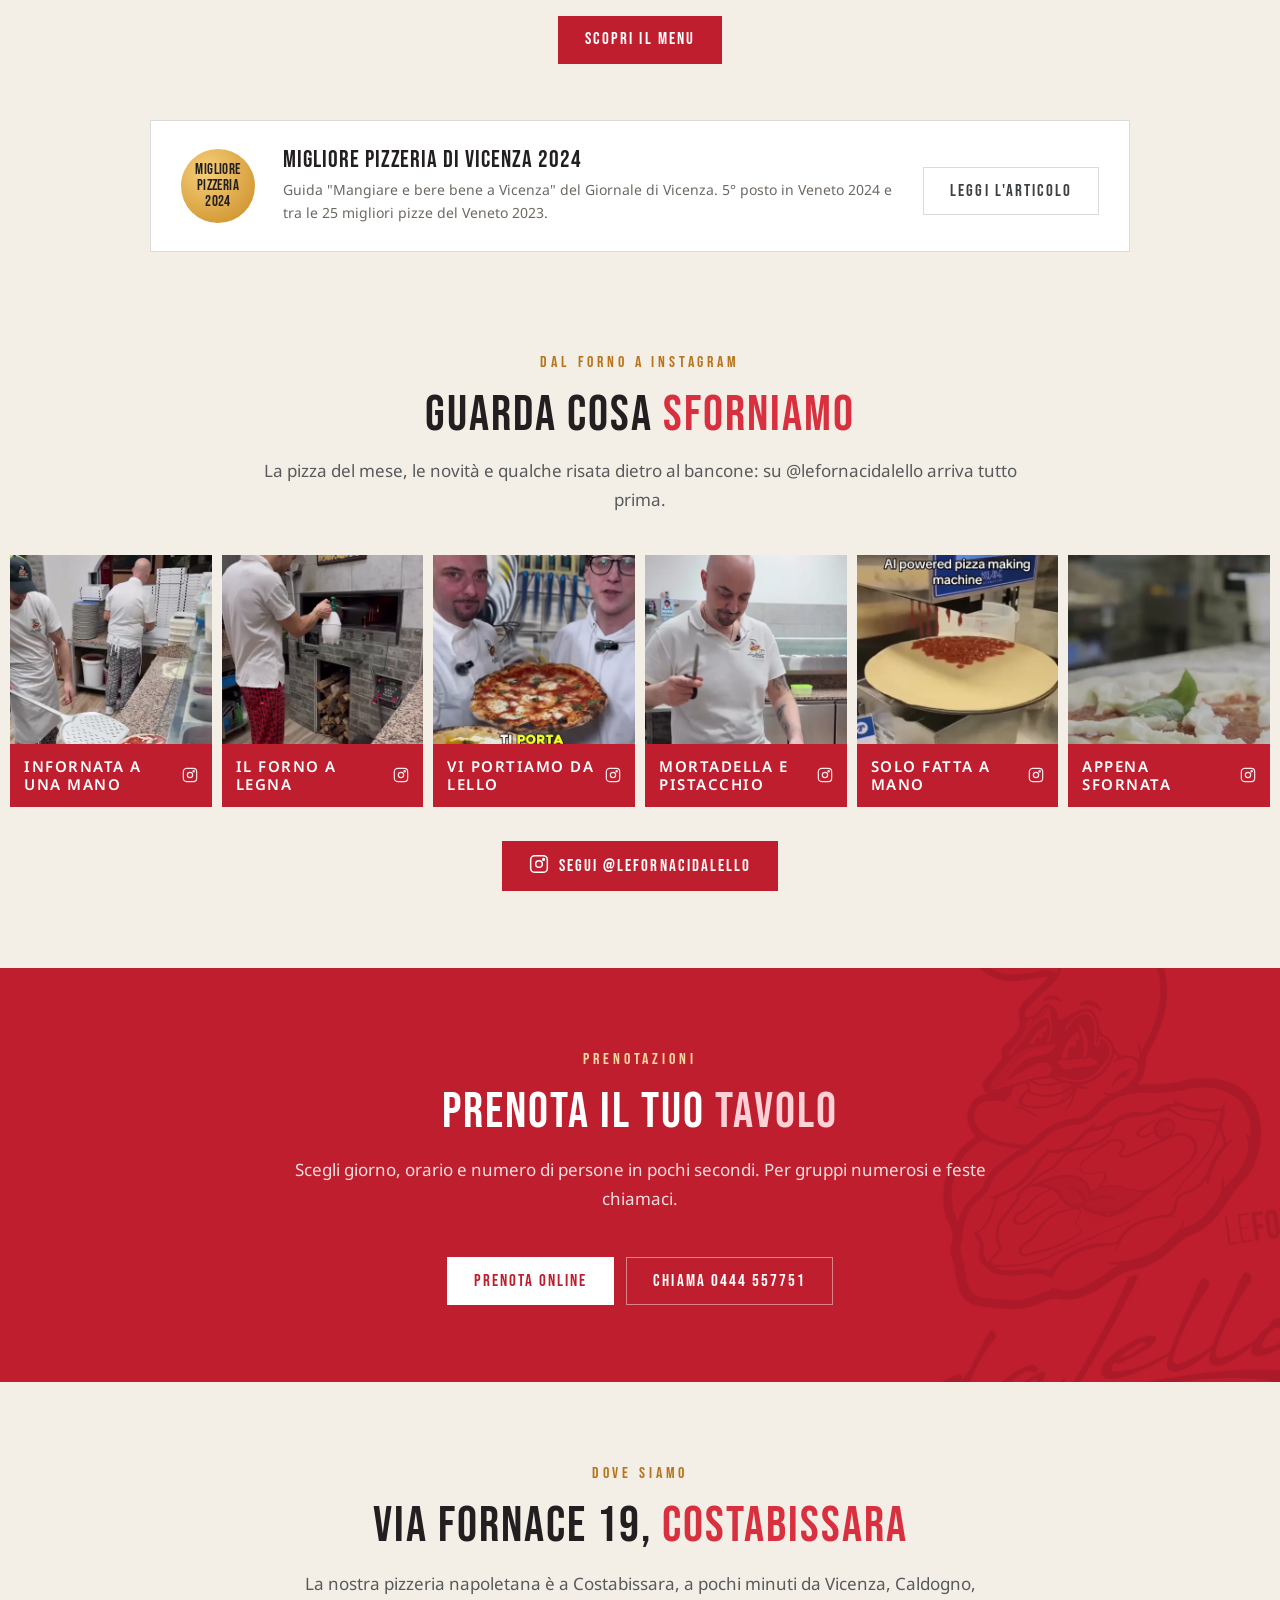
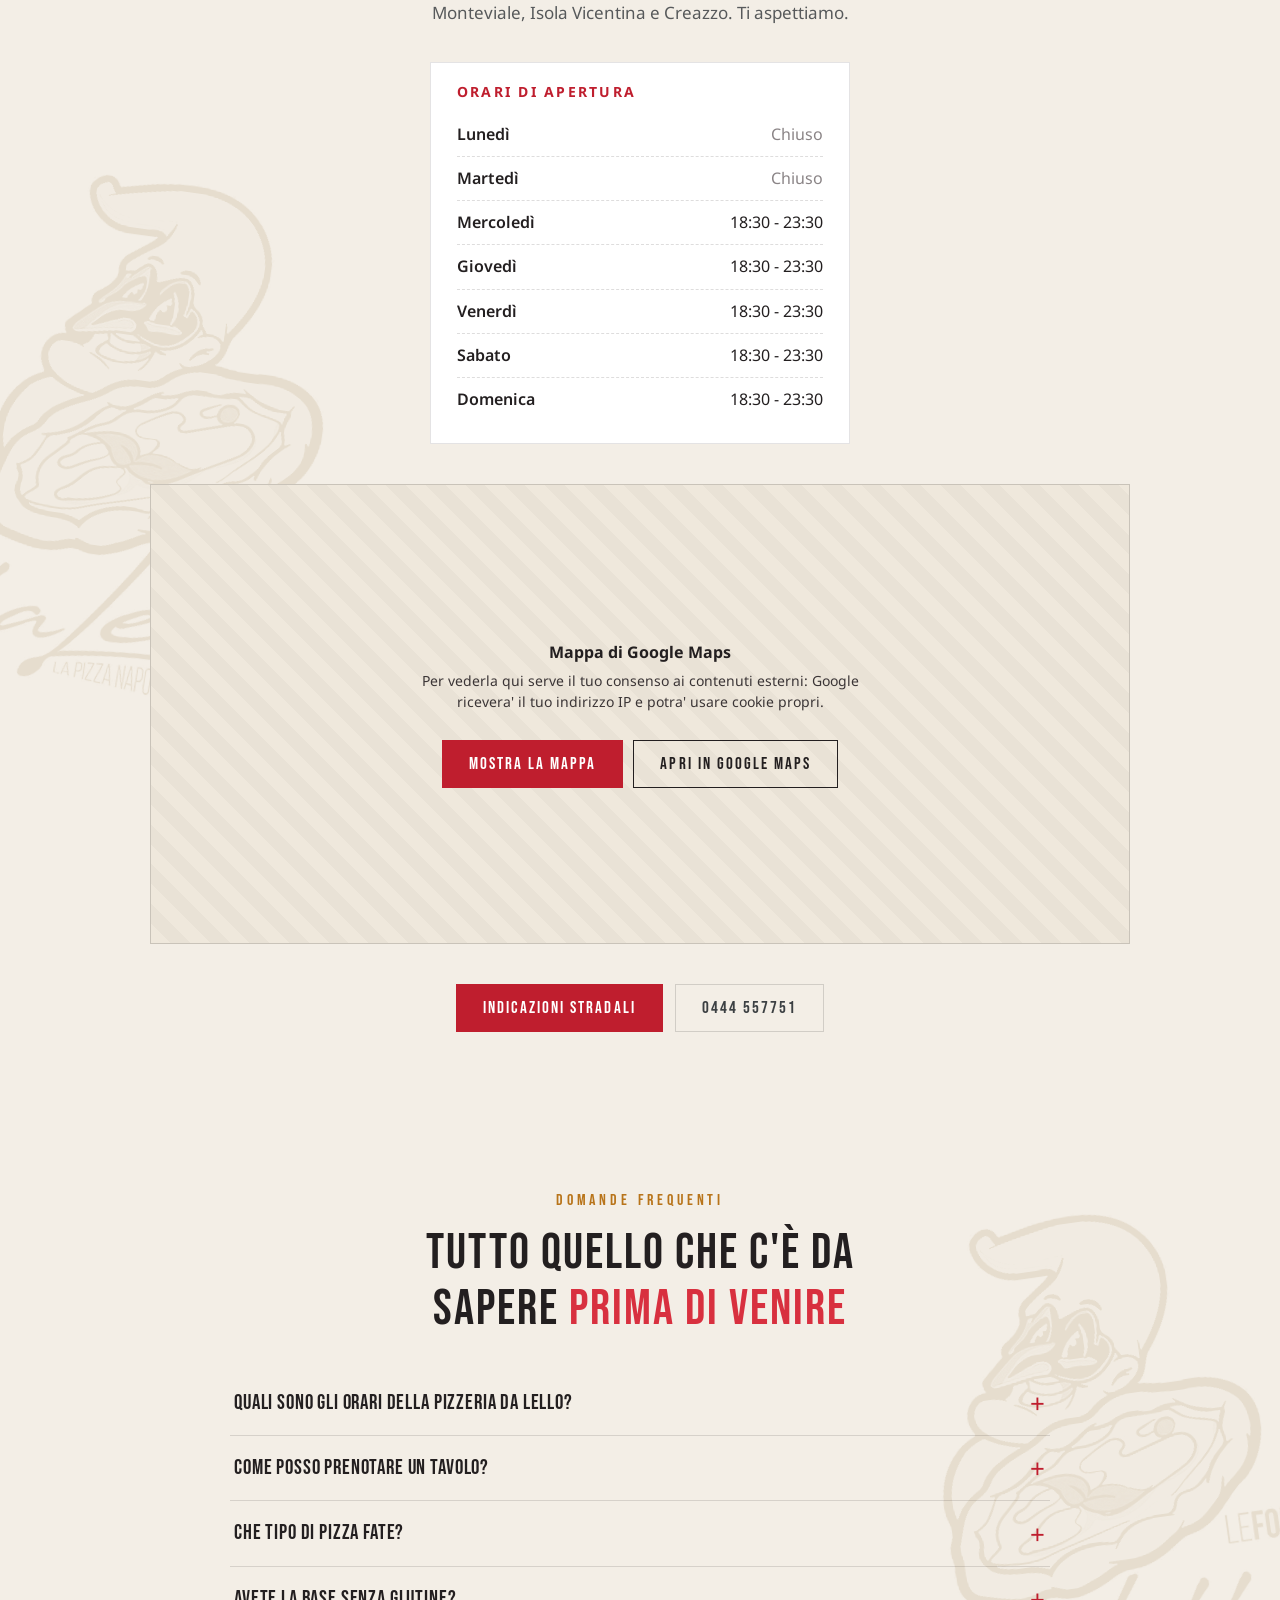
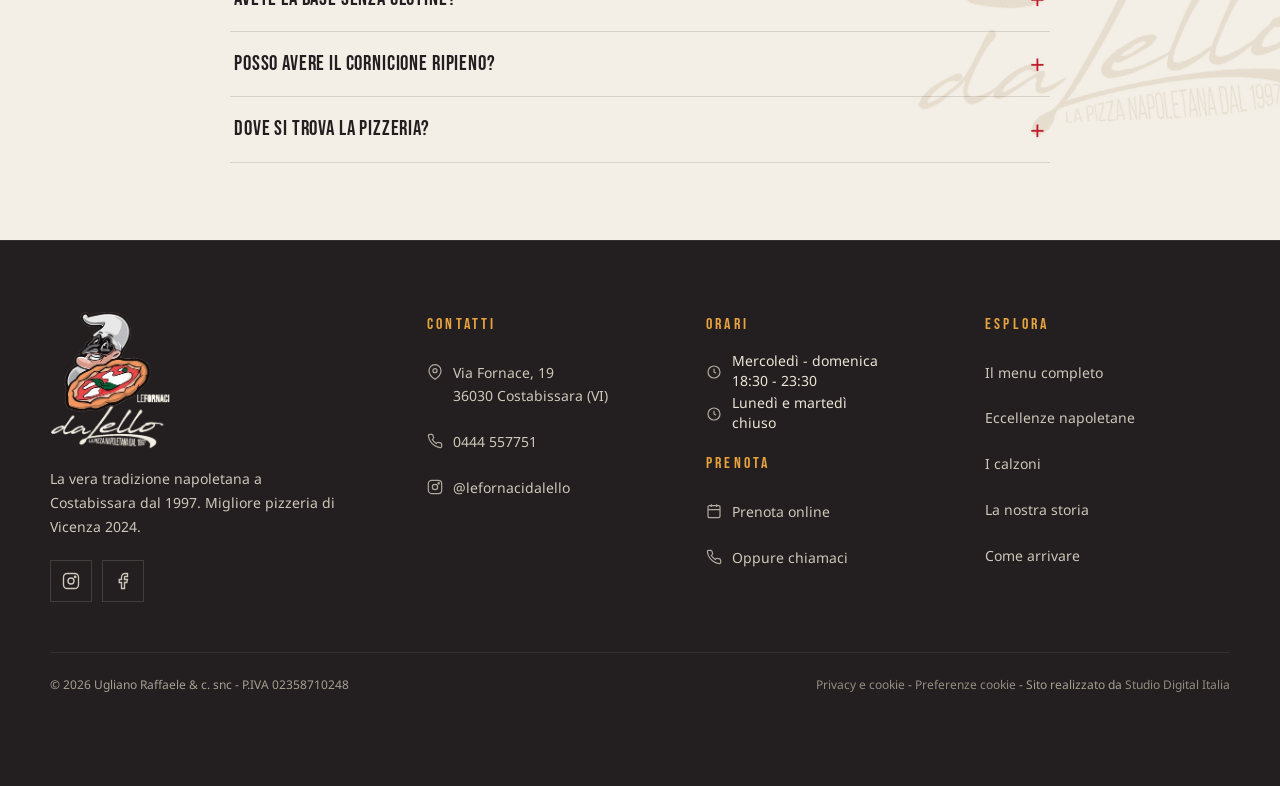
==== commit 08cd30e1: "04/11: logo e caricamento iniziale, filigrane, font Bebas Neue + Noto Sans, spazi sezioni ridotti, f" ====
--- a/index.html
+++ b/index.html
@@ -3,6 +3,10 @@
 <head>
 <meta charset="utf-8">
 <meta name="viewport" content="width=device-width, initial-scale=1, viewport-fit=cover">
+<!-- Caricamento con il logo (04/11/2026): a ogni apertura di pagina, minimo 1,5 s (intanto si caricano le foto), massimo 3 s -->
+<script>document.documentElement.classList.add('sp-on')</script>
+<style>.sp{display:none}html.sp-on .sp{display:flex;position:fixed;inset:0;z-index:9999;flex-direction:column;align-items:center;justify-content:center;gap:26px;background:#F3EEE6;animation:spAuto .45s ease 3.3s forwards}html.sp-on .sp img{width:min(210px,50vw);height:auto;animation:spIn .7s cubic-bezier(.2,.8,.2,1) both}html.sp-on .sp i{position:relative;display:block;width:120px;height:3px;overflow:hidden;background:rgba(191,30,46,.15)}html.sp-on .sp i:after{content:"";position:absolute;inset:0;background:#BF1E2E;transform-origin:left;animation:spBar 1.5s ease-out both}html.sp-on .sp.out{opacity:0;visibility:hidden;transition:opacity .45s ease,visibility 0s .45s}@keyframes spIn{from{opacity:0;transform:scale(.92) translateY(8px)}to{opacity:1;transform:none}}@keyframes spBar{from{transform:scaleX(0)}to{transform:scaleX(1)}}@keyframes spAuto{to{opacity:0;visibility:hidden}}@media (prefers-reduced-motion:reduce){html.sp-on .sp img,html.sp-on .sp i:after{animation:none}}</style>
+<link rel="preload" href="assets/img/logo-lello-sm.webp" as="image" type="image/webp">
 <title>Pizzeria da Lello Le Fornaci | Pizza napoletana a Costabissara, Vicenza</title>
 <meta name="description" content="Pizzeria napoletana a Costabissara (Vicenza) dal 1997: Migliore pizzeria di Vicenza 2024. Pizze napoletane, eccellenze con prodotti D.O.P. campani, pizze sottili, calzoni e fritti. Aperti da mercoledì a domenica, 18:30-23:30. Prenota online.">
 <meta name="robots" content="index, follow, max-image-preview:large">
@@ -22,16 +26,21 @@
 <link rel="apple-touch-icon" href="apple-touch-icon.png">
 
 <link rel="stylesheet" href="assets/fonts/google-fonts.css">
+<link rel="preload" href="assets/fonts/bebas-neue-latin-400-normal.woff2" as="font" type="font/woff2" crossorigin>
+<link rel="preload" href="assets/fonts/noto-sans-latin-400-normal.woff2" as="font" type="font/woff2" crossorigin>
 <link rel="stylesheet" href="assets/css/style.css">
-<script type="application/ld+json">{"@context": "https://schema.org", "@graph": [{"@type": "Restaurant", "@id": "https://www.pizzeriadalello.it/#pizzeria", "name": "Pizzeria da Lello Le Fornaci", "alternateName": ["Le Fornaci da Lello", "Pizzeria da Lello Costabissara"], "description": "Pizzeria napoletana a Costabissara (Vicenza) dal 1997. Migliore pizzeria di Vicenza 2024 per la guida Mangiare e bere bene a Vicenza del Giornale di Vicenza.", "url": "https://www.pizzeriadalello.it/", "telephone": "+39 0444 557751", "priceRange": "€€", "currenciesAccepted": "EUR", "image": ["https://www.pizzeriadalello.it/assets/img/sito/gallery-45.jpg", "https://www.pizzeriadalello.it/assets/img/sito/gallery-32.jpg"], "logo": "https://www.pizzeriadalello.it/assets/img/logo-lefornaci-dalello.png", "servesCuisine": ["Pizza napoletana", "Pizza", "Cucina napoletana", "Calzoni", "Fritti napoletani"], "address": {"@type": "PostalAddress", "streetAddress": "Via Fornace, 19", "addressLocality": "Costabissara", "postalCode": "36030", "addressRegion": "VI", "addressCountry": "IT"}, "hasMap": "https://goo.gl/maps/xHmBJgUzRxz33J5g7", "areaServed": ["Costabissara", "Vicenza", "Caldogno", "Monteviale", "Isola Vicentina", "Creazzo", "Gambugliano"], "openingHoursSpecification": [{"@type": "OpeningHoursSpecification", "dayOfWeek": ["Wednesday", "Thursday", "Friday", "Saturday", "Sunday"], "opens": "18:30", "closes": "23:30"}], "hasMenu": "https://www.pizzeriadalello.it/menu.html", "acceptsReservations": "https://www.octotable.com/book/restaurant/420578/welcome", "foundingDate": "1997", "founder": {"@type": "Person", "name": "Giovanni Ugliano"}, "award": ["Migliore pizzeria di Vicenza 2024 - Mangiare e bere bene a Vicenza, Il Giornale di Vicenza", "5° posto in Veneto 2024"], "sameAs": ["https://www.instagram.com/lefornacidalello/", "https://www.facebook.com/lefornacidalello"]}, {"@type": "WebSite", "@id": "https://www.pizzeriadalello.it/#sito", "url": "https://www.pizzeriadalello.it/", "name": "Pizzeria da Lello Le Fornaci", "inLanguage": "it-IT", "publisher": {"@id": "https://www.pizzeriadalello.it/#pizzeria"}}, {"@type": "FAQPage", "@id": "https://www.pizzeriadalello.it/#faq", "mainEntity": [{"@type": "Question", "name": "Quali sono gli orari della Pizzeria da Lello?", "acceptedAnswer": {"@type": "Answer", "text": "Siamo aperti da mercoledì a domenica, dalle 18:30 alle 23:30. Lunedì e martedì siamo chiusi."}}, {"@type": "Question", "name": "Come posso prenotare un tavolo?", "acceptedAnswer": {"@type": "Answer", "text": "Puoi prenotare online in pochi secondi dal pulsante Prenota oppure chiamarci allo 0444 557751. Per gruppi numerosi e feste ti consigliamo di telefonare."}}, {"@type": "Question", "name": "Che tipo di pizza fate?", "acceptedAnswer": {"@type": "Answer", "text": "La vera pizza napoletana: le classiche, le eccellenze firmate da Lello con prodotti D.O.P. campani, i calzoni al forno o fritti. Abbiamo anche trenta pizze sottili tradizionali e i fritti napoletani: montanare, cuoppo, crocchè e frittatine."}}, {"@type": "Question", "name": "Avete la base senza glutine?", "acceptedAnswer": {"@type": "Answer", "text": "Sì, la base senza glutine è disponibile su richiesta con un supplemento di 3,50 €. Per allergie e intolleranze chiedi al personale la tabella dei 14 allergeni."}}, {"@type": "Question", "name": "Posso avere il cornicione ripieno?", "acceptedAnswer": {"@type": "Answer", "text": "Sì, tutte le pizze Napoli si possono chiedere con il cornicione ripieno (+2,50 €) di ricotta fresca, provola affumicata, fior di latte, friarielli saltati, scarola saltata o cicoli."}}, {"@type": "Question", "name": "Dove si trova la pizzeria?", "acceptedAnswer": {"@type": "Answer", "text": "In Via Fornace 19 a Costabissara (VI), a pochi minuti da Vicenza, Caldogno, Monteviale, Isola Vicentina e Creazzo."}}]}]}</script>
+<script type="application/ld+json">{"@context": "https://schema.org", "@graph": [{"@type": "Restaurant", "@id": "https://www.pizzeriadalello.it/#pizzeria", "name": "Pizzeria da Lello Le Fornaci", "alternateName": ["Le Fornaci da Lello", "Pizzeria da Lello Costabissara"], "description": "Pizzeria napoletana a Costabissara (Vicenza) dal 1997. Migliore pizzeria di Vicenza 2024 per la guida Mangiare e bere bene a Vicenza del Giornale di Vicenza.", "url": "https://www.pizzeriadalello.it/", "telephone": "+39 0444 557751", "priceRange": "€€", "currenciesAccepted": "EUR", "image": ["https://www.pizzeriadalello.it/assets/img/sito/gallery-45.jpg", "https://www.pizzeriadalello.it/assets/img/sito/gallery-32.jpg"], "logo": "https://www.pizzeriadalello.it/assets/img/logo-lello.png", "servesCuisine": ["Pizza napoletana", "Pizza", "Cucina napoletana", "Calzoni", "Fritti napoletani"], "address": {"@type": "PostalAddress", "streetAddress": "Via Fornace, 19", "addressLocality": "Costabissara", "postalCode": "36030", "addressRegion": "VI", "addressCountry": "IT"}, "hasMap": "https://goo.gl/maps/xHmBJgUzRxz33J5g7", "areaServed": ["Costabissara", "Vicenza", "Caldogno", "Monteviale", "Isola Vicentina", "Creazzo", "Gambugliano"], "openingHoursSpecification": [{"@type": "OpeningHoursSpecification", "dayOfWeek": ["Wednesday", "Thursday", "Friday", "Saturday", "Sunday"], "opens": "18:30", "closes": "23:30"}], "hasMenu": "https://www.pizzeriadalello.it/menu.html", "acceptsReservations": "https://www.octotable.com/book/restaurant/420578/welcome", "foundingDate": "1997", "founder": {"@type": "Person", "name": "Giovanni Ugliano"}, "award": ["Migliore pizzeria di Vicenza 2024 - Mangiare e bere bene a Vicenza, Il Giornale di Vicenza", "5° posto in Veneto 2024"], "sameAs": ["https://www.instagram.com/lefornacidalello/", "https://www.facebook.com/lefornacidalello"]}, {"@type": "WebSite", "@id": "https://www.pizzeriadalello.it/#sito", "url": "https://www.pizzeriadalello.it/", "name": "Pizzeria da Lello Le Fornaci", "inLanguage": "it-IT", "publisher": {"@id": "https://www.pizzeriadalello.it/#pizzeria"}}, {"@type": "FAQPage", "@id": "https://www.pizzeriadalello.it/#faq", "mainEntity": [{"@type": "Question", "name": "Quali sono gli orari della Pizzeria da Lello?", "acceptedAnswer": {"@type": "Answer", "text": "Siamo aperti da mercoledì a domenica, dalle 18:30 alle 23:30. Lunedì e martedì siamo chiusi."}}, {"@type": "Question", "name": "Come posso prenotare un tavolo?", "acceptedAnswer": {"@type": "Answer", "text": "Puoi prenotare online in pochi secondi dal pulsante Prenota oppure chiamarci allo 0444 557751. Per gruppi numerosi e feste ti consigliamo di telefonare."}}, {"@type": "Question", "name": "Che tipo di pizza fate?", "acceptedAnswer": {"@type": "Answer", "text": "La vera pizza napoletana: le classiche, le eccellenze firmate da Lello con prodotti D.O.P. campani, i calzoni al forno o fritti. Abbiamo anche trenta pizze sottili tradizionali e i fritti napoletani: montanare, cuoppo, crocchè e frittatine."}}, {"@type": "Question", "name": "Avete la base senza glutine?", "acceptedAnswer": {"@type": "Answer", "text": "Sì, la base senza glutine è disponibile su richiesta con un supplemento di 3,50 €. Per allergie e intolleranze chiedi al personale la tabella dei 14 allergeni."}}, {"@type": "Question", "name": "Posso avere il cornicione ripieno?", "acceptedAnswer": {"@type": "Answer", "text": "Sì, tutte le pizze Napoli si possono chiedere con il cornicione ripieno (+2,50 €) di ricotta fresca, provola affumicata, fior di latte, friarielli saltati, scarola saltata o cicoli."}}, {"@type": "Question", "name": "Dove si trova la pizzeria?", "acceptedAnswer": {"@type": "Answer", "text": "In Via Fornace 19 a Costabissara (VI), a pochi minuti da Vicenza, Caldogno, Monteviale, Isola Vicentina e Creazzo."}}]}]}</script>
 </head>
 <body data-page="home">
+<div class="sp" aria-hidden="true"><img src="assets/img/logo-lello-sm.webp" srcset="assets/img/logo-lello-sm.webp 254w, assets/img/logo-lello.webp 508w" sizes="210px" alt="" width="254" height="293"><i></i></div>
 <div id="site-header"></div>
 
 <main id="main">
   <!-- HERO: la ruota delle pizze (menu dinamico) -->
   <section class="hero" aria-label="Scegli la tua pizza">
+    <span class="hero-wm" aria-hidden="true"></span>
     <div class="hero-head">
+      <img class="hero-logo" src="assets/img/logo-lello-sm.webp" srcset="assets/img/logo-lello-sm.webp 254w, assets/img/logo-lello.webp 508w" sizes="(max-width:980px) 60px, 132px" alt="Logo della Pizzeria da Lello Le Fornaci" width="132" height="152" fetchpriority="high">
       <span class="eyebrow">Pizzeria napoletana a Costabissara</span>
       <h1>Scegli la tua <em>pizza</em></h1>
       <span class="hint"><i></i>Scorri e tocca una pizza per scoprire cosa c'è sopra</span>
@@ -44,6 +53,7 @@
   <section class="sec center intro" id="storia">
     <div class="wrap">
       <div class="rv">
+        <img class="intro-logo" src="assets/img/logo-lello-sm.webp" srcset="assets/img/logo-lello-sm.webp 254w, assets/img/logo-lello.webp 508w" sizes="150px" alt="Logo della Pizzeria da Lello Le Fornaci" width="150" height="173" loading="lazy">
         <span class="eyebrow">Dal 1997 a Costabissara</span>
         <h2 class="h2">Una storia di famiglia,<br><em>impastata a mano</em></h2>
       </div>
@@ -81,7 +91,7 @@
   </section>
 
   <!-- PRENOTA: le prenotazioni passano dal gestionale Octotable del locale (nessun modulo sul sito) -->
-  <section class="sec dark center" id="prenota">
+  <section class="sec dark center wm wm-r" id="prenota">
     <div class="wrap" style="max-width:760px">
       <div class="rv"><span class="eyebrow">Prenotazioni</span>
       <h2 class="h2">Prenota il tuo <em>tavolo</em></h2>
@@ -95,7 +105,7 @@
   </section>
 
   <!-- DOVE SIAMO (come Chill "Where are we?") -->
-  <section class="sec center" id="dove">
+  <section class="sec center wm wm-l" id="dove">
     <div class="wrap">
       <div class="rv"><span class="eyebrow">Dove siamo</span>
       <h2 class="h2">Via Fornace 19, <em>Costabissara</em></h2>
@@ -124,7 +134,7 @@
   </section>
 
   <!-- DOMANDE FREQUENTI (SEO locale: stesse risposte dei dati strutturati FAQPage) -->
-  <section class="sec center" id="faq">
+  <section class="sec center wm wm-r" id="faq">
     <div class="wrap" style="max-width:820px">
       <div class="rv"><span class="eyebrow">Domande frequenti</span>
       <h2 class="h2">Tutto quello che c'è da sapere <em>prima di venire</em></h2></div>
--- a/assets/css/style.css
+++ b/assets/css/style.css
@@ -781,3 +781,102 @@
 .wh-frz{display:flex;align-items:center;gap:.4em;margin:6px 0 0;font-size:13px;font-weight:600;color:#36688A}
 .wh-frz[hidden]{display:none}
 .wh-frz .frz{margin-left:0;width:1.05em;height:1.05em}
+
+/* ===== 04/11/2026 Logo di Lello: logo visibile + filigrana tono su tono ===== */
+.intro-logo{display:block;width:150px;height:auto;margin:0 auto 22px}
+.cta-logo{display:block;width:110px;height:auto;margin:0 auto 22px}
+.ftr .ftr-logo{display:block;width:120px;height:auto}
+/* filigrana: il colore lo decide la sezione (--wm), il disegno arriva dalla maschera del logo */
+:root{--wm:#E6DDCE}
+#prenota{--wm:#AC1A29}
+.legal{--wm:#EAE2D5}
+.wm{position:relative;isolation:isolate;overflow:hidden}
+.wm::before{content:"";position:absolute;z-index:-1;top:50%;width:clamp(280px,36vw,480px);aspect-ratio:508/587;pointer-events:none;background:var(--wm);-webkit-mask:url(../img/logo-filigrana.png) center/contain no-repeat;mask:url(../img/logo-filigrana.png) center/contain no-repeat;transform:translateY(-50%) rotate(-8deg)}
+.wm-r::before{right:-5%}
+.wm-l::before{left:-5%;transform:translateY(-50%) rotate(8deg)}
+.legal.wm::before{top:140px;transform:rotate(-8deg)}
+@media (max-width:980px){
+  .wm::before{width:min(78vw,380px);opacity:.85}
+  .wm-r::before{right:-22%}.wm-l::before{left:-22%}
+  .intro-logo{width:120px;margin-bottom:18px}
+  .cta-logo{width:96px}
+}
+
+/* ===== 04/11/2026 Logo nella hero della home: filigrana a sinistra + logo visibile ===== */
+.hero{isolation:isolate}
+.hero-wm{position:absolute;z-index:-1;left:-3%;top:50%;width:clamp(320px,34vw,540px);aspect-ratio:508/587;pointer-events:none;background:#E7DDCD;-webkit-mask:url(../img/logo-filigrana.png) center/contain no-repeat;mask:url(../img/logo-filigrana.png) center/contain no-repeat;transform:translateY(-50%) rotate(8deg);transition:opacity .5s}
+.hero:has(.wheel.is-open) .hero-wm{opacity:.45}
+.hero-logo{display:block;height:auto}
+@media (min-width:981px){
+  .hero-logo{position:absolute;width:132px;right:max(32px,calc(50vw - 610px));top:-8px;transform:rotate(-5deg)}
+}
+@media (max-width:980px){
+  .hero-logo{width:60px;margin:0 auto 8px}
+  .hero-wm{width:min(86vw,420px);left:-30%;top:46%;opacity:.8}
+}
+
+/* ===== 04/11/2026 FONT DEL SITO: Bebas Neue per titoli, menu e pulsanti + Noto Sans per i testi
+   (ispirati a catellopizzeria.it, approvati da Luca). Font in locale (assets/fonts), licenza SIL OFL.
+   Il menu in stile stampato (menu.html, versione "ufficiale") mantiene i suoi font FSEC/FSC come il PDF. ===== */
+@font-face{font-family:'Bebas Neue';src:url(../fonts/bebas-neue-latin-400-normal.woff2) format('woff2');font-weight:100 900;font-style:normal;font-display:swap}
+@font-face{font-family:'Noto Sans';src:url(../fonts/noto-sans-latin-400-normal.woff2) format('woff2');font-weight:400;font-display:swap}
+@font-face{font-family:'Noto Sans';src:url(../fonts/noto-sans-latin-500-normal.woff2) format('woff2');font-weight:500;font-display:swap}
+@font-face{font-family:'Noto Sans';src:url(../fonts/noto-sans-latin-600-normal.woff2) format('woff2');font-weight:600;font-display:swap}
+@font-face{font-family:'Noto Sans';src:url(../fonts/noto-sans-latin-700-normal.woff2) format('woff2');font-weight:700 900;font-display:swap}
+body{--ff-t:'Bebas Neue','Arial Narrow',sans-serif;--ff-s:'Bebas Neue','Arial Narrow',sans-serif;--ff-b:'Noto Sans',system-ui,sans-serif}
+body h1,body h2,body h3,body .h2{letter-spacing:.04em;font-weight:400}
+body .h2 em{font-size:1em;font-weight:400;letter-spacing:.04em}
+body .btn,body .nav a,body .eyebrow,body .ftr h5,body .ig-band,body .pz b,body .wh-cat,body .wh-price{font-family:var(--ff-t);font-weight:400}
+body .btn{font-size:17px;letter-spacing:.12em}
+body .nav a{font-size:18px;letter-spacing:.1em}
+body .eyebrow{font-size:16px;letter-spacing:.24em}
+body .ftr h5{font-size:16px}
+body #instagram .ig-band{font-size:15px;letter-spacing:.1em}
+body .pz b{font-size:1.25em;letter-spacing:.05em}
+/* Bebas e' condensato: le scritte piccole in Bebas vanno un po' piu' grandi per restare leggibili */
+.mitem b{font-size:22px;font-weight:400;letter-spacing:.04em;line-height:1.15}
+.mitem .pr{font-size:21px;font-weight:400;letter-spacing:.04em}
+.wh-ing b{font-size:19px;font-weight:400;letter-spacing:.04em}
+.wh-price{font-weight:400;letter-spacing:.03em}
+.wh-sugg b{font-size:19px;font-weight:400;letter-spacing:.04em}
+.wh-sugg em{font-size:18px;font-weight:400;letter-spacing:.04em}
+.faq-it summary{font-size:21px;font-weight:400;letter-spacing:.04em}
+.legal h2{font-size:28px;font-weight:400;letter-spacing:.04em}
+.legal h3{font-size:20px;font-weight:400;letter-spacing:.04em}
+.award .medal{font-weight:400;font-size:15px;letter-spacing:.03em}
+.award h3{font-size:24px;letter-spacing:.04em}
+@media (max-width:980px){ .wh-ing b{font-size:16px} .mitem b{font-size:20px} }
+
+/* menu stile stampato: logo nuovo in copertina */
+.mu-top .mu-firma{width:150px;height:auto;filter:none}
+@media (max-width:560px){.mu-top .mu-firma{width:124px}}
+
+/* ===== 04/11/2026 Spazi tra le sezioni ridotti (prima fino a 130px sopra + 130px sotto) ===== */
+.sec{padding:clamp(48px,6vw,80px) 0}
+#storia{padding-bottom:clamp(32px,4vw,52px)}
+#instagram{padding-top:clamp(28px,3.5vw,48px)}
+.h2,h1,h2{text-wrap:balance}
+@media (max-width:980px){ .sec{padding:44px 0} #storia{padding-bottom:28px} #instagram{padding-top:24px} }
+/* mobile: il Bebas e' stretto, il titolo della hero puo' essere un po' piu' grande senza andare a capo */
+@media (max-width:980px){ .hero-head h1{font-size:clamp(34px,10.5vw,46px)} }
+@media (max-width:374px){ .hero-head h1{font-size:32px} }
+
+/* ===== 04/11/2026 Footer su telefono: brand centrato, Contatti e Orari affiancati, Esplora compatto ===== */
+@media (max-width:640px){
+  .ftr{padding-top:40px}
+  .ftr-grid{grid-template-columns:1fr 1fr;gap:26px 16px}
+  .ftr-grid > div:first-child{grid-column:1/-1;display:flex;flex-direction:column;align-items:center;text-align:center;padding-bottom:24px;border-bottom:1px solid rgba(235,229,213,.1)}
+  .ftr-grid > div:first-child p{margin-top:14px!important;max-width:320px!important}
+  .ftr .ftr-logo{width:104px;margin:0 auto}
+  .ftr .social{justify-content:center;margin-top:16px}
+  .ftr h5{margin:2px 0 10px;font-size:15px}
+  .ftr ul{gap:0}
+  .ftr li{gap:8px;font-size:13px;line-height:1.45}
+  .ftr li svg{width:14px;height:14px;margin-top:9px}
+  .ftr li a,.ftr ul a{padding:6px 0}
+  .ftr-orari li span{padding:5px 0;display:block}
+  .ftr-grid > div:last-child{grid-column:1/-1;text-align:center;padding-top:22px;border-top:1px solid rgba(235,229,213,.1)}
+  .ftr-grid > div:last-child ul{display:flex;flex-wrap:wrap;justify-content:center;gap:2px 18px}
+  .ftr-bot{align-items:center;text-align:center;margin-top:26px}
+}
+@media (max-width:359px){ .ftr-grid{grid-template-columns:1fr} }
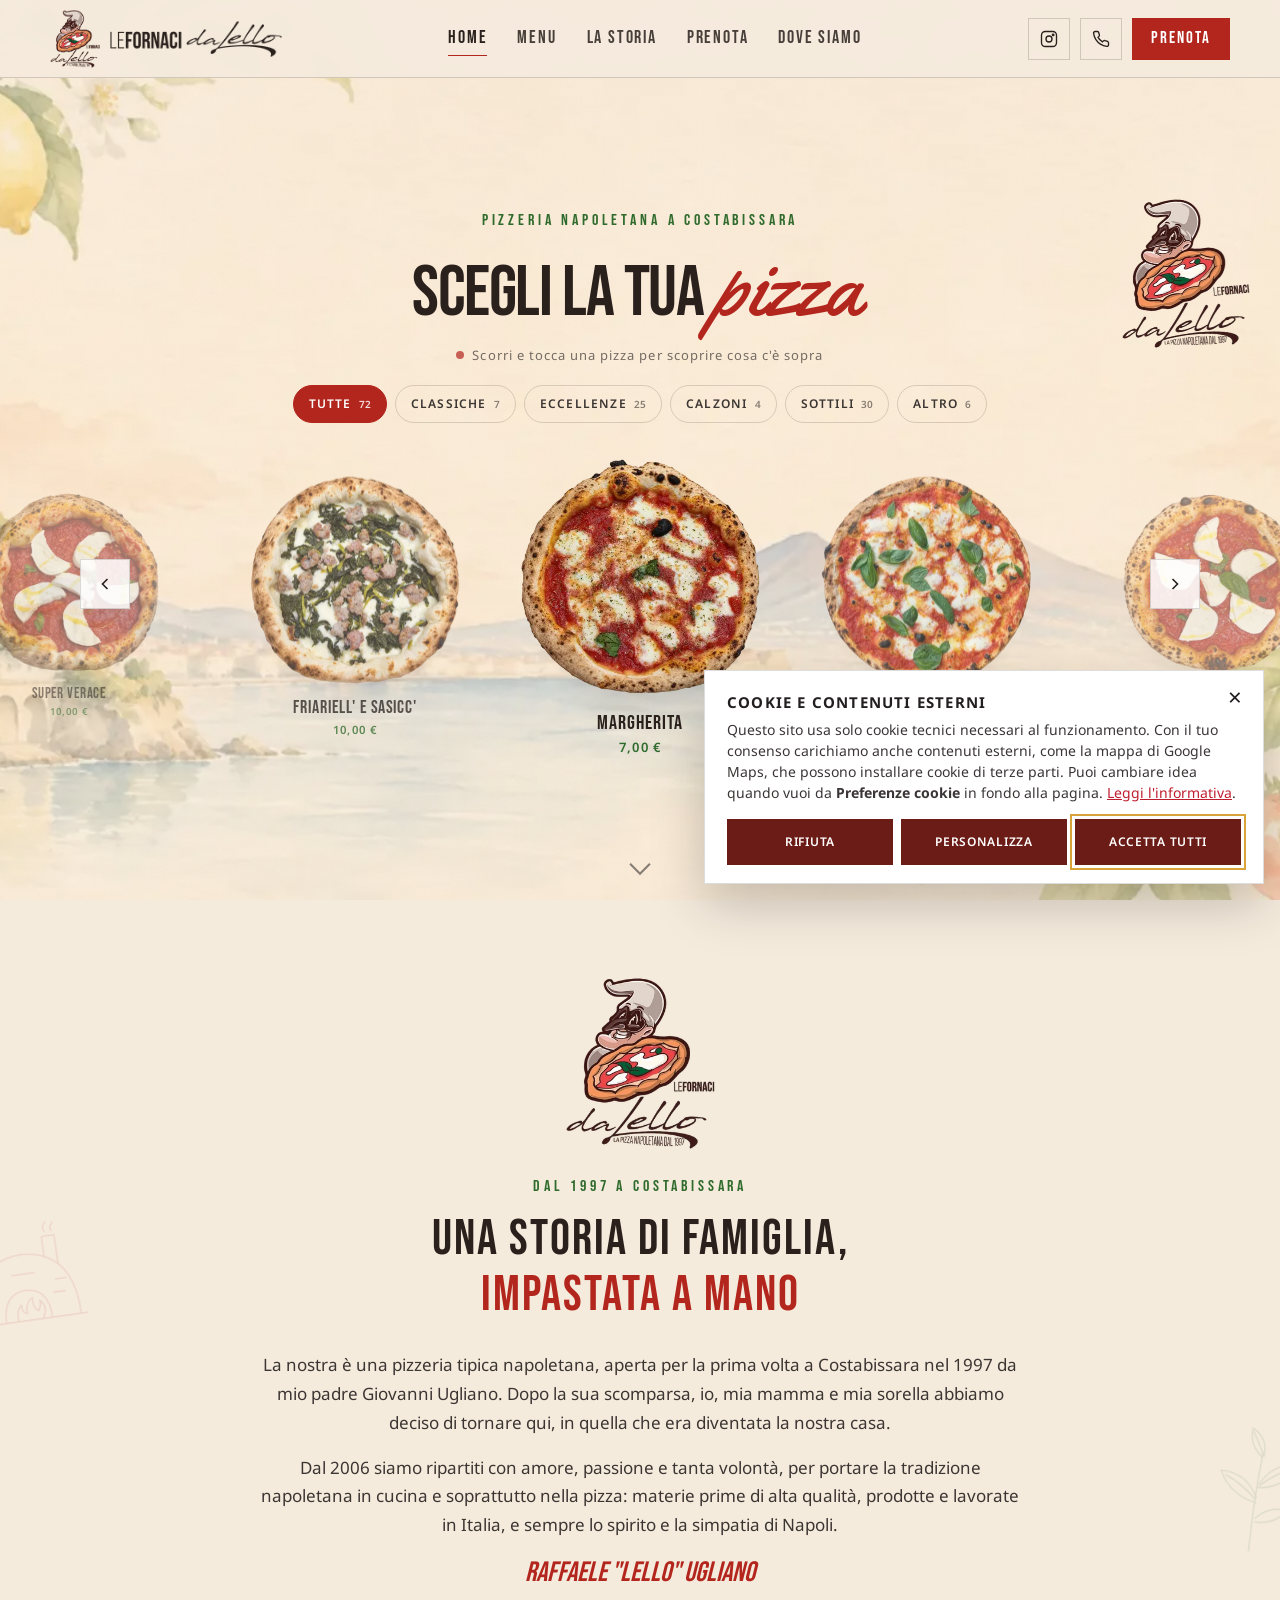
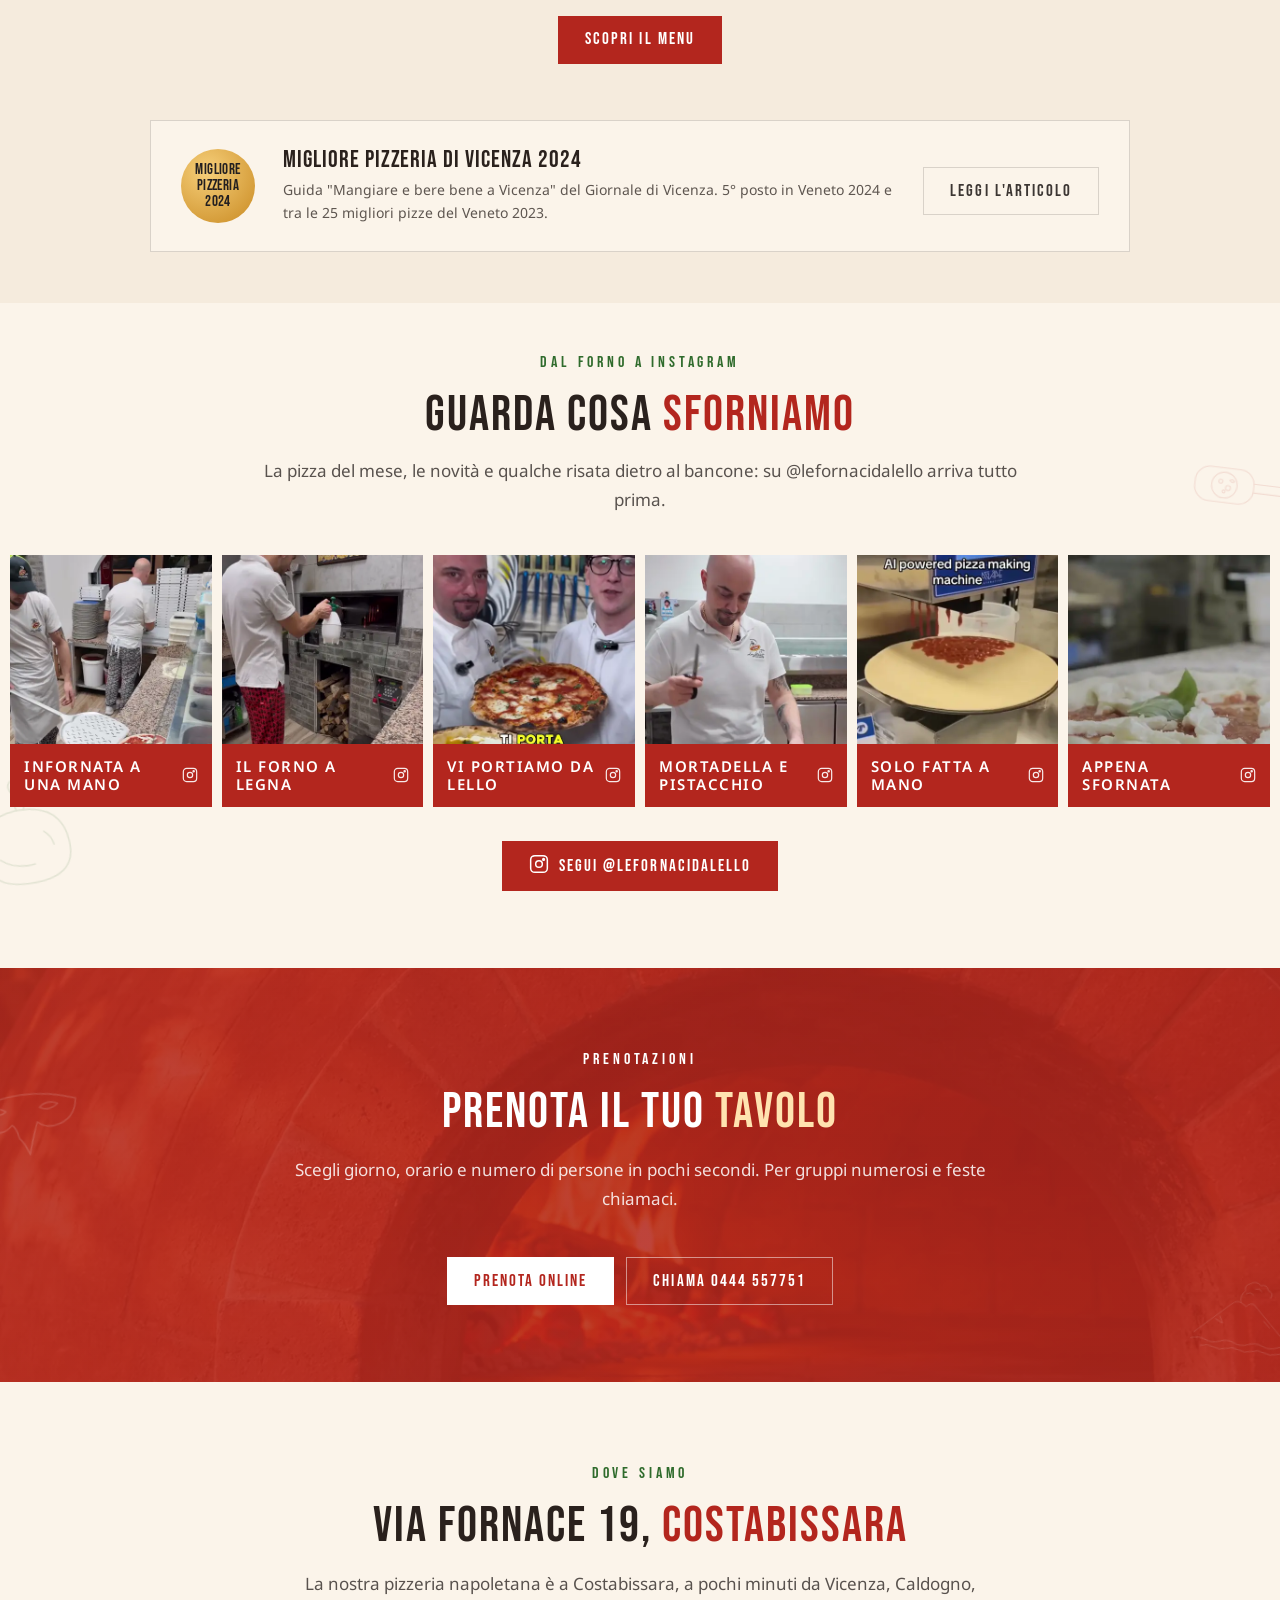
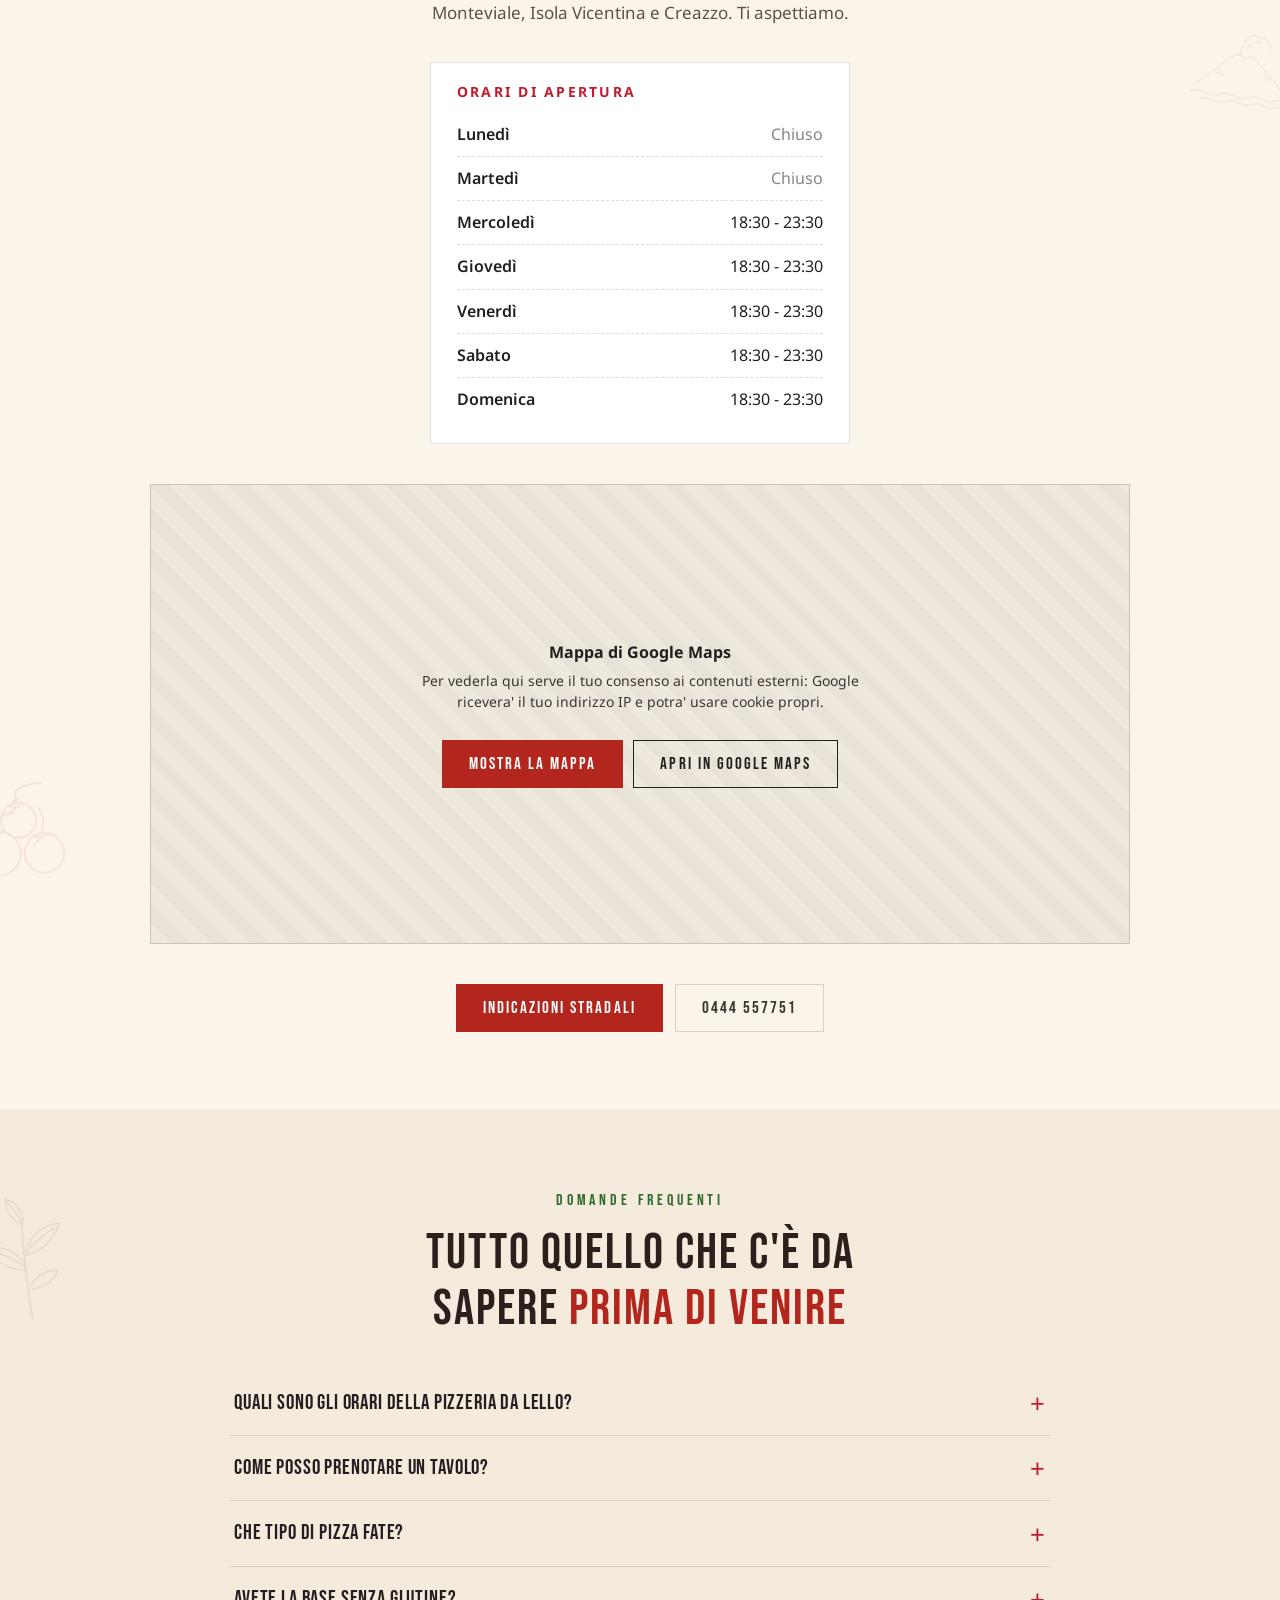
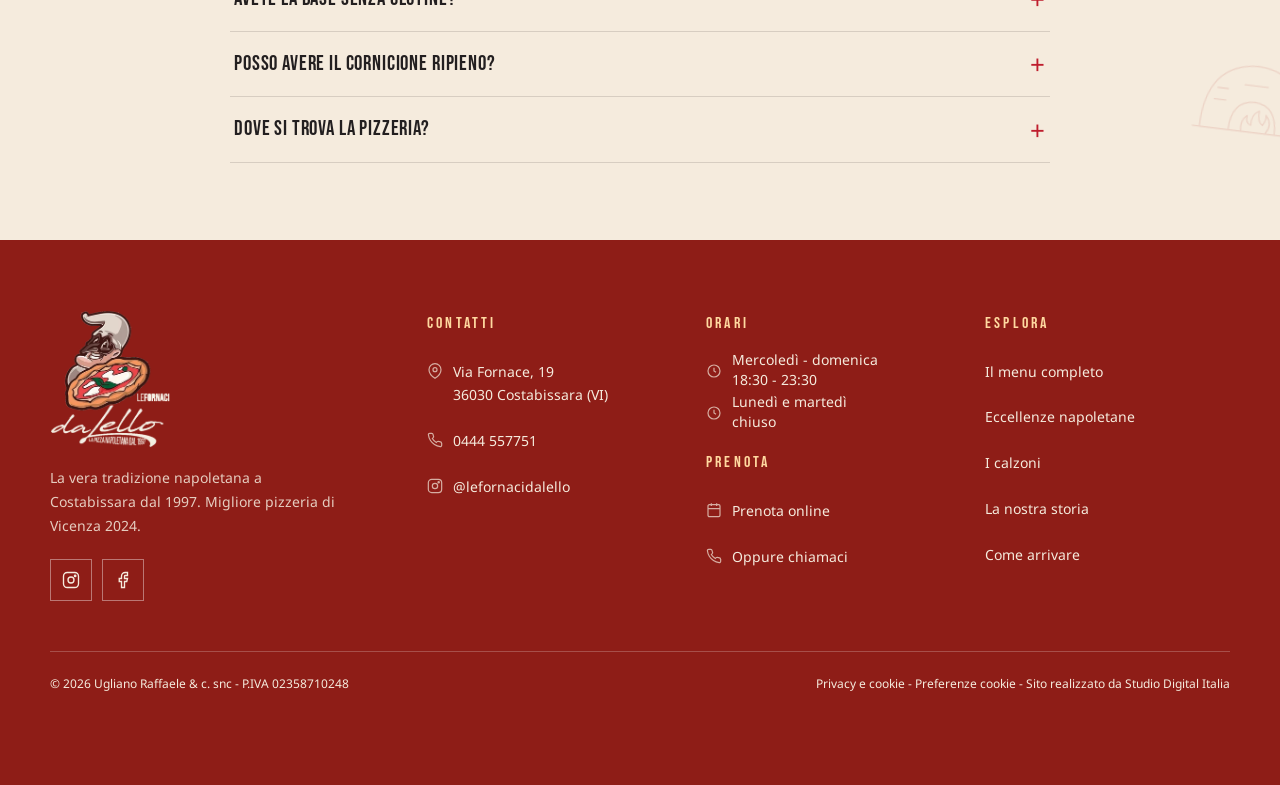
==== commit dc9a8533: "Grafica Napoli illustrata + nuove foto pizze (San Valentino, Diavola, Pulcinella, Nonno Rafele, Verd" ====
--- a/index.html
+++ b/index.html
@@ -1,12 +1,12 @@
 <!DOCTYPE html>
-<html lang="it">
+<html lang="it" data-tema="a">
 <head>
 <meta charset="utf-8">
 <meta name="viewport" content="width=device-width, initial-scale=1, viewport-fit=cover">
 <!-- Caricamento con il logo (04/11/2026): a ogni apertura di pagina, minimo 1,5 s (intanto si caricano le foto), massimo 3 s -->
 <script>document.documentElement.classList.add('sp-on')</script>
-<style>.sp{display:none}html.sp-on .sp{display:flex;position:fixed;inset:0;z-index:9999;flex-direction:column;align-items:center;justify-content:center;gap:26px;background:#F3EEE6;animation:spAuto .45s ease 3.3s forwards}html.sp-on .sp img{width:min(210px,50vw);height:auto;animation:spIn .7s cubic-bezier(.2,.8,.2,1) both}html.sp-on .sp i{position:relative;display:block;width:120px;height:3px;overflow:hidden;background:rgba(191,30,46,.15)}html.sp-on .sp i:after{content:"";position:absolute;inset:0;background:#BF1E2E;transform-origin:left;animation:spBar 1.5s ease-out both}html.sp-on .sp.out{opacity:0;visibility:hidden;transition:opacity .45s ease,visibility 0s .45s}@keyframes spIn{from{opacity:0;transform:scale(.92) translateY(8px)}to{opacity:1;transform:none}}@keyframes spBar{from{transform:scaleX(0)}to{transform:scaleX(1)}}@keyframes spAuto{to{opacity:0;visibility:hidden}}@media (prefers-reduced-motion:reduce){html.sp-on .sp img,html.sp-on .sp i:after{animation:none}}</style>
-<link rel="preload" href="assets/img/logo-lello-sm.webp" as="image" type="image/webp">
+<style>.sp{display:none}html.sp-on .sp{display:flex;position:fixed;inset:0;z-index:9999;flex-direction:column;align-items:center;justify-content:center;gap:26px;background:#F5EBDD;animation:spAuto .45s ease 3.3s forwards}html.sp-on .sp img{width:min(210px,50vw);height:auto;animation:spIn .7s cubic-bezier(.2,.8,.2,1) both}html.sp-on .sp i{position:relative;display:block;width:120px;height:3px;overflow:hidden;background:rgba(191,30,46,.15)}html.sp-on .sp i:after{content:"";position:absolute;inset:0;background:#BF1E2E;transform-origin:left;animation:spBar 1.5s ease-out both}html.sp-on .sp.out{opacity:0;visibility:hidden;transition:opacity .45s ease,visibility 0s .45s}@keyframes spIn{from{opacity:0;transform:scale(.92) translateY(8px)}to{opacity:1;transform:none}}@keyframes spBar{from{transform:scaleX(0)}to{transform:scaleX(1)}}@keyframes spAuto{to{opacity:0;visibility:hidden}}@media (prefers-reduced-motion:reduce){html.sp-on .sp img,html.sp-on .sp i:after{animation:none}}</style>
+<link rel="preload" href="assets/img/logo-lello-a-sm.webp" as="image" type="image/webp">
 <title>Pizzeria da Lello Le Fornaci | Pizza napoletana a Costabissara, Vicenza</title>
 <meta name="description" content="Pizzeria napoletana a Costabissara (Vicenza) dal 1997: Migliore pizzeria di Vicenza 2024. Pizze napoletane, eccellenze con prodotti D.O.P. campani, pizze sottili, calzoni e fritti. Aperti da mercoledì a domenica, 18:30-23:30. Prenota online.">
 <meta name="robots" content="index, follow, max-image-preview:large">
@@ -20,7 +20,7 @@
 <meta property="og:url" content="https://www.pizzeriadalello.it/">
 <meta property="og:image" content="https://www.pizzeriadalello.it/assets/img/sito/gallery-45.jpg">
 <meta name="twitter:card" content="summary_large_image">
-<meta name="theme-color" content="#231F20">
+<meta name="theme-color" content="#F5EBDD">
 <link rel="icon" href="favicon.ico" sizes="any">
 <link rel="icon" type="image/png" href="assets/img/icon-192.png">
 <link rel="apple-touch-icon" href="apple-touch-icon.png">
@@ -28,11 +28,12 @@
 <link rel="stylesheet" href="assets/fonts/google-fonts.css">
 <link rel="preload" href="assets/fonts/bebas-neue-latin-400-normal.woff2" as="font" type="font/woff2" crossorigin>
 <link rel="preload" href="assets/fonts/noto-sans-latin-400-normal.woff2" as="font" type="font/woff2" crossorigin>
-<link rel="stylesheet" href="assets/css/style.css">
+<link rel="stylesheet" href="assets/css/style.css?v=20261105">
+<link rel="stylesheet" href="assets/css/tema.css?v=20261108">
 <script type="application/ld+json">{"@context": "https://schema.org", "@graph": [{"@type": "Restaurant", "@id": "https://www.pizzeriadalello.it/#pizzeria", "name": "Pizzeria da Lello Le Fornaci", "alternateName": ["Le Fornaci da Lello", "Pizzeria da Lello Costabissara"], "description": "Pizzeria napoletana a Costabissara (Vicenza) dal 1997. Migliore pizzeria di Vicenza 2024 per la guida Mangiare e bere bene a Vicenza del Giornale di Vicenza.", "url": "https://www.pizzeriadalello.it/", "telephone": "+39 0444 557751", "priceRange": "€€", "currenciesAccepted": "EUR", "image": ["https://www.pizzeriadalello.it/assets/img/sito/gallery-45.jpg", "https://www.pizzeriadalello.it/assets/img/sito/gallery-32.jpg"], "logo": "https://www.pizzeriadalello.it/assets/img/logo-lello.png", "servesCuisine": ["Pizza napoletana", "Pizza", "Cucina napoletana", "Calzoni", "Fritti napoletani"], "address": {"@type": "PostalAddress", "streetAddress": "Via Fornace, 19", "addressLocality": "Costabissara", "postalCode": "36030", "addressRegion": "VI", "addressCountry": "IT"}, "hasMap": "https://goo.gl/maps/xHmBJgUzRxz33J5g7", "areaServed": ["Costabissara", "Vicenza", "Caldogno", "Monteviale", "Isola Vicentina", "Creazzo", "Gambugliano"], "openingHoursSpecification": [{"@type": "OpeningHoursSpecification", "dayOfWeek": ["Wednesday", "Thursday", "Friday", "Saturday", "Sunday"], "opens": "18:30", "closes": "23:30"}], "hasMenu": "https://www.pizzeriadalello.it/menu.html", "acceptsReservations": "https://www.octotable.com/book/restaurant/420578/welcome", "foundingDate": "1997", "founder": {"@type": "Person", "name": "Giovanni Ugliano"}, "award": ["Migliore pizzeria di Vicenza 2024 - Mangiare e bere bene a Vicenza, Il Giornale di Vicenza", "5° posto in Veneto 2024"], "sameAs": ["https://www.instagram.com/lefornacidalello/", "https://www.facebook.com/lefornacidalello"]}, {"@type": "WebSite", "@id": "https://www.pizzeriadalello.it/#sito", "url": "https://www.pizzeriadalello.it/", "name": "Pizzeria da Lello Le Fornaci", "inLanguage": "it-IT", "publisher": {"@id": "https://www.pizzeriadalello.it/#pizzeria"}}, {"@type": "FAQPage", "@id": "https://www.pizzeriadalello.it/#faq", "mainEntity": [{"@type": "Question", "name": "Quali sono gli orari della Pizzeria da Lello?", "acceptedAnswer": {"@type": "Answer", "text": "Siamo aperti da mercoledì a domenica, dalle 18:30 alle 23:30. Lunedì e martedì siamo chiusi."}}, {"@type": "Question", "name": "Come posso prenotare un tavolo?", "acceptedAnswer": {"@type": "Answer", "text": "Puoi prenotare online in pochi secondi dal pulsante Prenota oppure chiamarci allo 0444 557751. Per gruppi numerosi e feste ti consigliamo di telefonare."}}, {"@type": "Question", "name": "Che tipo di pizza fate?", "acceptedAnswer": {"@type": "Answer", "text": "La vera pizza napoletana: le classiche, le eccellenze firmate da Lello con prodotti D.O.P. campani, i calzoni al forno o fritti. Abbiamo anche trenta pizze sottili tradizionali e i fritti napoletani: montanare, cuoppo, crocchè e frittatine."}}, {"@type": "Question", "name": "Avete la base senza glutine?", "acceptedAnswer": {"@type": "Answer", "text": "Sì, la base senza glutine è disponibile su richiesta con un supplemento di 3,50 €. Per allergie e intolleranze chiedi al personale la tabella dei 14 allergeni."}}, {"@type": "Question", "name": "Posso avere il cornicione ripieno?", "acceptedAnswer": {"@type": "Answer", "text": "Sì, tutte le pizze Napoli si possono chiedere con il cornicione ripieno (+2,50 €) di ricotta fresca, provola affumicata, fior di latte, friarielli saltati, scarola saltata o cicoli."}}, {"@type": "Question", "name": "Dove si trova la pizzeria?", "acceptedAnswer": {"@type": "Answer", "text": "In Via Fornace 19 a Costabissara (VI), a pochi minuti da Vicenza, Caldogno, Monteviale, Isola Vicentina e Creazzo."}}]}]}</script>
 </head>
 <body data-page="home">
-<div class="sp" aria-hidden="true"><img src="assets/img/logo-lello-sm.webp" srcset="assets/img/logo-lello-sm.webp 254w, assets/img/logo-lello.webp 508w" sizes="210px" alt="" width="254" height="293"><i></i></div>
+<div class="sp" aria-hidden="true"><img src="assets/img/logo-lello-a-sm.webp" srcset="assets/img/logo-lello-a-sm.webp 254w, assets/img/logo-lello-a.webp 508w" sizes="210px" alt="" width="254" height="293"><i></i></div>
 <div id="site-header"></div>
 
 <main id="main">
@@ -40,7 +41,7 @@
   <section class="hero" aria-label="Scegli la tua pizza">
     <span class="hero-wm" aria-hidden="true"></span>
     <div class="hero-head">
-      <img class="hero-logo" src="assets/img/logo-lello-sm.webp" srcset="assets/img/logo-lello-sm.webp 254w, assets/img/logo-lello.webp 508w" sizes="(max-width:980px) 60px, 132px" alt="Logo della Pizzeria da Lello Le Fornaci" width="132" height="152" fetchpriority="high">
+      <img class="hero-logo" src="assets/img/logo-lello-a-sm.webp" srcset="assets/img/logo-lello-a-sm.webp 254w, assets/img/logo-lello-a.webp 508w" sizes="(max-width:980px) 72px, 132px" alt="Logo della Pizzeria da Lello Le Fornaci" width="132" height="152" fetchpriority="high">
       <span class="eyebrow">Pizzeria napoletana a Costabissara</span>
       <h1>Scegli la tua <em>pizza</em></h1>
       <span class="hint"><i></i>Scorri e tocca una pizza per scoprire cosa c'è sopra</span>
@@ -53,7 +54,7 @@
   <section class="sec center intro" id="storia">
     <div class="wrap">
       <div class="rv">
-        <img class="intro-logo" src="assets/img/logo-lello-sm.webp" srcset="assets/img/logo-lello-sm.webp 254w, assets/img/logo-lello.webp 508w" sizes="150px" alt="Logo della Pizzeria da Lello Le Fornaci" width="150" height="173" loading="lazy">
+        <img class="intro-logo" src="assets/img/logo-lello-a-sm.webp" srcset="assets/img/logo-lello-a-sm.webp 254w, assets/img/logo-lello-a.webp 508w" sizes="150px" alt="Logo della Pizzeria da Lello Le Fornaci" width="150" height="173" loading="lazy">
         <span class="eyebrow">Dal 1997 a Costabissara</span>
         <h2 class="h2">Una storia di famiglia,<br><em>impastata a mano</em></h2>
       </div>
@@ -151,10 +152,11 @@
 </main>
 
 <div id="site-footer"></div>
-<script src="assets/js/menu-data.js"></script>
-<script src="assets/js/pizza-wheel.js"></script>
-<script src="assets/js/main.js"></script>
-<script src="assets/js/consenso.js"></script>
-<script src="assets/js/instagram.js"></script>
+<script src="assets/js/menu-data.js?v=20261105"></script>
+<script src="assets/js/pizza-wheel.js?v=20261105"></script>
+<script src="assets/js/main.js?v=20261108"></script>
+<script src="assets/js/tema.js?v=20261108"></script>
+<script src="assets/js/consenso.js?v=20261105"></script>
+<script src="assets/js/instagram.js?v=20261105"></script>
 </body>
 </html>
--- a/assets/css/style.css
+++ b/assets/css/style.css
@@ -880,3 +880,6 @@
   .ftr-bot{align-items:center;text-align:center;margin-top:26px}
 }
 @media (max-width:359px){ .ftr-grid{grid-template-columns:1fr} }
+
+/* 05/11/2026: nella home la ricerca pizza/ingrediente non c'e' (resta solo nella pagina menu) */
+body[data-page="home"] .wh-search{display:none}
--- a/assets/css/tema.css
+++ b/assets/css/tema.css
@@ -0,0 +1,144 @@
+/* Pizzeria da Lello - grafica "Napoli illustrata" (scelta dal cliente, 08/11/2026)
+   Si carica dopo style.css e vale per le pagine con <html data-tema="a">.
+   Struttura, testi e animazioni restano quelli di style.css: qui cambiano solo colori (crema, rosso pomodoro,
+   verde basilico), logo originale ricolorato (assets/img/logo-lello-a...), illustrazioni a linea (assets/bg)
+   e immagini di sfondo (assets/img/sfondi). Mai fondi neri. */
+
+/* ==================== COLORI ==================== */
+html[data-tema="a"]{
+  --nero:#F5EBDD; --nero-2:#FBF4EA; --nero-3:#EADCC8;
+  --crema:#3C3633; --crema-2:#2A211D; --grigio:#5E5650;
+  --rosso:#B3261E; --rosso-2:#B3261E; --rosso-h:#931E17;
+  --basilico:#2F6B2C; --oro:#D9A33A; --scuro:#6B1C16;
+  --line:rgba(42,33,29,.16);
+  --acc:#2F6B2C;            /* eyebrow */
+  --fondo-alt:#FBF4EA;      /* sezioni alterne */
+  --deco1:#B3261E; --deco2:#2F6B2C;
+  --hdr-bg:rgba(245,235,221,.96); --ink:#2A211D;
+  --ftr-bg:#8E1D17; --ftr-tx:#F5EBDD; --ftr-h:#FFD9A0;
+  --wm:transparent;
+}
+html[data-tema] body{background:var(--nero);color:var(--crema)}
+html[data-tema] :focus-visible{outline-color:var(--oro)}
+html[data-tema] .eyebrow,html[data-tema] .pz small{color:var(--acc)}
+html[data-tema] .h2 em,html[data-tema] h1 em{color:var(--rosso-2)}
+html[data-tema] .btn-red{background:var(--rosso);color:#fff}
+html[data-tema] .btn-red:hover{background:var(--rosso-h)}
+html[data-tema] .btn-cream{background:var(--scuro);color:#fff}
+html[data-tema] .btn-cream:hover,html[data-tema] .ck-b:hover{background:var(--rosso-h)}
+html[data-tema] .ck-b{background:var(--scuro);border-color:var(--scuro)}
+html[data-tema] .wh-price{color:var(--rosso)}
+html[data-tema] .hero-head .hint i{background:var(--rosso)}
+
+/* sfondi delle sezioni: crema, alterne leggermente piu' chiare */
+html[data-tema] #instagram,html[data-tema] #dove{background:var(--fondo-alt)}
+
+/* fascia Prenota: rosso pomodoro */
+html[data-tema] #prenota{--crema:#fff;--crema-2:#fff;--grigio:#fff;--line:rgba(255,255,255,.5);color:#fff}
+html[data-tema] #prenota{background:var(--rosso)}
+html[data-tema] #prenota .eyebrow{color:#fff}
+html[data-tema] #prenota .h2 em{color:#FFE3B0}
+html[data-tema] #prenota .btn-red{background:#fff;color:var(--rosso)}
+html[data-tema] #prenota .btn-red:hover{background:var(--ftr-bg);color:#fff}
+html[data-tema] #instagram .ig-band{background:var(--rosso)}
+
+/* le vecchie filigrane col logo lasciano il posto alle illustrazioni */
+html[data-tema] .wm::before,html[data-tema] .hero-wm{display:none}
+
+/* ==================== HEADER, MENU MOBILE, FOOTER, BARRA (chiari o colorati, mai neri) ==================== */
+html[data-tema] .hdr{--crema:var(--ink);--crema-2:var(--ink);--grigio:#5E5650;--line:rgba(42,33,29,.18);background:var(--hdr-bg);color:var(--ink);border-bottom:1px solid var(--line)}
+html[data-tema] .nav{color:var(--ink)}
+html[data-tema] .nav a{opacity:.85}
+html[data-tema] .nav a:hover,html[data-tema] .nav a[aria-current]{opacity:1;border-color:var(--rosso)}
+html[data-tema] .burger span{background:var(--ink)}
+html[data-tema] .hdr .ico-btn{color:var(--ink);border-color:var(--line)}
+html[data-tema] .hdr .ico-btn:hover,html[data-tema] .hdr .ico-btn.ig:hover{color:var(--rosso);border-color:var(--rosso)}
+@media (max-width:980px){
+  html[data-tema] .hdr{background:var(--hdr-bg)}
+  html[data-tema] .nav{background:var(--nero);border-bottom:1px solid var(--line)}
+  html[data-tema] .nav a{border-bottom-color:var(--line)}
+}
+/* logo in header: logo originale piccolo (ricolorato) + scritta "Le Fornaci da Lello" nel colore del tema */
+.hdr-lock,.hdr-mini{display:none}
+html[data-tema] .hdr-logo{gap:10px}
+html[data-tema] .hdr-lock{display:block;height:44px;aspect-ratio:390/100;background:var(--ink);-webkit-mask:url(../img/logo-lefornaci-dalello.png) left center/contain no-repeat;mask:url(../img/logo-lefornaci-dalello.png) left center/contain no-repeat}
+html[data-tema] .hdr-mini{display:block;height:58px;width:auto;flex:0 0 auto}
+@media (max-width:980px){
+  html[data-tema] .hdr-lock{height:32px}
+  html[data-tema] .hdr-mini{height:46px}
+  html[data-tema] .hdr-logo{gap:7px}
+}
+@media (max-width:374px){ html[data-tema] .hdr-lock{height:28px} html[data-tema] .hdr-mini{height:42px} }
+
+html[data-tema] .ftr{--crema:var(--ftr-tx);--crema-2:#fff;--grigio:var(--ftr-tx);--line:rgba(255,255,255,.28);background:var(--ftr-bg);color:var(--ftr-tx);border-top:0}
+html[data-tema] .ftr h5{color:var(--ftr-h)}
+html[data-tema] .ftr a{opacity:1}
+html[data-tema] .ftr a:hover{color:var(--ftr-h)}
+html[data-tema] .ftr-bot{border-top-color:rgba(255,255,255,.22)}
+html[data-tema] .ftr .ico-btn{color:var(--ftr-tx);border-color:rgba(255,255,255,.4)}
+@media (max-width:980px){
+  html[data-tema] .ftr-grid > div:first-child{border-bottom-color:rgba(255,255,255,.22)}
+  html[data-tema] .ftr-grid > div:last-child{border-top-color:rgba(255,255,255,.22)}
+  html[data-tema] .mbar{--crema:var(--ink);--line:rgba(42,33,29,.16);background:var(--hdr-bg)!important;border-top:1px solid var(--line);color:var(--ink)}
+  html[data-tema] .mbar a{color:var(--ink)}
+  html[data-tema] .mbar .go{background:var(--rosso);color:#fff}
+}
+
+/* ==================== LOGO ORIGINALE (ricolorato) IN HERO + CARICAMENTO ==================== */
+/* entrata del logo nella hero quando sparisce il caricamento: sale e oscilla */
+html[data-tema="a"] .hero-logo{animation:logoA 1s cubic-bezier(.2,.8,.2,1) .15s both}
+html.sp-on[data-tema] .hero-logo{animation:none;opacity:0}
+@keyframes logoA{0%{opacity:0;transform:translateY(26px) rotate(3deg)}60%{opacity:1;transform:translateY(-4px) rotate(-8deg)}100%{opacity:1;transform:rotate(-5deg)}}
+@media (max-width:980px){
+  html[data-tema] .hero-logo{width:72px}
+  @keyframes logoA{0%{opacity:0;transform:translateY(16px)}100%{opacity:1;transform:none}}
+}
+@media (max-width:374px){ html[data-tema] .hero-logo{width:64px} }
+
+/* caricamento: logo ricolorato (src nelle pagine), barra rossa */
+html[data-tema].sp-on .sp{background:#F5EBDD}
+html[data-tema].sp-on .sp i{background:rgba(42,33,29,.12)}
+html[data-tema].sp-on .sp i::after{background:var(--rosso)}
+
+/* ==================== ILLUSTRAZIONI DI SFONDO ==================== */
+.has-deco{position:relative;isolation:isolate}
+/* contenitore */
+.deco-box{position:absolute;inset:0;z-index:-1;overflow:hidden;pointer-events:none;display:none}
+html[data-tema] .deco-box{display:block}
+.deco{position:absolute;width:clamp(120px,13vw,200px);aspect-ratio:1;background:var(--deco1);opacity:.12;
+  -webkit-mask-size:contain;mask-size:contain;-webkit-mask-repeat:no-repeat;mask-repeat:no-repeat;-webkit-mask-position:center;mask-position:center;
+  transform:translate3d(0,var(--py,0px),0) rotate(var(--r,0deg));will-change:transform}
+.deco-c2{background:var(--deco2)}
+.deco.deco-l{left:max(-30px,calc(50% - 760px));--r:-8deg}
+.deco.deco-r{right:max(-30px,calc(50% - 760px));--r:7deg}
+.hero .deco{width:clamp(140px,16vw,240px);opacity:.1}
+html[data-tema] #prenota .deco,html[data-tema] body[data-page="menu"] main > section.sec:last-of-type .deco{background:#fff;opacity:.13}
+/* tra 981 e 1280px i margini sono stretti: illustrazioni piu' piccole e fuori dal testo */
+@media (max-width:1280px){ .deco{width:clamp(100px,10vw,140px)} .deco.deco-l{left:-40px} .deco.deco-r{right:-40px} }
+/* telefono: una sola illustrazione per sezione, piccola e nell'angolo, mai sotto il testo */
+@media (max-width:980px){
+  .deco{width:96px;opacity:.09}
+  .deco.deco-l{left:-34px}.deco.deco-r{right:-34px}
+  .deco-box .deco:nth-child(n+2){display:none}
+  .hero .deco{width:110px}
+}
+@media print{ .deco-box{display:none!important} }
+@media (prefers-reduced-motion:reduce){ .deco{transform:rotate(var(--r,0deg));will-change:auto} html[data-tema] .hero-logo{animation:none} }
+
+
+/* ==================== IMMAGINI DI SFONDO ====================
+   Acquerello del golfo di Napoli nella hero; forno a legna nella fascia Prenota, coperto dal rosso (testo bianco leggibile).
+   Immagini leggere in assets/img/sfondi (versione -m per telefono). */
+html[data-tema="a"] .hero{background:linear-gradient(180deg,rgba(245,235,221,.55) 0%,rgba(245,235,221,.25) 45%,rgba(245,235,221,.5) 100%),url(../img/sfondi/acquerello.webp) center 65%/cover no-repeat,var(--nero)}
+html[data-tema] #prenota,html[data-tema] body[data-page="menu"] main > section.sec:last-of-type{background:linear-gradient(var(--sopra),var(--sopra)),url(../img/sfondi/forno.webp) center 60%/cover no-repeat,var(--rosso)}
+html[data-tema="a"]{--sopra:rgba(179,38,30,.86)}
+html[data-tema] body[data-page="menu"] main > section.sec:last-of-type{--crema:#fff;--crema-2:#fff;--grigio:#fff;--line:rgba(255,255,255,.5);color:#fff}
+html[data-tema] body[data-page="menu"] main > section.sec:last-of-type .h2 em{color:#FFE3B0}
+html[data-tema] body[data-page="menu"] main > section.sec:last-of-type .btn-red{background:#fff;color:var(--rosso)}
+/* nella hero l'immagine fa gia' da decorazione: niente disegni sopra */
+html[data-tema] .hero > .deco-box{display:none}
+html[data-tema] .hero:before{opacity:.5}
+@media (max-width:980px){
+  html[data-tema="a"] .hero{background-image:linear-gradient(180deg,rgba(245,235,221,.6) 0%,rgba(245,235,221,.35) 45%,rgba(245,235,221,.6) 100%),url(../img/sfondi/acquerello-m.webp);background-position:center,62% 70%}
+  html[data-tema] #prenota,html[data-tema] body[data-page="menu"] main > section.sec:last-of-type{background-image:linear-gradient(var(--sopra),var(--sopra)),url(../img/sfondi/forno-m.webp)}
+}
